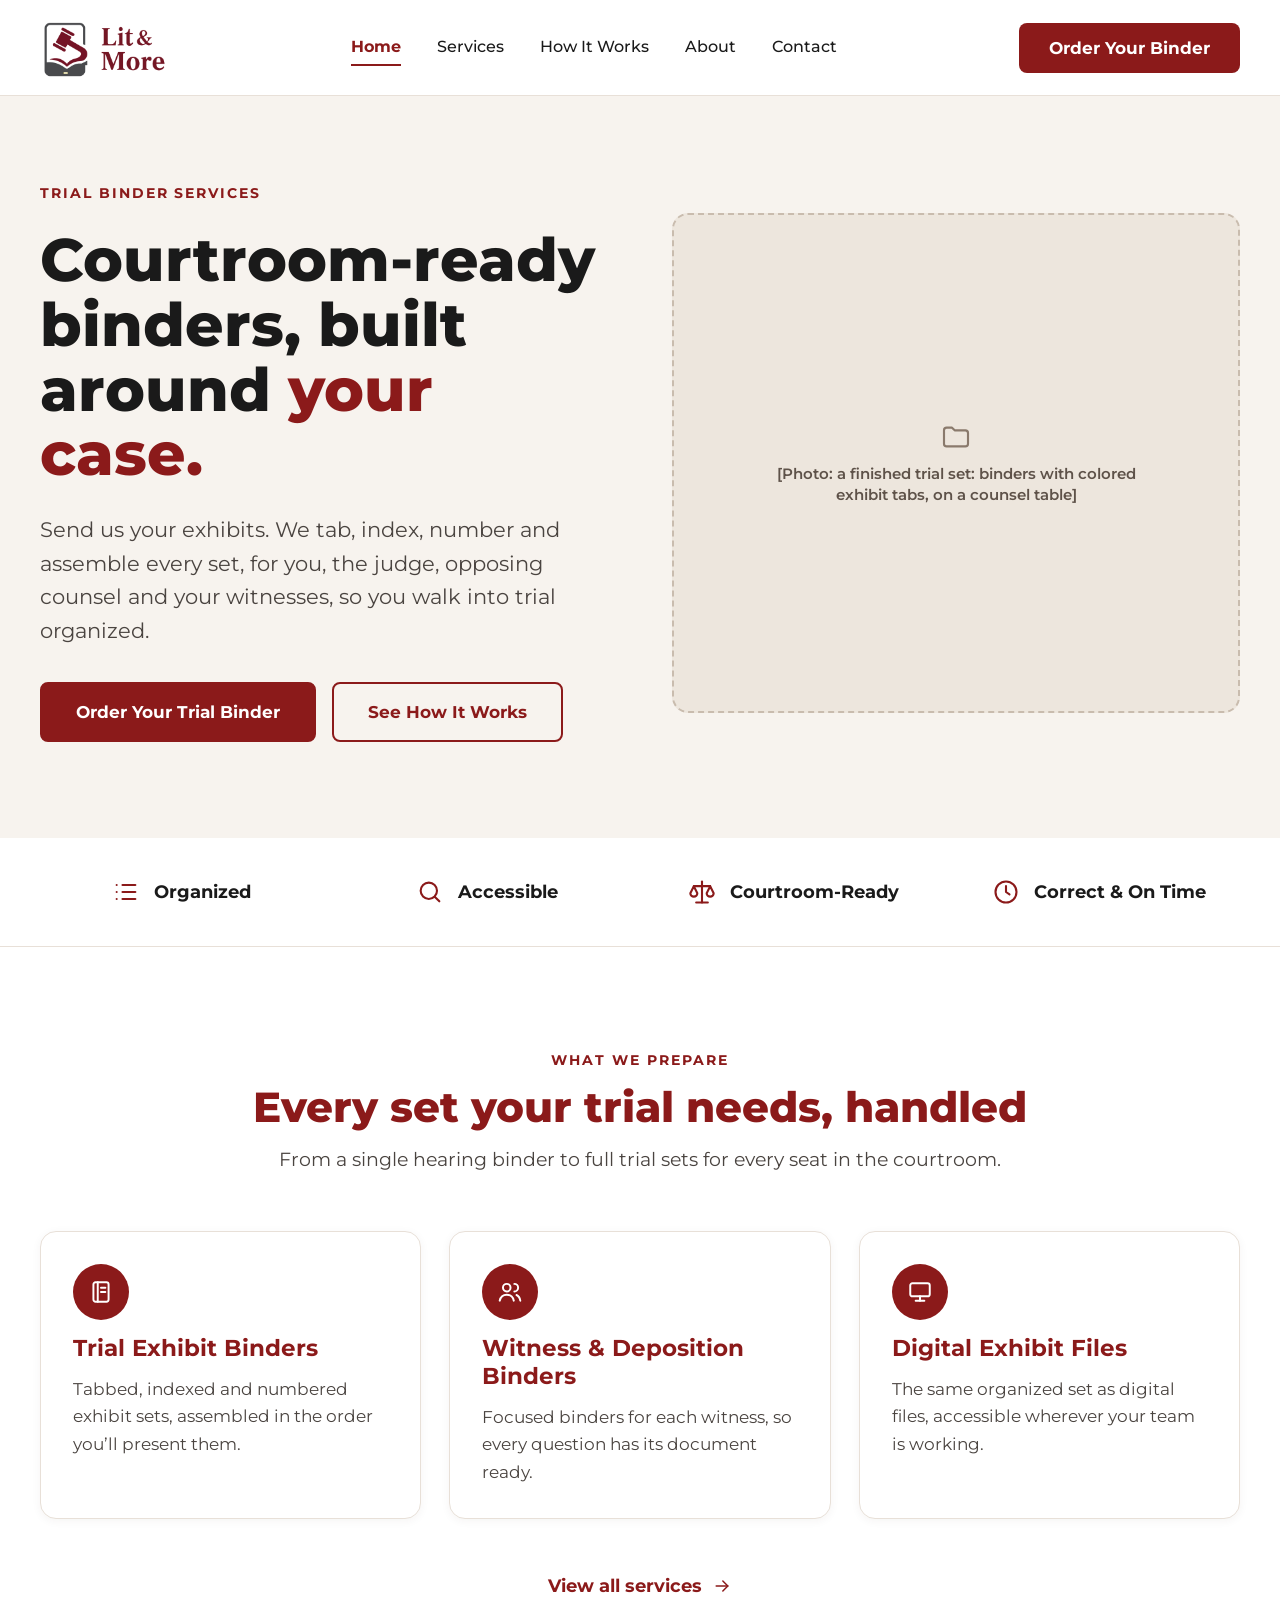
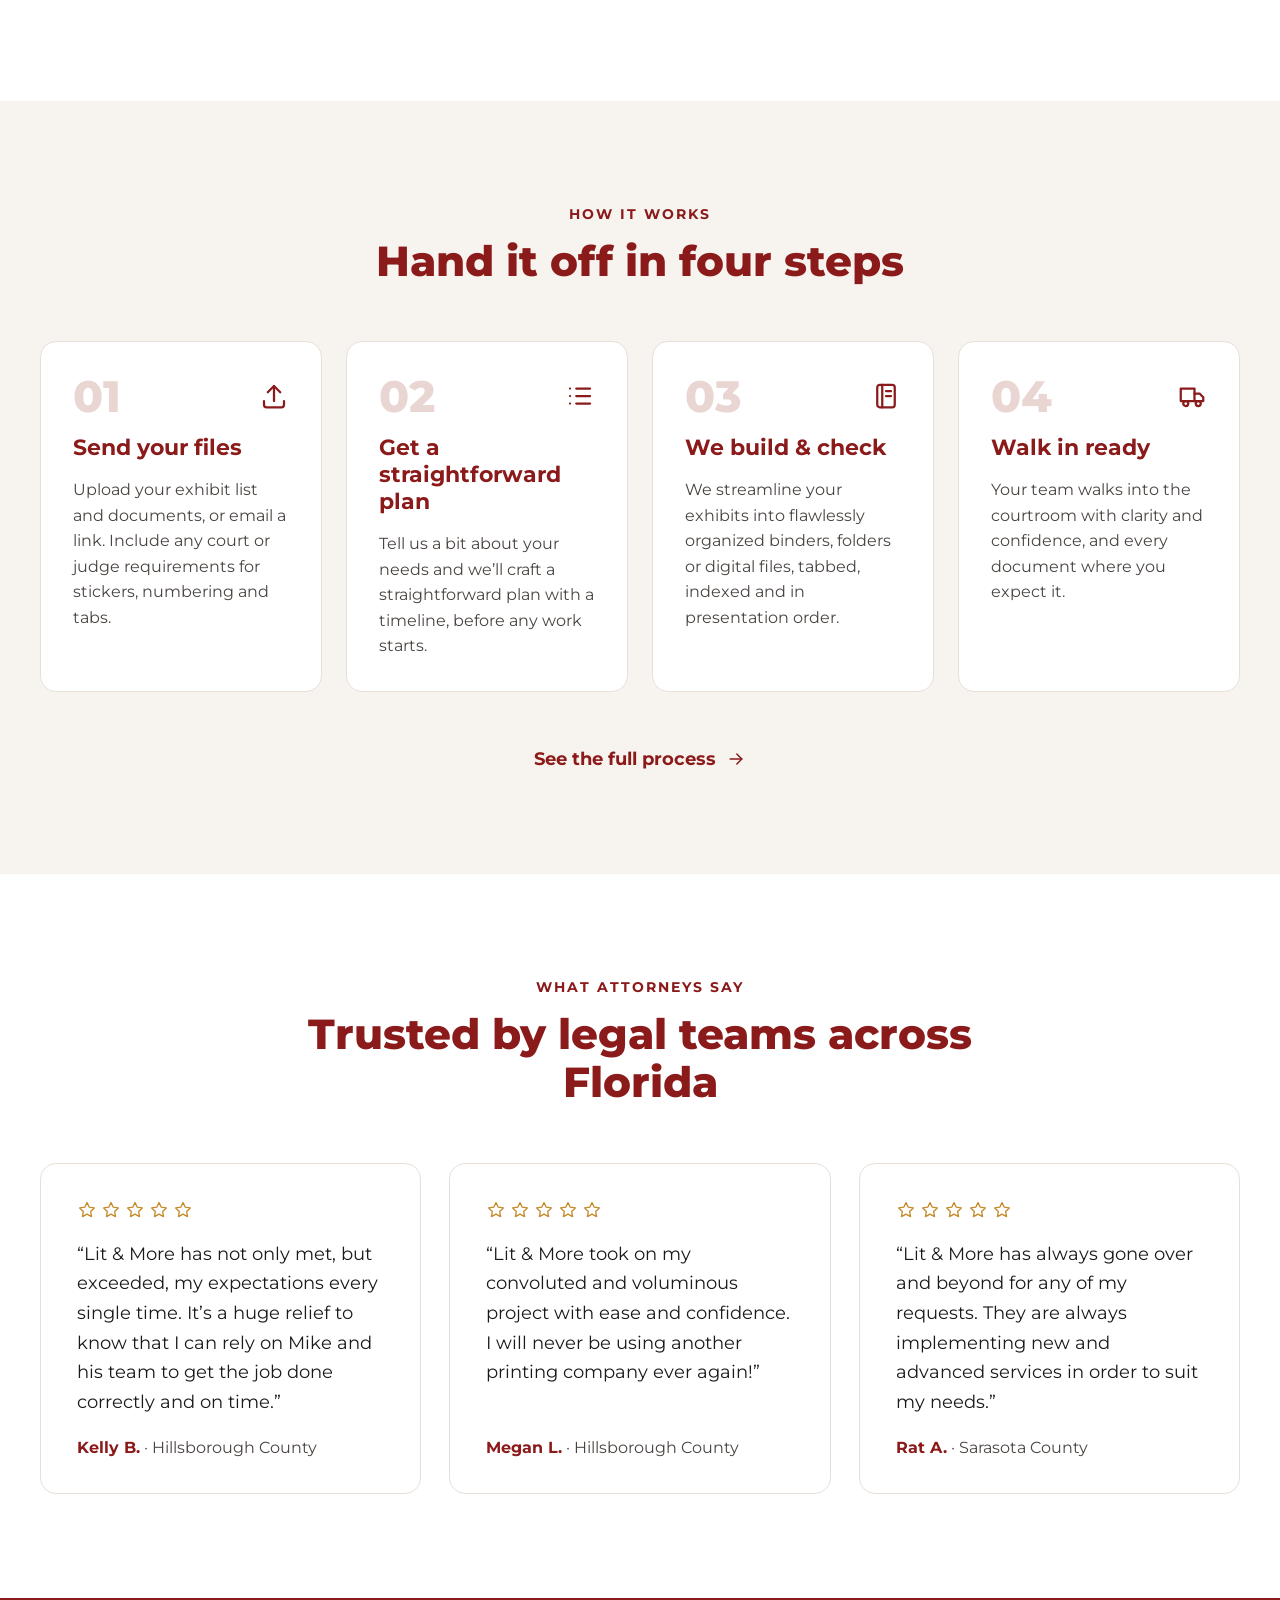
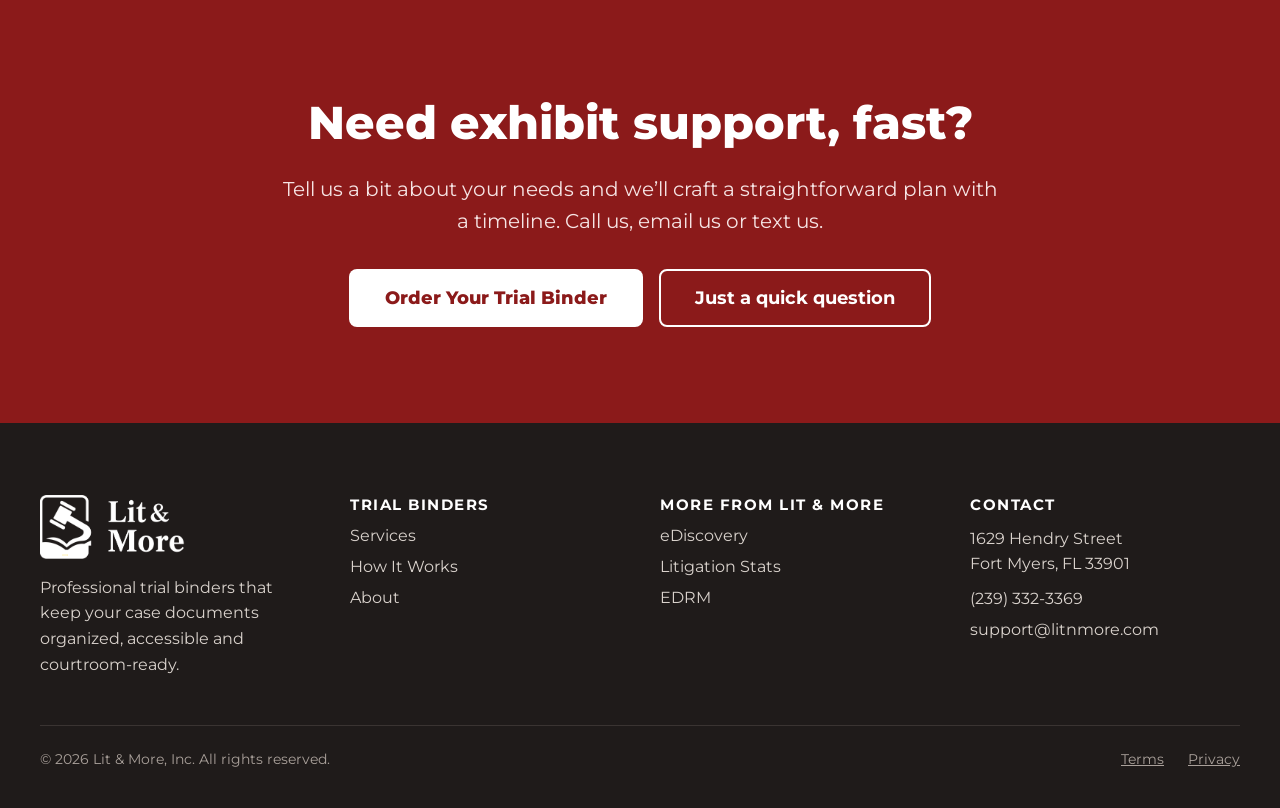
==== site/index.html @ cfc9cb1c "Trial Binder website: shared header/footer, logos and favicon Co-Authored-By: Claude Opus 5.5 (1M co" ====
<!doctype html>
<html lang="en">
<head>
<meta charset="utf-8">
<meta name="viewport" content="width=device-width, initial-scale=1">
<title>Home | Trial Binders | Lit &amp; More</title>
<link rel="preconnect" href="https://fonts.googleapis.com">
<link href="https://fonts.googleapis.com/css2?family=Montserrat:wght@400;500;600;700;800&amp;family=Libre+Baskerville:wght@700&amp;display=swap" rel="stylesheet">
<link rel="icon" type="image/png" href="images/favicon.png">
<link rel="apple-touch-icon" href="images/favicon.png">
<link rel="stylesheet" href="css/styles.css">
<script src="js/layout.js" defer></script>
</head>
<body>
<div class="page" style="width: 100%; min-height: 100vh; display: flex; flex-direction: column; background: #FFFFFF; font-family: Montserrat, sans-serif; color: #1A1A1A">
<div id="site-header"></div>
<section style="background: #F7F3EE; padding: 88px 40px 96px; display: grid; grid-template-columns: repeat(2, minmax(0, 1fr)); gap: 64px; align-items: center"><div style="display: flex; flex-direction: column; gap: 26px"><div style="font-size: 14px; font-weight: 700; letter-spacing: 0.14em; text-transform: uppercase; color: #8B1A1A">Trial Binder Services</div><h1 style="margin: 0; font-size: 60px; line-height: 1.08; font-weight: 800; color: #1A1A1A">Courtroom-ready binders, built around <span style="color: #8B1A1A">your case.</span></h1><p style="margin: 0; font-size: 21px; line-height: 1.6; color: #4A4440">Send us your exhibits. We tab, index, number and assemble every set, for you, the judge, opposing counsel and your witnesses, so you walk into trial organized.</p><div style="display: flex; gap: 16px; margin-top: 8px"><a href="contact.html" style="text-decoration: none; font-weight: 700; font-size: 17px; padding: 18px 34px; border-radius: 8px; background: #8B1A1A; color: #FFFFFF; border: 2px solid #8B1A1A">Order Your Trial Binder</a><a href="how-it-works.html" style="text-decoration: none; font-weight: 700; font-size: 17px; padding: 18px 34px; border-radius: 8px; background: transparent; color: #8B1A1A; border: 2px solid #8B1A1A">See How It Works</a></div></div><div style="height: 500px"><div style="width: 100%; height: 100%; box-sizing: border-box; border-radius: 16px; background: #EDE6DD; border: 2px dashed #C9BCAE; display: flex; flex-direction: column; align-items: center; justify-content: center; gap: 10px; padding: 24px; text-align: center"><svg width="32" height="32" viewBox="0 0 24 24" fill="none" stroke="#8A7A6C" stroke-width="1.6" stroke-linecap="round" stroke-linejoin="round" aria-hidden="true"><path d="M3 7a2 2 0 0 1 2-2h4l2 2h8a2 2 0 0 1 2 2v8a2 2 0 0 1-2 2H5a2 2 0 0 1-2-2z"></path></svg><div style="font-size: 15px; font-weight: 600; color: #5E5249; max-width: 360px; line-height: 1.4">[Photo: a finished trial set: binders with colored exhibit tabs, on a counsel table]</div></div></div></section><section style="background: #FFFFFF; padding: 40px 40px; border-bottom: 1px solid #E8E0D8"><div style="display: grid; grid-template-columns: repeat(4, minmax(0, 1fr)); gap: 24px"><div style="display: flex; align-items: center; justify-content: center; gap: 14px"><svg width="28" height="28" viewBox="0 0 24 24" fill="none" stroke="#8B1A1A" stroke-width="1.8" stroke-linecap="round" stroke-linejoin="round" aria-hidden="true"><path d="M9 6h11"></path><path d="M9 12h11"></path><path d="M9 18h11"></path><path d="M4 6h.01"></path><path d="M4 12h.01"></path><path d="M4 18h.01"></path></svg><span style="font-size: 18px; font-weight: 700; color: #1A1A1A">Organized</span></div><div style="display: flex; align-items: center; justify-content: center; gap: 14px"><svg width="28" height="28" viewBox="0 0 24 24" fill="none" stroke="#8B1A1A" stroke-width="1.8" stroke-linecap="round" stroke-linejoin="round" aria-hidden="true"><circle cx="11" cy="11" r="7"></circle><path d="M20 20l-4-4"></path></svg><span style="font-size: 18px; font-weight: 700; color: #1A1A1A">Accessible</span></div><div style="display: flex; align-items: center; justify-content: center; gap: 14px"><svg width="28" height="28" viewBox="0 0 24 24" fill="none" stroke="#8B1A1A" stroke-width="1.8" stroke-linecap="round" stroke-linejoin="round" aria-hidden="true"><path d="M12 3v18"></path><path d="M7 21h10"></path><path d="M5 7h14"></path><path d="M5 7l-3 6a3 3 0 0 0 6 0z"></path><path d="M19 7l-3 6a3 3 0 0 0 6 0z"></path></svg><span style="font-size: 18px; font-weight: 700; color: #1A1A1A">Courtroom-Ready</span></div><div style="display: flex; align-items: center; justify-content: center; gap: 14px"><svg width="28" height="28" viewBox="0 0 24 24" fill="none" stroke="#8B1A1A" stroke-width="1.8" stroke-linecap="round" stroke-linejoin="round" aria-hidden="true"><circle cx="12" cy="12" r="9"></circle><path d="M12 7v5l3 2"></path></svg><span style="font-size: 18px; font-weight: 700; color: #1A1A1A">Correct &amp; On Time</span></div></div></section><section style="padding: 104px 40px; display: flex; flex-direction: column; align-items: center; gap: 56px"><div style="display: flex; flex-direction: column; align-items: center; gap: 14px; text-align: center; max-width: 820px"><div style="font-size: 14px; font-weight: 700; letter-spacing: 0.14em; text-transform: uppercase; color: #8B1A1A">What we prepare</div><h2 style="margin: 0; font-size: 42px; line-height: 1.15; font-weight: 800; color: #8B1A1A">Every set your trial needs, handled</h2><p style="margin: 0; font-size: 19px; line-height: 1.6; color: #4A4440">From a single hearing binder to full trial sets for every seat in the courtroom.</p></div><div style="display: grid; grid-template-columns: repeat(3, minmax(0, 1fr)); gap: 28px; width: 100%"><div style="background: #FFFFFF; border: 1px solid #E8E0D8; border-radius: 16px; padding: 32px; display: flex; flex-direction: column; gap: 14px; box-shadow: 0 2px 10px rgba(60,30,20,0.05)"><div style="width: 56px; height: 56px; border-radius: 50%; background: #8B1A1A; display: flex; align-items: center; justify-content: center"><svg width="26" height="26" viewBox="0 0 24 24" fill="none" stroke="#FFFFFF" stroke-width="1.8" stroke-linecap="round" stroke-linejoin="round" aria-hidden="true"><rect x="5" y="3" width="14" height="18" rx="2"></rect><path d="M9 3v18"></path><path d="M12 8h4"></path><path d="M12 12h4"></path></svg></div><h3 style="margin: 0; font-size: 23px; font-weight: 700; color: #8B1A1A">Trial Exhibit Binders</h3><p style="margin: 0; font-size: 17px; line-height: 1.6; color: #4A4440">Tabbed, indexed and numbered exhibit sets, assembled in the order you’ll present them.</p></div><div style="background: #FFFFFF; border: 1px solid #E8E0D8; border-radius: 16px; padding: 32px; display: flex; flex-direction: column; gap: 14px; box-shadow: 0 2px 10px rgba(60,30,20,0.05)"><div style="width: 56px; height: 56px; border-radius: 50%; background: #8B1A1A; display: flex; align-items: center; justify-content: center"><svg width="26" height="26" viewBox="0 0 24 24" fill="none" stroke="#FFFFFF" stroke-width="1.8" stroke-linecap="round" stroke-linejoin="round" aria-hidden="true"><circle cx="9" cy="8" r="3.5"></circle><path d="M2.5 20c.8-3.5 3.4-5.5 6.5-5.5s5.7 2 6.5 5.5"></path><path d="M16 4.5a3.5 3.5 0 0 1 0 7"></path><path d="M18 14.8c1.8.7 3 2.5 3.5 5.2"></path></svg></div><h3 style="margin: 0; font-size: 23px; font-weight: 700; color: #8B1A1A">Witness &amp; Deposition Binders</h3><p style="margin: 0; font-size: 17px; line-height: 1.6; color: #4A4440">Focused binders for each witness, so every question has its document ready.</p></div><div style="background: #FFFFFF; border: 1px solid #E8E0D8; border-radius: 16px; padding: 32px; display: flex; flex-direction: column; gap: 14px; box-shadow: 0 2px 10px rgba(60,30,20,0.05)"><div style="width: 56px; height: 56px; border-radius: 50%; background: #8B1A1A; display: flex; align-items: center; justify-content: center"><svg width="26" height="26" viewBox="0 0 24 24" fill="none" stroke="#FFFFFF" stroke-width="1.8" stroke-linecap="round" stroke-linejoin="round" aria-hidden="true"><rect x="3" y="4" width="18" height="12" rx="2"></rect><path d="M8 20h8"></path><path d="M12 16v4"></path></svg></div><h3 style="margin: 0; font-size: 23px; font-weight: 700; color: #8B1A1A">Digital Exhibit Files</h3><p style="margin: 0; font-size: 17px; line-height: 1.6; color: #4A4440">The same organized set as digital files, accessible wherever your team is working.</p></div></div><a href="services.html" style="display: flex; align-items: center; gap: 10px; font-size: 18px; font-weight: 700; color: #8B1A1A; text-decoration: none">View all services <svg width="20" height="20" viewBox="0 0 24 24" fill="none" stroke="#8B1A1A" stroke-width="1.8" stroke-linecap="round" stroke-linejoin="round" aria-hidden="true"><path d="M5 12h14"></path><path d="M13 6l6 6-6 6"></path></svg></a></section><section style="background: #F7F3EE; padding: 104px 40px; display: flex; flex-direction: column; align-items: center; gap: 56px"><div style="display: flex; flex-direction: column; align-items: center; gap: 14px; text-align: center; max-width: 820px"><div style="font-size: 14px; font-weight: 700; letter-spacing: 0.14em; text-transform: uppercase; color: #8B1A1A">How it works</div><h2 style="margin: 0; font-size: 42px; line-height: 1.15; font-weight: 800; color: #8B1A1A">Hand it off in four steps</h2></div><div style="display: grid; grid-template-columns: repeat(4, minmax(0, 1fr)); gap: 24px; width: 100%"><div style="display: flex; flex-direction: column; gap: 16px; padding: 32px; background: #FFFFFF; border: 1px solid #E8E0D8; border-radius: 16px"><div style="display: flex; align-items: center; justify-content: space-between"><div style="font-size: 44px; font-weight: 800; color: #E9D6D2; line-height: 1">01</div><svg width="30" height="30" viewBox="0 0 24 24" fill="none" stroke="#8B1A1A" stroke-width="1.8" stroke-linecap="round" stroke-linejoin="round" aria-hidden="true"><path d="M12 16V4"></path><path d="M7 9l5-5 5 5"></path><path d="M4 16v3a2 2 0 0 0 2 2h12a2 2 0 0 0 2-2v-3"></path></svg></div><h3 style="margin: 0; font-size: 22px; font-weight: 700; color: #8B1A1A">Send your files</h3><p style="margin: 0; font-size: 16px; line-height: 1.6; color: #4A4440">Upload your exhibit list and documents, or email a link. Include any court or judge requirements for stickers, numbering and tabs.</p></div><div style="display: flex; flex-direction: column; gap: 16px; padding: 32px; background: #FFFFFF; border: 1px solid #E8E0D8; border-radius: 16px"><div style="display: flex; align-items: center; justify-content: space-between"><div style="font-size: 44px; font-weight: 800; color: #E9D6D2; line-height: 1">02</div><svg width="30" height="30" viewBox="0 0 24 24" fill="none" stroke="#8B1A1A" stroke-width="1.8" stroke-linecap="round" stroke-linejoin="round" aria-hidden="true"><path d="M9 6h11"></path><path d="M9 12h11"></path><path d="M9 18h11"></path><path d="M4 6h.01"></path><path d="M4 12h.01"></path><path d="M4 18h.01"></path></svg></div><h3 style="margin: 0; font-size: 22px; font-weight: 700; color: #8B1A1A">Get a straightforward plan</h3><p style="margin: 0; font-size: 16px; line-height: 1.6; color: #4A4440">Tell us a bit about your needs and we’ll craft a straightforward plan with a timeline, before any work starts.</p></div><div style="display: flex; flex-direction: column; gap: 16px; padding: 32px; background: #FFFFFF; border: 1px solid #E8E0D8; border-radius: 16px"><div style="display: flex; align-items: center; justify-content: space-between"><div style="font-size: 44px; font-weight: 800; color: #E9D6D2; line-height: 1">03</div><svg width="30" height="30" viewBox="0 0 24 24" fill="none" stroke="#8B1A1A" stroke-width="1.8" stroke-linecap="round" stroke-linejoin="round" aria-hidden="true"><rect x="5" y="3" width="14" height="18" rx="2"></rect><path d="M9 3v18"></path><path d="M12 8h4"></path><path d="M12 12h4"></path></svg></div><h3 style="margin: 0; font-size: 22px; font-weight: 700; color: #8B1A1A">We build &amp; check</h3><p style="margin: 0; font-size: 16px; line-height: 1.6; color: #4A4440">We streamline your exhibits into flawlessly organized binders, folders or digital files, tabbed, indexed and in presentation order.</p></div><div style="display: flex; flex-direction: column; gap: 16px; padding: 32px; background: #FFFFFF; border: 1px solid #E8E0D8; border-radius: 16px"><div style="display: flex; align-items: center; justify-content: space-between"><div style="font-size: 44px; font-weight: 800; color: #E9D6D2; line-height: 1">04</div><svg width="30" height="30" viewBox="0 0 24 24" fill="none" stroke="#8B1A1A" stroke-width="1.8" stroke-linecap="round" stroke-linejoin="round" aria-hidden="true"><path d="M3 6h11v10H3z"></path><path d="M14 10h4l3 3v3h-7"></path><circle cx="7" cy="18" r="2"></circle><circle cx="17" cy="18" r="2"></circle></svg></div><h3 style="margin: 0; font-size: 22px; font-weight: 700; color: #8B1A1A">Walk in ready</h3><p style="margin: 0; font-size: 16px; line-height: 1.6; color: #4A4440">Your team walks into the courtroom with clarity and confidence, and every document where you expect it.</p></div></div><a href="how-it-works.html" style="display: flex; align-items: center; gap: 10px; font-size: 18px; font-weight: 700; color: #8B1A1A; text-decoration: none">See the full process <svg width="20" height="20" viewBox="0 0 24 24" fill="none" stroke="#8B1A1A" stroke-width="1.8" stroke-linecap="round" stroke-linejoin="round" aria-hidden="true"><path d="M5 12h14"></path><path d="M13 6l6 6-6 6"></path></svg></a></section><section style="background: #FFFFFF; padding: 104px 40px; display: flex; flex-direction: column; align-items: center; gap: 56px"><div style="display: flex; flex-direction: column; align-items: center; gap: 14px; text-align: center; max-width: 820px"><div style="font-size: 14px; font-weight: 700; letter-spacing: 0.14em; text-transform: uppercase; color: #8B1A1A">What attorneys say</div><h2 style="margin: 0; font-size: 42px; line-height: 1.15; font-weight: 800; color: #8B1A1A">Trusted by legal teams across Florida</h2></div><div style="display: grid; grid-template-columns: repeat(3, minmax(0, 1fr)); gap: 28px; width: 100%"><figure style="margin: 0; background: #FFFFFF; border: 1px solid #E8E0D8; border-radius: 16px; padding: 36px; display: flex; flex-direction: column; gap: 20px"><div style="display: flex; gap: 4px" aria-label="5 out of 5 stars"><svg width="20" height="20" viewBox="0 0 24 24" fill="none" stroke="#C58B2A" stroke-width="1.6" stroke-linecap="round" stroke-linejoin="round" aria-hidden="true"><path d="M12 3l2.7 5.6 6.1.9-4.4 4.3 1 6.1L12 17l-5.4 2.9 1-6.1-4.4-4.3 6.1-.9z"></path></svg><svg width="20" height="20" viewBox="0 0 24 24" fill="none" stroke="#C58B2A" stroke-width="1.6" stroke-linecap="round" stroke-linejoin="round" aria-hidden="true"><path d="M12 3l2.7 5.6 6.1.9-4.4 4.3 1 6.1L12 17l-5.4 2.9 1-6.1-4.4-4.3 6.1-.9z"></path></svg><svg width="20" height="20" viewBox="0 0 24 24" fill="none" stroke="#C58B2A" stroke-width="1.6" stroke-linecap="round" stroke-linejoin="round" aria-hidden="true"><path d="M12 3l2.7 5.6 6.1.9-4.4 4.3 1 6.1L12 17l-5.4 2.9 1-6.1-4.4-4.3 6.1-.9z"></path></svg><svg width="20" height="20" viewBox="0 0 24 24" fill="none" stroke="#C58B2A" stroke-width="1.6" stroke-linecap="round" stroke-linejoin="round" aria-hidden="true"><path d="M12 3l2.7 5.6 6.1.9-4.4 4.3 1 6.1L12 17l-5.4 2.9 1-6.1-4.4-4.3 6.1-.9z"></path></svg><svg width="20" height="20" viewBox="0 0 24 24" fill="none" stroke="#C58B2A" stroke-width="1.6" stroke-linecap="round" stroke-linejoin="round" aria-hidden="true"><path d="M12 3l2.7 5.6 6.1.9-4.4 4.3 1 6.1L12 17l-5.4 2.9 1-6.1-4.4-4.3 6.1-.9z"></path></svg></div><blockquote style="margin: 0; font-size: 18px; line-height: 1.65; color: #1A1A1A">“Lit &amp; More has not only met, but exceeded, my expectations every single time. It’s a huge relief to know that I can rely on Mike and his team to get the job done correctly and on time.”</blockquote><figcaption style="margin-top: auto; font-size: 16px; color: #4A4440"><span style="font-weight: 700; color: #8B1A1A">Kelly B.</span> · Hillsborough County</figcaption></figure><figure style="margin: 0; background: #FFFFFF; border: 1px solid #E8E0D8; border-radius: 16px; padding: 36px; display: flex; flex-direction: column; gap: 20px"><div style="display: flex; gap: 4px" aria-label="5 out of 5 stars"><svg width="20" height="20" viewBox="0 0 24 24" fill="none" stroke="#C58B2A" stroke-width="1.6" stroke-linecap="round" stroke-linejoin="round" aria-hidden="true"><path d="M12 3l2.7 5.6 6.1.9-4.4 4.3 1 6.1L12 17l-5.4 2.9 1-6.1-4.4-4.3 6.1-.9z"></path></svg><svg width="20" height="20" viewBox="0 0 24 24" fill="none" stroke="#C58B2A" stroke-width="1.6" stroke-linecap="round" stroke-linejoin="round" aria-hidden="true"><path d="M12 3l2.7 5.6 6.1.9-4.4 4.3 1 6.1L12 17l-5.4 2.9 1-6.1-4.4-4.3 6.1-.9z"></path></svg><svg width="20" height="20" viewBox="0 0 24 24" fill="none" stroke="#C58B2A" stroke-width="1.6" stroke-linecap="round" stroke-linejoin="round" aria-hidden="true"><path d="M12 3l2.7 5.6 6.1.9-4.4 4.3 1 6.1L12 17l-5.4 2.9 1-6.1-4.4-4.3 6.1-.9z"></path></svg><svg width="20" height="20" viewBox="0 0 24 24" fill="none" stroke="#C58B2A" stroke-width="1.6" stroke-linecap="round" stroke-linejoin="round" aria-hidden="true"><path d="M12 3l2.7 5.6 6.1.9-4.4 4.3 1 6.1L12 17l-5.4 2.9 1-6.1-4.4-4.3 6.1-.9z"></path></svg><svg width="20" height="20" viewBox="0 0 24 24" fill="none" stroke="#C58B2A" stroke-width="1.6" stroke-linecap="round" stroke-linejoin="round" aria-hidden="true"><path d="M12 3l2.7 5.6 6.1.9-4.4 4.3 1 6.1L12 17l-5.4 2.9 1-6.1-4.4-4.3 6.1-.9z"></path></svg></div><blockquote style="margin: 0; font-size: 18px; line-height: 1.65; color: #1A1A1A">“Lit &amp; More took on my convoluted and voluminous project with ease and confidence. I will never be using another printing company ever again!”</blockquote><figcaption style="margin-top: auto; font-size: 16px; color: #4A4440"><span style="font-weight: 700; color: #8B1A1A">Megan L.</span> · Hillsborough County</figcaption></figure><figure style="margin: 0; background: #FFFFFF; border: 1px solid #E8E0D8; border-radius: 16px; padding: 36px; display: flex; flex-direction: column; gap: 20px"><div style="display: flex; gap: 4px" aria-label="5 out of 5 stars"><svg width="20" height="20" viewBox="0 0 24 24" fill="none" stroke="#C58B2A" stroke-width="1.6" stroke-linecap="round" stroke-linejoin="round" aria-hidden="true"><path d="M12 3l2.7 5.6 6.1.9-4.4 4.3 1 6.1L12 17l-5.4 2.9 1-6.1-4.4-4.3 6.1-.9z"></path></svg><svg width="20" height="20" viewBox="0 0 24 24" fill="none" stroke="#C58B2A" stroke-width="1.6" stroke-linecap="round" stroke-linejoin="round" aria-hidden="true"><path d="M12 3l2.7 5.6 6.1.9-4.4 4.3 1 6.1L12 17l-5.4 2.9 1-6.1-4.4-4.3 6.1-.9z"></path></svg><svg width="20" height="20" viewBox="0 0 24 24" fill="none" stroke="#C58B2A" stroke-width="1.6" stroke-linecap="round" stroke-linejoin="round" aria-hidden="true"><path d="M12 3l2.7 5.6 6.1.9-4.4 4.3 1 6.1L12 17l-5.4 2.9 1-6.1-4.4-4.3 6.1-.9z"></path></svg><svg width="20" height="20" viewBox="0 0 24 24" fill="none" stroke="#C58B2A" stroke-width="1.6" stroke-linecap="round" stroke-linejoin="round" aria-hidden="true"><path d="M12 3l2.7 5.6 6.1.9-4.4 4.3 1 6.1L12 17l-5.4 2.9 1-6.1-4.4-4.3 6.1-.9z"></path></svg><svg width="20" height="20" viewBox="0 0 24 24" fill="none" stroke="#C58B2A" stroke-width="1.6" stroke-linecap="round" stroke-linejoin="round" aria-hidden="true"><path d="M12 3l2.7 5.6 6.1.9-4.4 4.3 1 6.1L12 17l-5.4 2.9 1-6.1-4.4-4.3 6.1-.9z"></path></svg></div><blockquote style="margin: 0; font-size: 18px; line-height: 1.65; color: #1A1A1A">“Lit &amp; More has always gone over and beyond for any of my requests. They are always implementing new and advanced services in order to suit my needs.”</blockquote><figcaption style="margin-top: auto; font-size: 16px; color: #4A4440"><span style="font-weight: 700; color: #8B1A1A">Rat A.</span> · Sarasota County</figcaption></figure></div></section><section style="background: #8B1A1A; padding: 96px 40px; display: flex; flex-direction: column; align-items: center; gap: 22px; text-align: center"><h2 style="margin: 0; font-size: 46px; font-weight: 800; color: #FFFFFF">Need exhibit support, fast?</h2><p style="margin: 0; font-size: 20px; line-height: 1.6; color: #F6E4E4; max-width: 720px">Tell us a bit about your needs and we’ll craft a straightforward plan with a timeline. Call us, email us or text us.</p><div style="display: flex; gap: 16px; margin-top: 10px"><a href="contact.html" style="text-decoration: none; background: #FFFFFF; color: #8B1A1A; font-weight: 800; font-size: 18px; padding: 18px 36px; border-radius: 8px">Order Your Trial Binder</a><a href="contact.html" style="text-decoration: none; background: transparent; color: #FFFFFF; font-weight: 700; font-size: 18px; padding: 16px 34px; border-radius: 8px; border: 2px solid #FFFFFF">Just a quick question</a></div></section>
<div id="site-footer"></div>
</div>
</body>
</html>
---- site/css/styles.css ----
/* Shared styles for every Trial Binder page */
body{margin:0;font-family:Montserrat,sans-serif;background:#FFFFFF;color:#1A1A1A}
a{color:#8B1A1A}a:hover{color:#6E1414}

/* Header (rendered by js/layout.js) */
.site-header{height:96px;box-sizing:border-box;padding:0 40px;display:flex;align-items:center;justify-content:space-between;background:#FFFFFF;border-bottom:1px solid #E8E0D8}
.site-logo{display:flex;align-items:center;text-decoration:none}
.site-logo img{display:block;height:80px;width:auto}
.site-nav{display:flex;gap:36px}
.site-nav a{text-decoration:none;font-size:16px;padding:8px 0;color:#1A1A1A;font-weight:500;border-bottom:2px solid transparent}
.site-nav a:hover{color:#8B1A1A}
.site-nav a[aria-current="page"]{color:#8B1A1A;font-weight:700;border-bottom-color:#8B1A1A}
.site-header-cta{text-decoration:none;background:#8B1A1A;color:#FFFFFF;font-weight:700;font-size:17px;padding:15px 30px;border-radius:8px}
.site-header-cta:hover{background:#6E1414;color:#FFFFFF}

/* Footer (rendered by js/layout.js) */
.site-footer{margin-top:auto;background:#1F1B1A;padding:72px 40px 40px;display:flex;flex-direction:column;gap:48px}
.site-footer-grid{display:grid;grid-template-columns:repeat(4,minmax(0,1fr));gap:40px}
.site-footer-col{display:flex;flex-direction:column;gap:12px}
.site-footer-col:first-child{gap:16px}
.site-footer-brand{display:block;align-self:flex-start}
.site-footer-brand img{display:block;height:64px;width:auto}
.site-footer-heading{font-size:15px;font-weight:700;letter-spacing:0.1em;text-transform:uppercase;color:#FFFFFF}
.site-footer p,.site-footer address{margin:0;font-style:normal;font-size:16px;line-height:1.6;color:#D9D2CC}
.site-footer-col a{text-decoration:none;color:#D9D2CC;font-size:16px}
.site-footer-col a:hover{color:#FFFFFF}
.site-footer-bottom{border-top:1px solid #3A3432;padding-top:24px;display:flex;justify-content:space-between;gap:16px;font-size:14px;color:#A9A09A}
.site-footer-bottom span{display:flex;gap:24px}
.site-footer-bottom a{color:#A9A09A}

@media (max-width: 1100px){
 .page header{flex-wrap:wrap;height:auto!important;padding:16px 20px!important;gap:12px}
 .page nav{flex-wrap:wrap;gap:16px!important}
 .page section,.page footer{padding-left:20px!important;padding-right:20px!important;padding-top:56px!important;padding-bottom:56px!important}
 .page [style*="grid-template-columns"],.site-footer-grid{grid-template-columns:1fr!important}
 .page [style*="grid-column: span"]{grid-column:auto!important}
 .page h1{font-size:38px!important}.page h2{font-size:30px!important}
 .page [style*="justify-content: space-between"],.site-footer-bottom{flex-wrap:wrap}
}
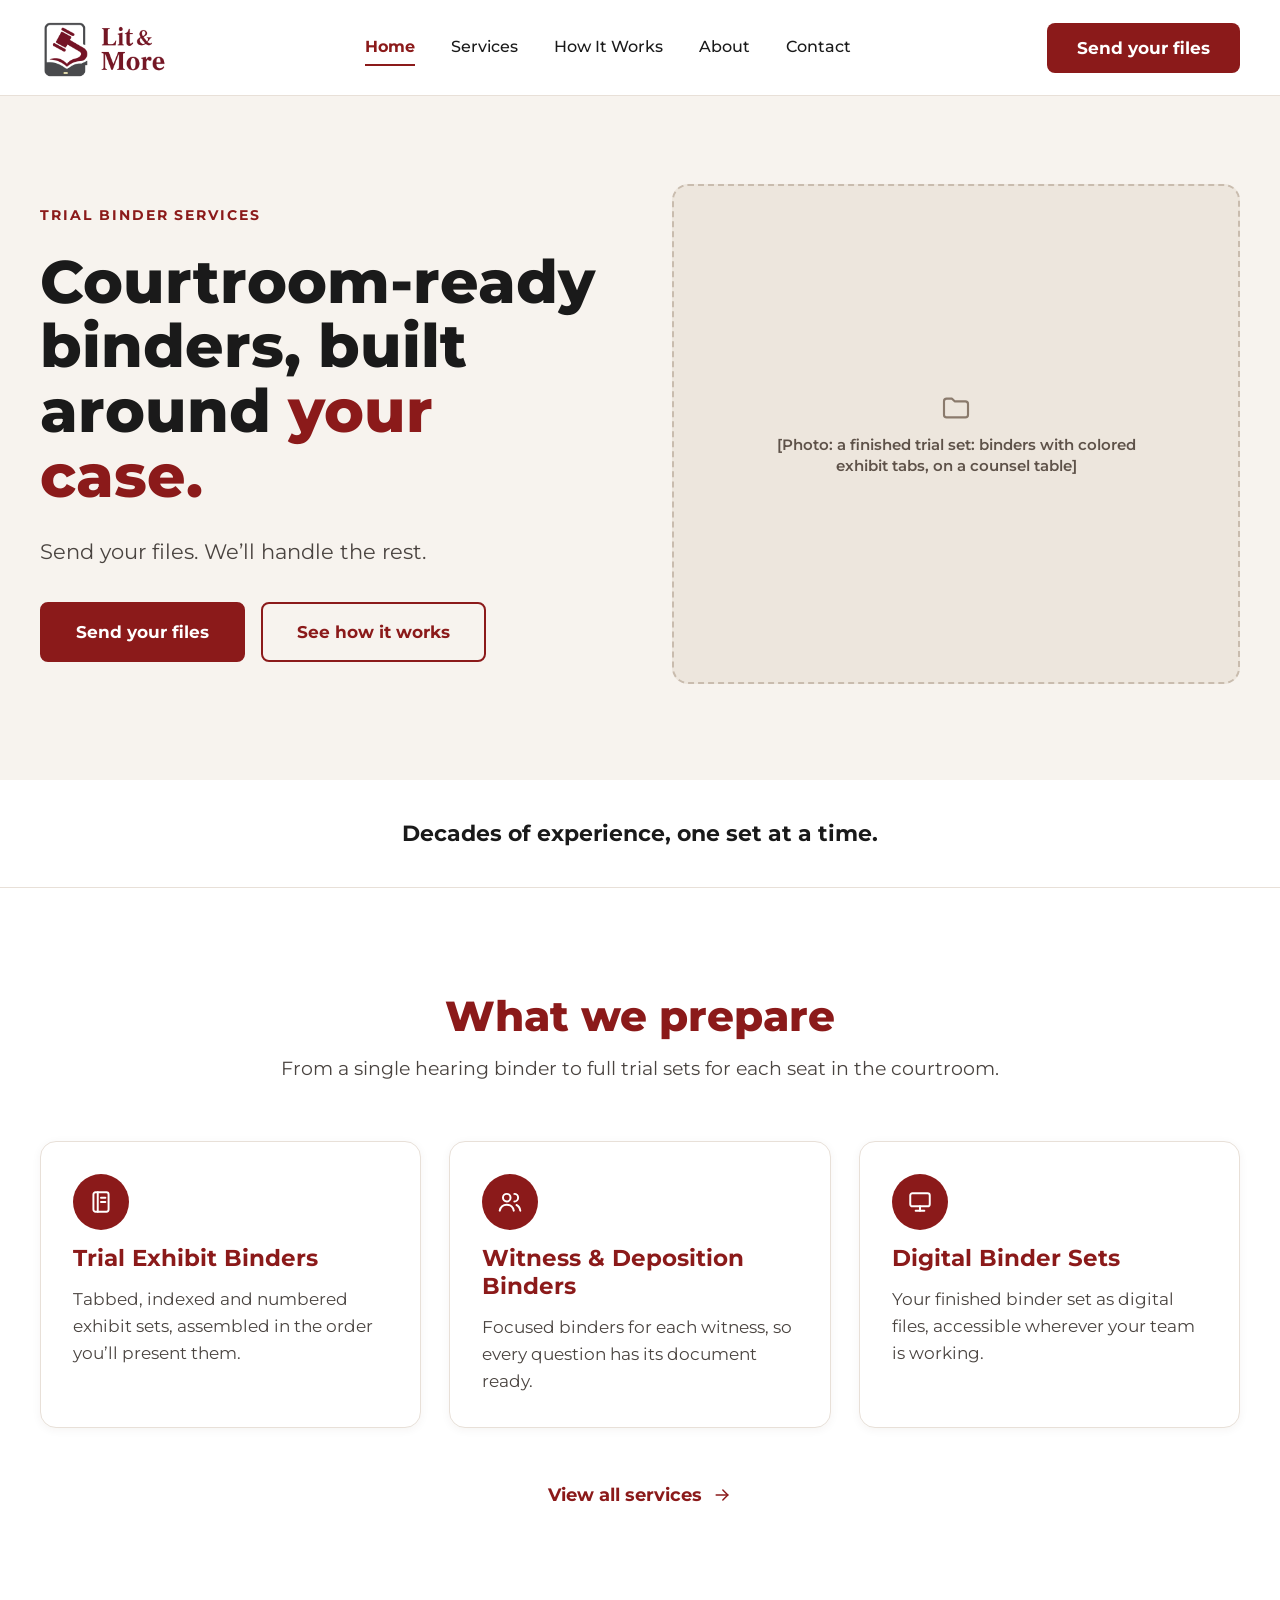
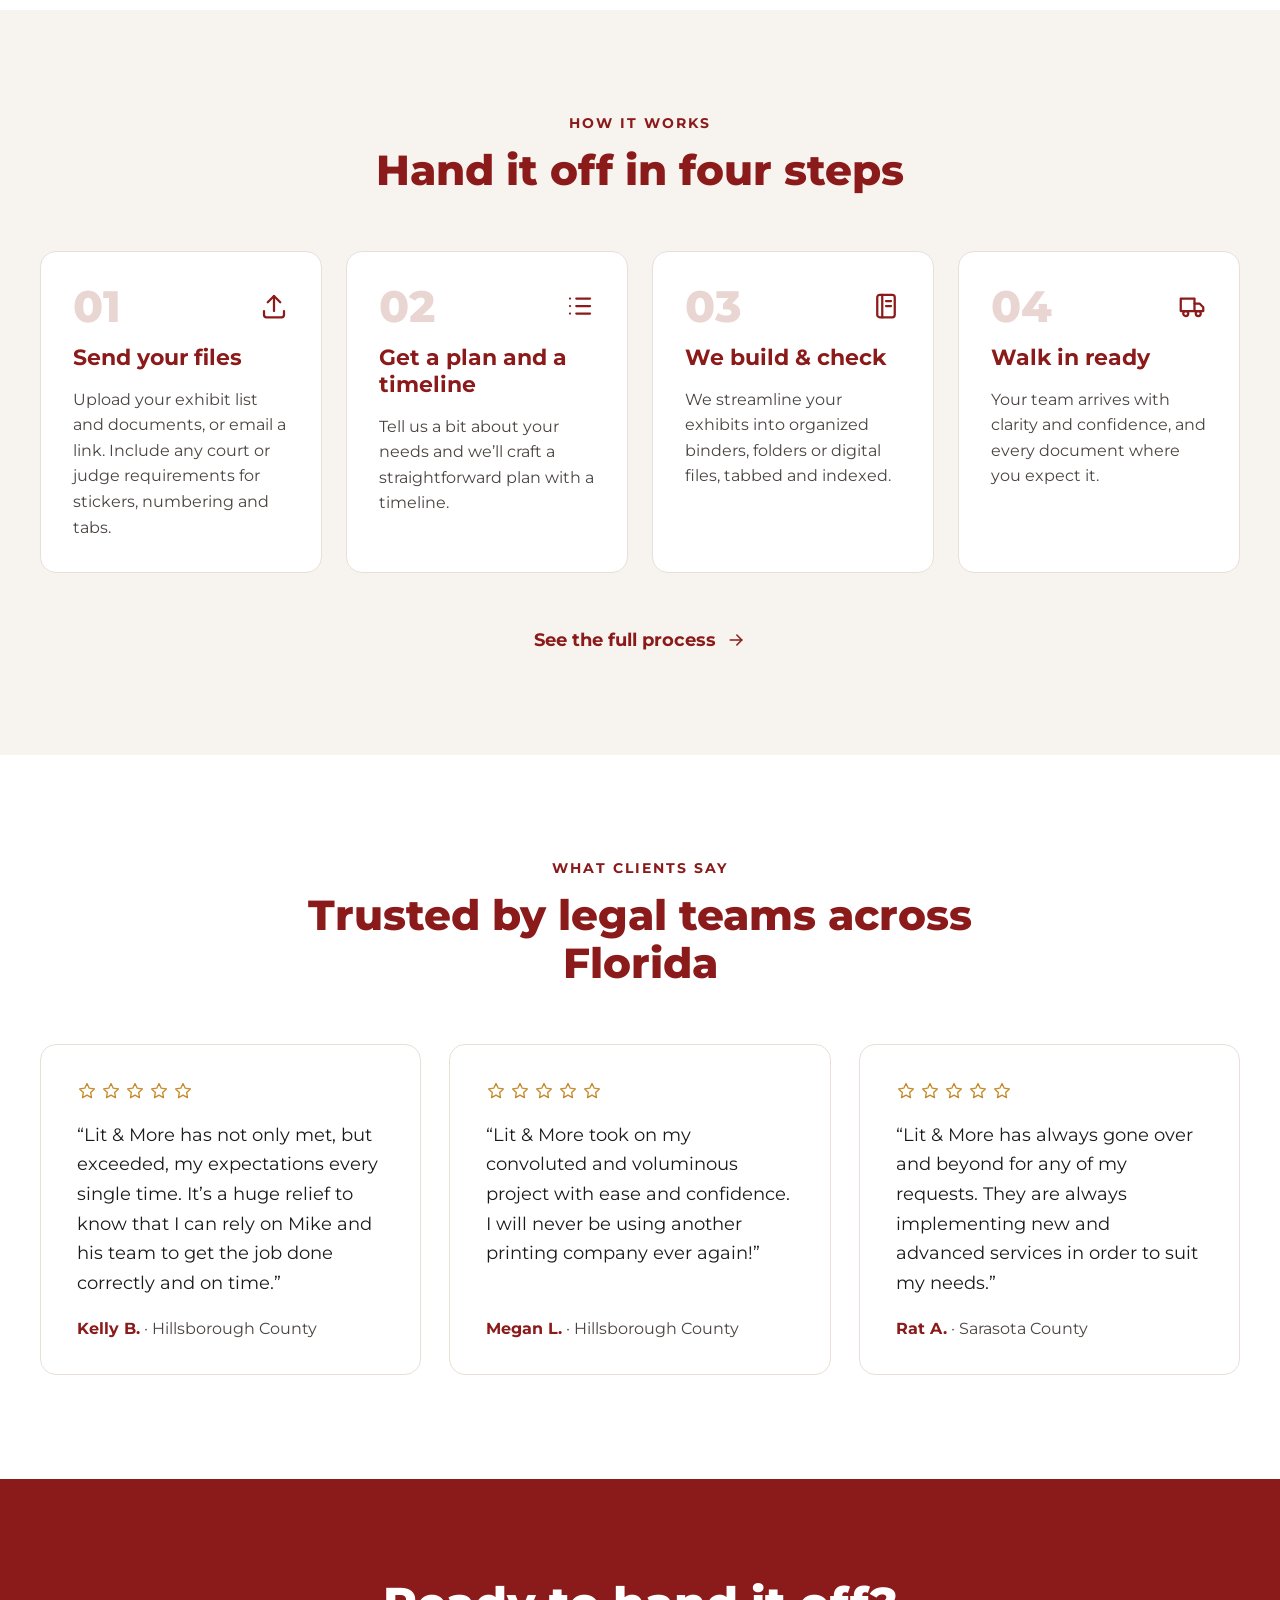
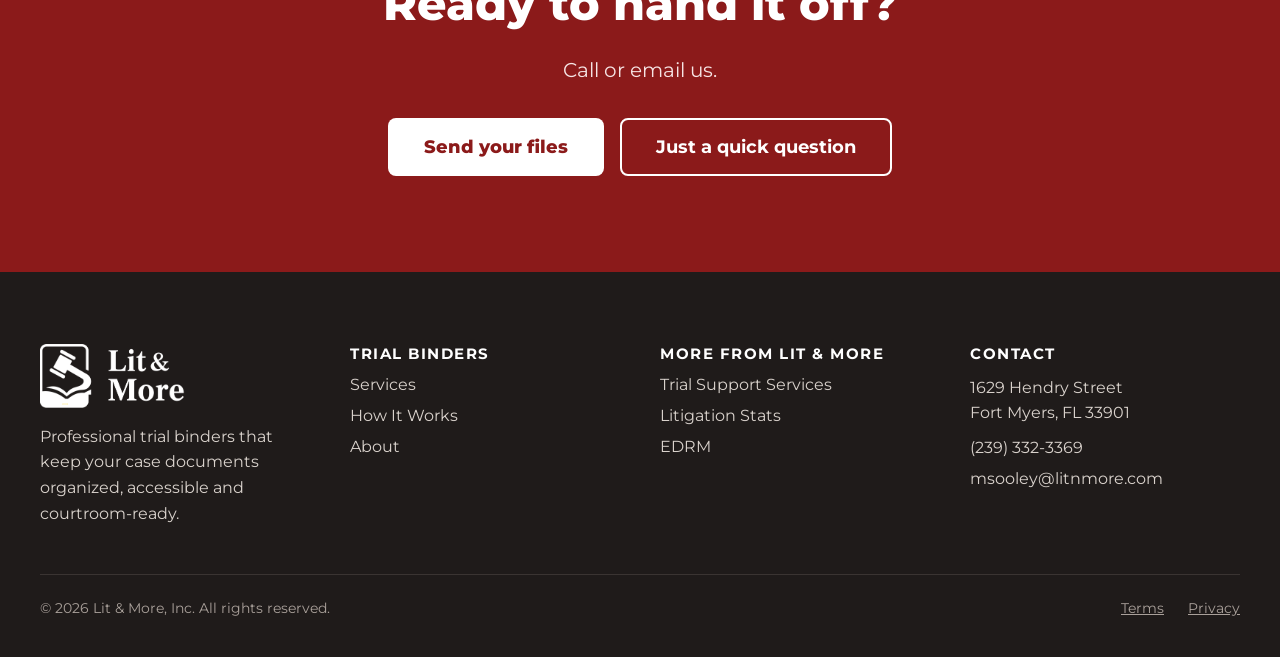
==== commit d38442d6: "Apply approved copy, update support email, link FAQ contacts Word-for-word copy from the approved 20" ====
--- a/site/index.html
+++ b/site/index.html
@@ -3,6 +3,7 @@
 <head>
 <meta charset="utf-8">
 <meta name="viewport" content="width=device-width, initial-scale=1">
+<meta name="description" content="Lit &amp; More builds trial exhibit binders, witness binders and digital binder sets to your specifications. Send your files. We’ll handle the rest.">
 <title>Home | Trial Binders | Lit &amp; More</title>
 <link rel="preconnect" href="https://fonts.googleapis.com">
 <link href="https://fonts.googleapis.com/css2?family=Montserrat:wght@400;500;600;700;800&amp;family=Libre+Baskerville:wght@700&amp;display=swap" rel="stylesheet">
@@ -14,7 +15,7 @@
 <body>
 <div class="page" style="width: 100%; min-height: 100vh; display: flex; flex-direction: column; background: #FFFFFF; font-family: Montserrat, sans-serif; color: #1A1A1A">
 <div id="site-header"></div>
-<section style="background: #F7F3EE; padding: 88px 40px 96px; display: grid; grid-template-columns: repeat(2, minmax(0, 1fr)); gap: 64px; align-items: center"><div style="display: flex; flex-direction: column; gap: 26px"><div style="font-size: 14px; font-weight: 700; letter-spacing: 0.14em; text-transform: uppercase; color: #8B1A1A">Trial Binder Services</div><h1 style="margin: 0; font-size: 60px; line-height: 1.08; font-weight: 800; color: #1A1A1A">Courtroom-ready binders, built around <span style="color: #8B1A1A">your case.</span></h1><p style="margin: 0; font-size: 21px; line-height: 1.6; color: #4A4440">Send us your exhibits. We tab, index, number and assemble every set, for you, the judge, opposing counsel and your witnesses, so you walk into trial organized.</p><div style="display: flex; gap: 16px; margin-top: 8px"><a href="contact.html" style="text-decoration: none; font-weight: 700; font-size: 17px; padding: 18px 34px; border-radius: 8px; background: #8B1A1A; color: #FFFFFF; border: 2px solid #8B1A1A">Order Your Trial Binder</a><a href="how-it-works.html" style="text-decoration: none; font-weight: 700; font-size: 17px; padding: 18px 34px; border-radius: 8px; background: transparent; color: #8B1A1A; border: 2px solid #8B1A1A">See How It Works</a></div></div><div style="height: 500px"><div style="width: 100%; height: 100%; box-sizing: border-box; border-radius: 16px; background: #EDE6DD; border: 2px dashed #C9BCAE; display: flex; flex-direction: column; align-items: center; justify-content: center; gap: 10px; padding: 24px; text-align: center"><svg width="32" height="32" viewBox="0 0 24 24" fill="none" stroke="#8A7A6C" stroke-width="1.6" stroke-linecap="round" stroke-linejoin="round" aria-hidden="true"><path d="M3 7a2 2 0 0 1 2-2h4l2 2h8a2 2 0 0 1 2 2v8a2 2 0 0 1-2 2H5a2 2 0 0 1-2-2z"></path></svg><div style="font-size: 15px; font-weight: 600; color: #5E5249; max-width: 360px; line-height: 1.4">[Photo: a finished trial set: binders with colored exhibit tabs, on a counsel table]</div></div></div></section><section style="background: #FFFFFF; padding: 40px 40px; border-bottom: 1px solid #E8E0D8"><div style="display: grid; grid-template-columns: repeat(4, minmax(0, 1fr)); gap: 24px"><div style="display: flex; align-items: center; justify-content: center; gap: 14px"><svg width="28" height="28" viewBox="0 0 24 24" fill="none" stroke="#8B1A1A" stroke-width="1.8" stroke-linecap="round" stroke-linejoin="round" aria-hidden="true"><path d="M9 6h11"></path><path d="M9 12h11"></path><path d="M9 18h11"></path><path d="M4 6h.01"></path><path d="M4 12h.01"></path><path d="M4 18h.01"></path></svg><span style="font-size: 18px; font-weight: 700; color: #1A1A1A">Organized</span></div><div style="display: flex; align-items: center; justify-content: center; gap: 14px"><svg width="28" height="28" viewBox="0 0 24 24" fill="none" stroke="#8B1A1A" stroke-width="1.8" stroke-linecap="round" stroke-linejoin="round" aria-hidden="true"><circle cx="11" cy="11" r="7"></circle><path d="M20 20l-4-4"></path></svg><span style="font-size: 18px; font-weight: 700; color: #1A1A1A">Accessible</span></div><div style="display: flex; align-items: center; justify-content: center; gap: 14px"><svg width="28" height="28" viewBox="0 0 24 24" fill="none" stroke="#8B1A1A" stroke-width="1.8" stroke-linecap="round" stroke-linejoin="round" aria-hidden="true"><path d="M12 3v18"></path><path d="M7 21h10"></path><path d="M5 7h14"></path><path d="M5 7l-3 6a3 3 0 0 0 6 0z"></path><path d="M19 7l-3 6a3 3 0 0 0 6 0z"></path></svg><span style="font-size: 18px; font-weight: 700; color: #1A1A1A">Courtroom-Ready</span></div><div style="display: flex; align-items: center; justify-content: center; gap: 14px"><svg width="28" height="28" viewBox="0 0 24 24" fill="none" stroke="#8B1A1A" stroke-width="1.8" stroke-linecap="round" stroke-linejoin="round" aria-hidden="true"><circle cx="12" cy="12" r="9"></circle><path d="M12 7v5l3 2"></path></svg><span style="font-size: 18px; font-weight: 700; color: #1A1A1A">Correct &amp; On Time</span></div></div></section><section style="padding: 104px 40px; display: flex; flex-direction: column; align-items: center; gap: 56px"><div style="display: flex; flex-direction: column; align-items: center; gap: 14px; text-align: center; max-width: 820px"><div style="font-size: 14px; font-weight: 700; letter-spacing: 0.14em; text-transform: uppercase; color: #8B1A1A">What we prepare</div><h2 style="margin: 0; font-size: 42px; line-height: 1.15; font-weight: 800; color: #8B1A1A">Every set your trial needs, handled</h2><p style="margin: 0; font-size: 19px; line-height: 1.6; color: #4A4440">From a single hearing binder to full trial sets for every seat in the courtroom.</p></div><div style="display: grid; grid-template-columns: repeat(3, minmax(0, 1fr)); gap: 28px; width: 100%"><div style="background: #FFFFFF; border: 1px solid #E8E0D8; border-radius: 16px; padding: 32px; display: flex; flex-direction: column; gap: 14px; box-shadow: 0 2px 10px rgba(60,30,20,0.05)"><div style="width: 56px; height: 56px; border-radius: 50%; background: #8B1A1A; display: flex; align-items: center; justify-content: center"><svg width="26" height="26" viewBox="0 0 24 24" fill="none" stroke="#FFFFFF" stroke-width="1.8" stroke-linecap="round" stroke-linejoin="round" aria-hidden="true"><rect x="5" y="3" width="14" height="18" rx="2"></rect><path d="M9 3v18"></path><path d="M12 8h4"></path><path d="M12 12h4"></path></svg></div><h3 style="margin: 0; font-size: 23px; font-weight: 700; color: #8B1A1A">Trial Exhibit Binders</h3><p style="margin: 0; font-size: 17px; line-height: 1.6; color: #4A4440">Tabbed, indexed and numbered exhibit sets, assembled in the order you’ll present them.</p></div><div style="background: #FFFFFF; border: 1px solid #E8E0D8; border-radius: 16px; padding: 32px; display: flex; flex-direction: column; gap: 14px; box-shadow: 0 2px 10px rgba(60,30,20,0.05)"><div style="width: 56px; height: 56px; border-radius: 50%; background: #8B1A1A; display: flex; align-items: center; justify-content: center"><svg width="26" height="26" viewBox="0 0 24 24" fill="none" stroke="#FFFFFF" stroke-width="1.8" stroke-linecap="round" stroke-linejoin="round" aria-hidden="true"><circle cx="9" cy="8" r="3.5"></circle><path d="M2.5 20c.8-3.5 3.4-5.5 6.5-5.5s5.7 2 6.5 5.5"></path><path d="M16 4.5a3.5 3.5 0 0 1 0 7"></path><path d="M18 14.8c1.8.7 3 2.5 3.5 5.2"></path></svg></div><h3 style="margin: 0; font-size: 23px; font-weight: 700; color: #8B1A1A">Witness &amp; Deposition Binders</h3><p style="margin: 0; font-size: 17px; line-height: 1.6; color: #4A4440">Focused binders for each witness, so every question has its document ready.</p></div><div style="background: #FFFFFF; border: 1px solid #E8E0D8; border-radius: 16px; padding: 32px; display: flex; flex-direction: column; gap: 14px; box-shadow: 0 2px 10px rgba(60,30,20,0.05)"><div style="width: 56px; height: 56px; border-radius: 50%; background: #8B1A1A; display: flex; align-items: center; justify-content: center"><svg width="26" height="26" viewBox="0 0 24 24" fill="none" stroke="#FFFFFF" stroke-width="1.8" stroke-linecap="round" stroke-linejoin="round" aria-hidden="true"><rect x="3" y="4" width="18" height="12" rx="2"></rect><path d="M8 20h8"></path><path d="M12 16v4"></path></svg></div><h3 style="margin: 0; font-size: 23px; font-weight: 700; color: #8B1A1A">Digital Exhibit Files</h3><p style="margin: 0; font-size: 17px; line-height: 1.6; color: #4A4440">The same organized set as digital files, accessible wherever your team is working.</p></div></div><a href="services.html" style="display: flex; align-items: center; gap: 10px; font-size: 18px; font-weight: 700; color: #8B1A1A; text-decoration: none">View all services <svg width="20" height="20" viewBox="0 0 24 24" fill="none" stroke="#8B1A1A" stroke-width="1.8" stroke-linecap="round" stroke-linejoin="round" aria-hidden="true"><path d="M5 12h14"></path><path d="M13 6l6 6-6 6"></path></svg></a></section><section style="background: #F7F3EE; padding: 104px 40px; display: flex; flex-direction: column; align-items: center; gap: 56px"><div style="display: flex; flex-direction: column; align-items: center; gap: 14px; text-align: center; max-width: 820px"><div style="font-size: 14px; font-weight: 700; letter-spacing: 0.14em; text-transform: uppercase; color: #8B1A1A">How it works</div><h2 style="margin: 0; font-size: 42px; line-height: 1.15; font-weight: 800; color: #8B1A1A">Hand it off in four steps</h2></div><div style="display: grid; grid-template-columns: repeat(4, minmax(0, 1fr)); gap: 24px; width: 100%"><div style="display: flex; flex-direction: column; gap: 16px; padding: 32px; background: #FFFFFF; border: 1px solid #E8E0D8; border-radius: 16px"><div style="display: flex; align-items: center; justify-content: space-between"><div style="font-size: 44px; font-weight: 800; color: #E9D6D2; line-height: 1">01</div><svg width="30" height="30" viewBox="0 0 24 24" fill="none" stroke="#8B1A1A" stroke-width="1.8" stroke-linecap="round" stroke-linejoin="round" aria-hidden="true"><path d="M12 16V4"></path><path d="M7 9l5-5 5 5"></path><path d="M4 16v3a2 2 0 0 0 2 2h12a2 2 0 0 0 2-2v-3"></path></svg></div><h3 style="margin: 0; font-size: 22px; font-weight: 700; color: #8B1A1A">Send your files</h3><p style="margin: 0; font-size: 16px; line-height: 1.6; color: #4A4440">Upload your exhibit list and documents, or email a link. Include any court or judge requirements for stickers, numbering and tabs.</p></div><div style="display: flex; flex-direction: column; gap: 16px; padding: 32px; background: #FFFFFF; border: 1px solid #E8E0D8; border-radius: 16px"><div style="display: flex; align-items: center; justify-content: space-between"><div style="font-size: 44px; font-weight: 800; color: #E9D6D2; line-height: 1">02</div><svg width="30" height="30" viewBox="0 0 24 24" fill="none" stroke="#8B1A1A" stroke-width="1.8" stroke-linecap="round" stroke-linejoin="round" aria-hidden="true"><path d="M9 6h11"></path><path d="M9 12h11"></path><path d="M9 18h11"></path><path d="M4 6h.01"></path><path d="M4 12h.01"></path><path d="M4 18h.01"></path></svg></div><h3 style="margin: 0; font-size: 22px; font-weight: 700; color: #8B1A1A">Get a straightforward plan</h3><p style="margin: 0; font-size: 16px; line-height: 1.6; color: #4A4440">Tell us a bit about your needs and we’ll craft a straightforward plan with a timeline, before any work starts.</p></div><div style="display: flex; flex-direction: column; gap: 16px; padding: 32px; background: #FFFFFF; border: 1px solid #E8E0D8; border-radius: 16px"><div style="display: flex; align-items: center; justify-content: space-between"><div style="font-size: 44px; font-weight: 800; color: #E9D6D2; line-height: 1">03</div><svg width="30" height="30" viewBox="0 0 24 24" fill="none" stroke="#8B1A1A" stroke-width="1.8" stroke-linecap="round" stroke-linejoin="round" aria-hidden="true"><rect x="5" y="3" width="14" height="18" rx="2"></rect><path d="M9 3v18"></path><path d="M12 8h4"></path><path d="M12 12h4"></path></svg></div><h3 style="margin: 0; font-size: 22px; font-weight: 700; color: #8B1A1A">We build &amp; check</h3><p style="margin: 0; font-size: 16px; line-height: 1.6; color: #4A4440">We streamline your exhibits into flawlessly organized binders, folders or digital files, tabbed, indexed and in presentation order.</p></div><div style="display: flex; flex-direction: column; gap: 16px; padding: 32px; background: #FFFFFF; border: 1px solid #E8E0D8; border-radius: 16px"><div style="display: flex; align-items: center; justify-content: space-between"><div style="font-size: 44px; font-weight: 800; color: #E9D6D2; line-height: 1">04</div><svg width="30" height="30" viewBox="0 0 24 24" fill="none" stroke="#8B1A1A" stroke-width="1.8" stroke-linecap="round" stroke-linejoin="round" aria-hidden="true"><path d="M3 6h11v10H3z"></path><path d="M14 10h4l3 3v3h-7"></path><circle cx="7" cy="18" r="2"></circle><circle cx="17" cy="18" r="2"></circle></svg></div><h3 style="margin: 0; font-size: 22px; font-weight: 700; color: #8B1A1A">Walk in ready</h3><p style="margin: 0; font-size: 16px; line-height: 1.6; color: #4A4440">Your team walks into the courtroom with clarity and confidence, and every document where you expect it.</p></div></div><a href="how-it-works.html" style="display: flex; align-items: center; gap: 10px; font-size: 18px; font-weight: 700; color: #8B1A1A; text-decoration: none">See the full process <svg width="20" height="20" viewBox="0 0 24 24" fill="none" stroke="#8B1A1A" stroke-width="1.8" stroke-linecap="round" stroke-linejoin="round" aria-hidden="true"><path d="M5 12h14"></path><path d="M13 6l6 6-6 6"></path></svg></a></section><section style="background: #FFFFFF; padding: 104px 40px; display: flex; flex-direction: column; align-items: center; gap: 56px"><div style="display: flex; flex-direction: column; align-items: center; gap: 14px; text-align: center; max-width: 820px"><div style="font-size: 14px; font-weight: 700; letter-spacing: 0.14em; text-transform: uppercase; color: #8B1A1A">What attorneys say</div><h2 style="margin: 0; font-size: 42px; line-height: 1.15; font-weight: 800; color: #8B1A1A">Trusted by legal teams across Florida</h2></div><div style="display: grid; grid-template-columns: repeat(3, minmax(0, 1fr)); gap: 28px; width: 100%"><figure style="margin: 0; background: #FFFFFF; border: 1px solid #E8E0D8; border-radius: 16px; padding: 36px; display: flex; flex-direction: column; gap: 20px"><div style="display: flex; gap: 4px" aria-label="5 out of 5 stars"><svg width="20" height="20" viewBox="0 0 24 24" fill="none" stroke="#C58B2A" stroke-width="1.6" stroke-linecap="round" stroke-linejoin="round" aria-hidden="true"><path d="M12 3l2.7 5.6 6.1.9-4.4 4.3 1 6.1L12 17l-5.4 2.9 1-6.1-4.4-4.3 6.1-.9z"></path></svg><svg width="20" height="20" viewBox="0 0 24 24" fill="none" stroke="#C58B2A" stroke-width="1.6" stroke-linecap="round" stroke-linejoin="round" aria-hidden="true"><path d="M12 3l2.7 5.6 6.1.9-4.4 4.3 1 6.1L12 17l-5.4 2.9 1-6.1-4.4-4.3 6.1-.9z"></path></svg><svg width="20" height="20" viewBox="0 0 24 24" fill="none" stroke="#C58B2A" stroke-width="1.6" stroke-linecap="round" stroke-linejoin="round" aria-hidden="true"><path d="M12 3l2.7 5.6 6.1.9-4.4 4.3 1 6.1L12 17l-5.4 2.9 1-6.1-4.4-4.3 6.1-.9z"></path></svg><svg width="20" height="20" viewBox="0 0 24 24" fill="none" stroke="#C58B2A" stroke-width="1.6" stroke-linecap="round" stroke-linejoin="round" aria-hidden="true"><path d="M12 3l2.7 5.6 6.1.9-4.4 4.3 1 6.1L12 17l-5.4 2.9 1-6.1-4.4-4.3 6.1-.9z"></path></svg><svg width="20" height="20" viewBox="0 0 24 24" fill="none" stroke="#C58B2A" stroke-width="1.6" stroke-linecap="round" stroke-linejoin="round" aria-hidden="true"><path d="M12 3l2.7 5.6 6.1.9-4.4 4.3 1 6.1L12 17l-5.4 2.9 1-6.1-4.4-4.3 6.1-.9z"></path></svg></div><blockquote style="margin: 0; font-size: 18px; line-height: 1.65; color: #1A1A1A">“Lit &amp; More has not only met, but exceeded, my expectations every single time. It’s a huge relief to know that I can rely on Mike and his team to get the job done correctly and on time.”</blockquote><figcaption style="margin-top: auto; font-size: 16px; color: #4A4440"><span style="font-weight: 700; color: #8B1A1A">Kelly B.</span> · Hillsborough County</figcaption></figure><figure style="margin: 0; background: #FFFFFF; border: 1px solid #E8E0D8; border-radius: 16px; padding: 36px; display: flex; flex-direction: column; gap: 20px"><div style="display: flex; gap: 4px" aria-label="5 out of 5 stars"><svg width="20" height="20" viewBox="0 0 24 24" fill="none" stroke="#C58B2A" stroke-width="1.6" stroke-linecap="round" stroke-linejoin="round" aria-hidden="true"><path d="M12 3l2.7 5.6 6.1.9-4.4 4.3 1 6.1L12 17l-5.4 2.9 1-6.1-4.4-4.3 6.1-.9z"></path></svg><svg width="20" height="20" viewBox="0 0 24 24" fill="none" stroke="#C58B2A" stroke-width="1.6" stroke-linecap="round" stroke-linejoin="round" aria-hidden="true"><path d="M12 3l2.7 5.6 6.1.9-4.4 4.3 1 6.1L12 17l-5.4 2.9 1-6.1-4.4-4.3 6.1-.9z"></path></svg><svg width="20" height="20" viewBox="0 0 24 24" fill="none" stroke="#C58B2A" stroke-width="1.6" stroke-linecap="round" stroke-linejoin="round" aria-hidden="true"><path d="M12 3l2.7 5.6 6.1.9-4.4 4.3 1 6.1L12 17l-5.4 2.9 1-6.1-4.4-4.3 6.1-.9z"></path></svg><svg width="20" height="20" viewBox="0 0 24 24" fill="none" stroke="#C58B2A" stroke-width="1.6" stroke-linecap="round" stroke-linejoin="round" aria-hidden="true"><path d="M12 3l2.7 5.6 6.1.9-4.4 4.3 1 6.1L12 17l-5.4 2.9 1-6.1-4.4-4.3 6.1-.9z"></path></svg><svg width="20" height="20" viewBox="0 0 24 24" fill="none" stroke="#C58B2A" stroke-width="1.6" stroke-linecap="round" stroke-linejoin="round" aria-hidden="true"><path d="M12 3l2.7 5.6 6.1.9-4.4 4.3 1 6.1L12 17l-5.4 2.9 1-6.1-4.4-4.3 6.1-.9z"></path></svg></div><blockquote style="margin: 0; font-size: 18px; line-height: 1.65; color: #1A1A1A">“Lit &amp; More took on my convoluted and voluminous project with ease and confidence. I will never be using another printing company ever again!”</blockquote><figcaption style="margin-top: auto; font-size: 16px; color: #4A4440"><span style="font-weight: 700; color: #8B1A1A">Megan L.</span> · Hillsborough County</figcaption></figure><figure style="margin: 0; background: #FFFFFF; border: 1px solid #E8E0D8; border-radius: 16px; padding: 36px; display: flex; flex-direction: column; gap: 20px"><div style="display: flex; gap: 4px" aria-label="5 out of 5 stars"><svg width="20" height="20" viewBox="0 0 24 24" fill="none" stroke="#C58B2A" stroke-width="1.6" stroke-linecap="round" stroke-linejoin="round" aria-hidden="true"><path d="M12 3l2.7 5.6 6.1.9-4.4 4.3 1 6.1L12 17l-5.4 2.9 1-6.1-4.4-4.3 6.1-.9z"></path></svg><svg width="20" height="20" viewBox="0 0 24 24" fill="none" stroke="#C58B2A" stroke-width="1.6" stroke-linecap="round" stroke-linejoin="round" aria-hidden="true"><path d="M12 3l2.7 5.6 6.1.9-4.4 4.3 1 6.1L12 17l-5.4 2.9 1-6.1-4.4-4.3 6.1-.9z"></path></svg><svg width="20" height="20" viewBox="0 0 24 24" fill="none" stroke="#C58B2A" stroke-width="1.6" stroke-linecap="round" stroke-linejoin="round" aria-hidden="true"><path d="M12 3l2.7 5.6 6.1.9-4.4 4.3 1 6.1L12 17l-5.4 2.9 1-6.1-4.4-4.3 6.1-.9z"></path></svg><svg width="20" height="20" viewBox="0 0 24 24" fill="none" stroke="#C58B2A" stroke-width="1.6" stroke-linecap="round" stroke-linejoin="round" aria-hidden="true"><path d="M12 3l2.7 5.6 6.1.9-4.4 4.3 1 6.1L12 17l-5.4 2.9 1-6.1-4.4-4.3 6.1-.9z"></path></svg><svg width="20" height="20" viewBox="0 0 24 24" fill="none" stroke="#C58B2A" stroke-width="1.6" stroke-linecap="round" stroke-linejoin="round" aria-hidden="true"><path d="M12 3l2.7 5.6 6.1.9-4.4 4.3 1 6.1L12 17l-5.4 2.9 1-6.1-4.4-4.3 6.1-.9z"></path></svg></div><blockquote style="margin: 0; font-size: 18px; line-height: 1.65; color: #1A1A1A">“Lit &amp; More has always gone over and beyond for any of my requests. They are always implementing new and advanced services in order to suit my needs.”</blockquote><figcaption style="margin-top: auto; font-size: 16px; color: #4A4440"><span style="font-weight: 700; color: #8B1A1A">Rat A.</span> · Sarasota County</figcaption></figure></div></section><section style="background: #8B1A1A; padding: 96px 40px; display: flex; flex-direction: column; align-items: center; gap: 22px; text-align: center"><h2 style="margin: 0; font-size: 46px; font-weight: 800; color: #FFFFFF">Need exhibit support, fast?</h2><p style="margin: 0; font-size: 20px; line-height: 1.6; color: #F6E4E4; max-width: 720px">Tell us a bit about your needs and we’ll craft a straightforward plan with a timeline. Call us, email us or text us.</p><div style="display: flex; gap: 16px; margin-top: 10px"><a href="contact.html" style="text-decoration: none; background: #FFFFFF; color: #8B1A1A; font-weight: 800; font-size: 18px; padding: 18px 36px; border-radius: 8px">Order Your Trial Binder</a><a href="contact.html" style="text-decoration: none; background: transparent; color: #FFFFFF; font-weight: 700; font-size: 18px; padding: 16px 34px; border-radius: 8px; border: 2px solid #FFFFFF">Just a quick question</a></div></section>
+<section style="background: #F7F3EE; padding: 88px 40px 96px; display: grid; grid-template-columns: repeat(2, minmax(0, 1fr)); gap: 64px; align-items: center"><div style="display: flex; flex-direction: column; gap: 26px"><div style="font-size: 14px; font-weight: 700; letter-spacing: 0.14em; text-transform: uppercase; color: #8B1A1A">Trial Binder Services</div><h1 style="margin: 0; font-size: 60px; line-height: 1.08; font-weight: 800; color: #1A1A1A">Courtroom-ready binders, built around <span style="color: #8B1A1A">your case.</span></h1><p style="margin: 0; font-size: 21px; line-height: 1.6; color: #4A4440">Send your files. We’ll handle the rest.</p><div style="display: flex; gap: 16px; margin-top: 8px"><a href="contact.html" style="text-decoration: none; font-weight: 700; font-size: 17px; padding: 18px 34px; border-radius: 8px; background: #8B1A1A; color: #FFFFFF; border: 2px solid #8B1A1A">Send your files</a><a href="how-it-works.html" style="text-decoration: none; font-weight: 700; font-size: 17px; padding: 18px 34px; border-radius: 8px; background: transparent; color: #8B1A1A; border: 2px solid #8B1A1A">See how it works</a></div></div><div style="height: 500px"><div style="width: 100%; height: 100%; box-sizing: border-box; border-radius: 16px; background: #EDE6DD; border: 2px dashed #C9BCAE; display: flex; flex-direction: column; align-items: center; justify-content: center; gap: 10px; padding: 24px; text-align: center"><svg width="32" height="32" viewBox="0 0 24 24" fill="none" stroke="#8A7A6C" stroke-width="1.6" stroke-linecap="round" stroke-linejoin="round" aria-hidden="true"><path d="M3 7a2 2 0 0 1 2-2h4l2 2h8a2 2 0 0 1 2 2v8a2 2 0 0 1-2 2H5a2 2 0 0 1-2-2z"></path></svg><div style="font-size: 15px; font-weight: 600; color: #5E5249; max-width: 360px; line-height: 1.4">[Photo: a finished trial set: binders with colored exhibit tabs, on a counsel table]</div></div></div></section><section style="background: #FFFFFF; padding: 40px 40px; border-bottom: 1px solid #E8E0D8"><p style="margin: 0; text-align: center; font-size: 22px; font-weight: 700; color: #1A1A1A">Decades of experience, one set at a time.</p></section><section style="padding: 104px 40px; display: flex; flex-direction: column; align-items: center; gap: 56px"><div style="display: flex; flex-direction: column; align-items: center; gap: 14px; text-align: center; max-width: 820px"><h2 style="margin: 0; font-size: 42px; line-height: 1.15; font-weight: 800; color: #8B1A1A">What we prepare</h2><p style="margin: 0; font-size: 19px; line-height: 1.6; color: #4A4440">From a single hearing binder to full trial sets for each seat in the courtroom.</p></div><div style="display: grid; grid-template-columns: repeat(3, minmax(0, 1fr)); gap: 28px; width: 100%"><div style="background: #FFFFFF; border: 1px solid #E8E0D8; border-radius: 16px; padding: 32px; display: flex; flex-direction: column; gap: 14px; box-shadow: 0 2px 10px rgba(60,30,20,0.05)"><div style="width: 56px; height: 56px; border-radius: 50%; background: #8B1A1A; display: flex; align-items: center; justify-content: center"><svg width="26" height="26" viewBox="0 0 24 24" fill="none" stroke="#FFFFFF" stroke-width="1.8" stroke-linecap="round" stroke-linejoin="round" aria-hidden="true"><rect x="5" y="3" width="14" height="18" rx="2"></rect><path d="M9 3v18"></path><path d="M12 8h4"></path><path d="M12 12h4"></path></svg></div><h3 style="margin: 0; font-size: 23px; font-weight: 700; color: #8B1A1A">Trial Exhibit Binders</h3><p style="margin: 0; font-size: 17px; line-height: 1.6; color: #4A4440">Tabbed, indexed and numbered exhibit sets, assembled in the order you’ll present them.</p></div><div style="background: #FFFFFF; border: 1px solid #E8E0D8; border-radius: 16px; padding: 32px; display: flex; flex-direction: column; gap: 14px; box-shadow: 0 2px 10px rgba(60,30,20,0.05)"><div style="width: 56px; height: 56px; border-radius: 50%; background: #8B1A1A; display: flex; align-items: center; justify-content: center"><svg width="26" height="26" viewBox="0 0 24 24" fill="none" stroke="#FFFFFF" stroke-width="1.8" stroke-linecap="round" stroke-linejoin="round" aria-hidden="true"><circle cx="9" cy="8" r="3.5"></circle><path d="M2.5 20c.8-3.5 3.4-5.5 6.5-5.5s5.7 2 6.5 5.5"></path><path d="M16 4.5a3.5 3.5 0 0 1 0 7"></path><path d="M18 14.8c1.8.7 3 2.5 3.5 5.2"></path></svg></div><h3 style="margin: 0; font-size: 23px; font-weight: 700; color: #8B1A1A">Witness &amp; Deposition Binders</h3><p style="margin: 0; font-size: 17px; line-height: 1.6; color: #4A4440">Focused binders for each witness, so every question has its document ready.</p></div><div style="background: #FFFFFF; border: 1px solid #E8E0D8; border-radius: 16px; padding: 32px; display: flex; flex-direction: column; gap: 14px; box-shadow: 0 2px 10px rgba(60,30,20,0.05)"><div style="width: 56px; height: 56px; border-radius: 50%; background: #8B1A1A; display: flex; align-items: center; justify-content: center"><svg width="26" height="26" viewBox="0 0 24 24" fill="none" stroke="#FFFFFF" stroke-width="1.8" stroke-linecap="round" stroke-linejoin="round" aria-hidden="true"><rect x="3" y="4" width="18" height="12" rx="2"></rect><path d="M8 20h8"></path><path d="M12 16v4"></path></svg></div><h3 style="margin: 0; font-size: 23px; font-weight: 700; color: #8B1A1A">Digital Binder Sets</h3><p style="margin: 0; font-size: 17px; line-height: 1.6; color: #4A4440">Your finished binder set as digital files, accessible wherever your team is working.</p></div></div><a href="services.html" style="display: flex; align-items: center; gap: 10px; font-size: 18px; font-weight: 700; color: #8B1A1A; text-decoration: none">View all services <svg width="20" height="20" viewBox="0 0 24 24" fill="none" stroke="#8B1A1A" stroke-width="1.8" stroke-linecap="round" stroke-linejoin="round" aria-hidden="true"><path d="M5 12h14"></path><path d="M13 6l6 6-6 6"></path></svg></a></section><section style="background: #F7F3EE; padding: 104px 40px; display: flex; flex-direction: column; align-items: center; gap: 56px"><div style="display: flex; flex-direction: column; align-items: center; gap: 14px; text-align: center; max-width: 820px"><div style="font-size: 14px; font-weight: 700; letter-spacing: 0.14em; text-transform: uppercase; color: #8B1A1A">How it works</div><h2 style="margin: 0; font-size: 42px; line-height: 1.15; font-weight: 800; color: #8B1A1A">Hand it off in four steps</h2></div><div style="display: grid; grid-template-columns: repeat(4, minmax(0, 1fr)); gap: 24px; width: 100%"><div style="display: flex; flex-direction: column; gap: 16px; padding: 32px; background: #FFFFFF; border: 1px solid #E8E0D8; border-radius: 16px"><div style="display: flex; align-items: center; justify-content: space-between"><div style="font-size: 44px; font-weight: 800; color: #E9D6D2; line-height: 1">01</div><svg width="30" height="30" viewBox="0 0 24 24" fill="none" stroke="#8B1A1A" stroke-width="1.8" stroke-linecap="round" stroke-linejoin="round" aria-hidden="true"><path d="M12 16V4"></path><path d="M7 9l5-5 5 5"></path><path d="M4 16v3a2 2 0 0 0 2 2h12a2 2 0 0 0 2-2v-3"></path></svg></div><h3 style="margin: 0; font-size: 22px; font-weight: 700; color: #8B1A1A">Send your files</h3><p style="margin: 0; font-size: 16px; line-height: 1.6; color: #4A4440">Upload your exhibit list and documents, or email a link. Include any court or judge requirements for stickers, numbering and tabs.</p></div><div style="display: flex; flex-direction: column; gap: 16px; padding: 32px; background: #FFFFFF; border: 1px solid #E8E0D8; border-radius: 16px"><div style="display: flex; align-items: center; justify-content: space-between"><div style="font-size: 44px; font-weight: 800; color: #E9D6D2; line-height: 1">02</div><svg width="30" height="30" viewBox="0 0 24 24" fill="none" stroke="#8B1A1A" stroke-width="1.8" stroke-linecap="round" stroke-linejoin="round" aria-hidden="true"><path d="M9 6h11"></path><path d="M9 12h11"></path><path d="M9 18h11"></path><path d="M4 6h.01"></path><path d="M4 12h.01"></path><path d="M4 18h.01"></path></svg></div><h3 style="margin: 0; font-size: 22px; font-weight: 700; color: #8B1A1A">Get a plan and a timeline</h3><p style="margin: 0; font-size: 16px; line-height: 1.6; color: #4A4440">Tell us a bit about your needs and we’ll craft a straightforward plan with a timeline.</p></div><div style="display: flex; flex-direction: column; gap: 16px; padding: 32px; background: #FFFFFF; border: 1px solid #E8E0D8; border-radius: 16px"><div style="display: flex; align-items: center; justify-content: space-between"><div style="font-size: 44px; font-weight: 800; color: #E9D6D2; line-height: 1">03</div><svg width="30" height="30" viewBox="0 0 24 24" fill="none" stroke="#8B1A1A" stroke-width="1.8" stroke-linecap="round" stroke-linejoin="round" aria-hidden="true"><rect x="5" y="3" width="14" height="18" rx="2"></rect><path d="M9 3v18"></path><path d="M12 8h4"></path><path d="M12 12h4"></path></svg></div><h3 style="margin: 0; font-size: 22px; font-weight: 700; color: #8B1A1A">We build &amp; check</h3><p style="margin: 0; font-size: 16px; line-height: 1.6; color: #4A4440">We streamline your exhibits into organized binders, folders or digital files, tabbed and indexed.</p></div><div style="display: flex; flex-direction: column; gap: 16px; padding: 32px; background: #FFFFFF; border: 1px solid #E8E0D8; border-radius: 16px"><div style="display: flex; align-items: center; justify-content: space-between"><div style="font-size: 44px; font-weight: 800; color: #E9D6D2; line-height: 1">04</div><svg width="30" height="30" viewBox="0 0 24 24" fill="none" stroke="#8B1A1A" stroke-width="1.8" stroke-linecap="round" stroke-linejoin="round" aria-hidden="true"><path d="M3 6h11v10H3z"></path><path d="M14 10h4l3 3v3h-7"></path><circle cx="7" cy="18" r="2"></circle><circle cx="17" cy="18" r="2"></circle></svg></div><h3 style="margin: 0; font-size: 22px; font-weight: 700; color: #8B1A1A">Walk in ready</h3><p style="margin: 0; font-size: 16px; line-height: 1.6; color: #4A4440">Your team arrives with clarity and confidence, and every document where you expect it.</p></div></div><a href="how-it-works.html" style="display: flex; align-items: center; gap: 10px; font-size: 18px; font-weight: 700; color: #8B1A1A; text-decoration: none">See the full process <svg width="20" height="20" viewBox="0 0 24 24" fill="none" stroke="#8B1A1A" stroke-width="1.8" stroke-linecap="round" stroke-linejoin="round" aria-hidden="true"><path d="M5 12h14"></path><path d="M13 6l6 6-6 6"></path></svg></a></section><section style="background: #FFFFFF; padding: 104px 40px; display: flex; flex-direction: column; align-items: center; gap: 56px"><div style="display: flex; flex-direction: column; align-items: center; gap: 14px; text-align: center; max-width: 820px"><div style="font-size: 14px; font-weight: 700; letter-spacing: 0.14em; text-transform: uppercase; color: #8B1A1A">What clients say</div><h2 style="margin: 0; font-size: 42px; line-height: 1.15; font-weight: 800; color: #8B1A1A">Trusted by legal teams across Florida</h2></div><div style="display: grid; grid-template-columns: repeat(3, minmax(0, 1fr)); gap: 28px; width: 100%"><figure style="margin: 0; background: #FFFFFF; border: 1px solid #E8E0D8; border-radius: 16px; padding: 36px; display: flex; flex-direction: column; gap: 20px"><div style="display: flex; gap: 4px" aria-label="5 out of 5 stars"><svg width="20" height="20" viewBox="0 0 24 24" fill="none" stroke="#C58B2A" stroke-width="1.6" stroke-linecap="round" stroke-linejoin="round" aria-hidden="true"><path d="M12 3l2.7 5.6 6.1.9-4.4 4.3 1 6.1L12 17l-5.4 2.9 1-6.1-4.4-4.3 6.1-.9z"></path></svg><svg width="20" height="20" viewBox="0 0 24 24" fill="none" stroke="#C58B2A" stroke-width="1.6" stroke-linecap="round" stroke-linejoin="round" aria-hidden="true"><path d="M12 3l2.7 5.6 6.1.9-4.4 4.3 1 6.1L12 17l-5.4 2.9 1-6.1-4.4-4.3 6.1-.9z"></path></svg><svg width="20" height="20" viewBox="0 0 24 24" fill="none" stroke="#C58B2A" stroke-width="1.6" stroke-linecap="round" stroke-linejoin="round" aria-hidden="true"><path d="M12 3l2.7 5.6 6.1.9-4.4 4.3 1 6.1L12 17l-5.4 2.9 1-6.1-4.4-4.3 6.1-.9z"></path></svg><svg width="20" height="20" viewBox="0 0 24 24" fill="none" stroke="#C58B2A" stroke-width="1.6" stroke-linecap="round" stroke-linejoin="round" aria-hidden="true"><path d="M12 3l2.7 5.6 6.1.9-4.4 4.3 1 6.1L12 17l-5.4 2.9 1-6.1-4.4-4.3 6.1-.9z"></path></svg><svg width="20" height="20" viewBox="0 0 24 24" fill="none" stroke="#C58B2A" stroke-width="1.6" stroke-linecap="round" stroke-linejoin="round" aria-hidden="true"><path d="M12 3l2.7 5.6 6.1.9-4.4 4.3 1 6.1L12 17l-5.4 2.9 1-6.1-4.4-4.3 6.1-.9z"></path></svg></div><blockquote style="margin: 0; font-size: 18px; line-height: 1.65; color: #1A1A1A">“Lit &amp; More has not only met, but exceeded, my expectations every single time. It’s a huge relief to know that I can rely on Mike and his team to get the job done correctly and on time.”</blockquote><figcaption style="margin-top: auto; font-size: 16px; color: #4A4440"><span style="font-weight: 700; color: #8B1A1A">Kelly B.</span> · Hillsborough County</figcaption></figure><figure style="margin: 0; background: #FFFFFF; border: 1px solid #E8E0D8; border-radius: 16px; padding: 36px; display: flex; flex-direction: column; gap: 20px"><div style="display: flex; gap: 4px" aria-label="5 out of 5 stars"><svg width="20" height="20" viewBox="0 0 24 24" fill="none" stroke="#C58B2A" stroke-width="1.6" stroke-linecap="round" stroke-linejoin="round" aria-hidden="true"><path d="M12 3l2.7 5.6 6.1.9-4.4 4.3 1 6.1L12 17l-5.4 2.9 1-6.1-4.4-4.3 6.1-.9z"></path></svg><svg width="20" height="20" viewBox="0 0 24 24" fill="none" stroke="#C58B2A" stroke-width="1.6" stroke-linecap="round" stroke-linejoin="round" aria-hidden="true"><path d="M12 3l2.7 5.6 6.1.9-4.4 4.3 1 6.1L12 17l-5.4 2.9 1-6.1-4.4-4.3 6.1-.9z"></path></svg><svg width="20" height="20" viewBox="0 0 24 24" fill="none" stroke="#C58B2A" stroke-width="1.6" stroke-linecap="round" stroke-linejoin="round" aria-hidden="true"><path d="M12 3l2.7 5.6 6.1.9-4.4 4.3 1 6.1L12 17l-5.4 2.9 1-6.1-4.4-4.3 6.1-.9z"></path></svg><svg width="20" height="20" viewBox="0 0 24 24" fill="none" stroke="#C58B2A" stroke-width="1.6" stroke-linecap="round" stroke-linejoin="round" aria-hidden="true"><path d="M12 3l2.7 5.6 6.1.9-4.4 4.3 1 6.1L12 17l-5.4 2.9 1-6.1-4.4-4.3 6.1-.9z"></path></svg><svg width="20" height="20" viewBox="0 0 24 24" fill="none" stroke="#C58B2A" stroke-width="1.6" stroke-linecap="round" stroke-linejoin="round" aria-hidden="true"><path d="M12 3l2.7 5.6 6.1.9-4.4 4.3 1 6.1L12 17l-5.4 2.9 1-6.1-4.4-4.3 6.1-.9z"></path></svg></div><blockquote style="margin: 0; font-size: 18px; line-height: 1.65; color: #1A1A1A">“Lit &amp; More took on my convoluted and voluminous project with ease and confidence. I will never be using another printing company ever again!”</blockquote><figcaption style="margin-top: auto; font-size: 16px; color: #4A4440"><span style="font-weight: 700; color: #8B1A1A">Megan L.</span> · Hillsborough County</figcaption></figure><figure style="margin: 0; background: #FFFFFF; border: 1px solid #E8E0D8; border-radius: 16px; padding: 36px; display: flex; flex-direction: column; gap: 20px"><div style="display: flex; gap: 4px" aria-label="5 out of 5 stars"><svg width="20" height="20" viewBox="0 0 24 24" fill="none" stroke="#C58B2A" stroke-width="1.6" stroke-linecap="round" stroke-linejoin="round" aria-hidden="true"><path d="M12 3l2.7 5.6 6.1.9-4.4 4.3 1 6.1L12 17l-5.4 2.9 1-6.1-4.4-4.3 6.1-.9z"></path></svg><svg width="20" height="20" viewBox="0 0 24 24" fill="none" stroke="#C58B2A" stroke-width="1.6" stroke-linecap="round" stroke-linejoin="round" aria-hidden="true"><path d="M12 3l2.7 5.6 6.1.9-4.4 4.3 1 6.1L12 17l-5.4 2.9 1-6.1-4.4-4.3 6.1-.9z"></path></svg><svg width="20" height="20" viewBox="0 0 24 24" fill="none" stroke="#C58B2A" stroke-width="1.6" stroke-linecap="round" stroke-linejoin="round" aria-hidden="true"><path d="M12 3l2.7 5.6 6.1.9-4.4 4.3 1 6.1L12 17l-5.4 2.9 1-6.1-4.4-4.3 6.1-.9z"></path></svg><svg width="20" height="20" viewBox="0 0 24 24" fill="none" stroke="#C58B2A" stroke-width="1.6" stroke-linecap="round" stroke-linejoin="round" aria-hidden="true"><path d="M12 3l2.7 5.6 6.1.9-4.4 4.3 1 6.1L12 17l-5.4 2.9 1-6.1-4.4-4.3 6.1-.9z"></path></svg><svg width="20" height="20" viewBox="0 0 24 24" fill="none" stroke="#C58B2A" stroke-width="1.6" stroke-linecap="round" stroke-linejoin="round" aria-hidden="true"><path d="M12 3l2.7 5.6 6.1.9-4.4 4.3 1 6.1L12 17l-5.4 2.9 1-6.1-4.4-4.3 6.1-.9z"></path></svg></div><blockquote style="margin: 0; font-size: 18px; line-height: 1.65; color: #1A1A1A">“Lit &amp; More has always gone over and beyond for any of my requests. They are always implementing new and advanced services in order to suit my needs.”</blockquote><figcaption style="margin-top: auto; font-size: 16px; color: #4A4440"><span style="font-weight: 700; color: #8B1A1A">Rat A.</span> · Sarasota County</figcaption></figure></div></section><section style="background: #8B1A1A; padding: 96px 40px; display: flex; flex-direction: column; align-items: center; gap: 22px; text-align: center"><h2 style="margin: 0; font-size: 46px; font-weight: 800; color: #FFFFFF">Ready to hand it off?</h2><p style="margin: 0; font-size: 20px; line-height: 1.6; color: #F6E4E4; max-width: 720px">Call or email us.</p><div style="display: flex; gap: 16px; margin-top: 10px"><a href="contact.html" style="text-decoration: none; background: #FFFFFF; color: #8B1A1A; font-weight: 800; font-size: 18px; padding: 18px 36px; border-radius: 8px">Send your files</a><a href="contact.html" style="text-decoration: none; background: transparent; color: #FFFFFF; font-weight: 700; font-size: 18px; padding: 16px 34px; border-radius: 8px; border: 2px solid #FFFFFF">Just a quick question</a></div></section>
 <div id="site-footer"></div>
 </div>
 </body>
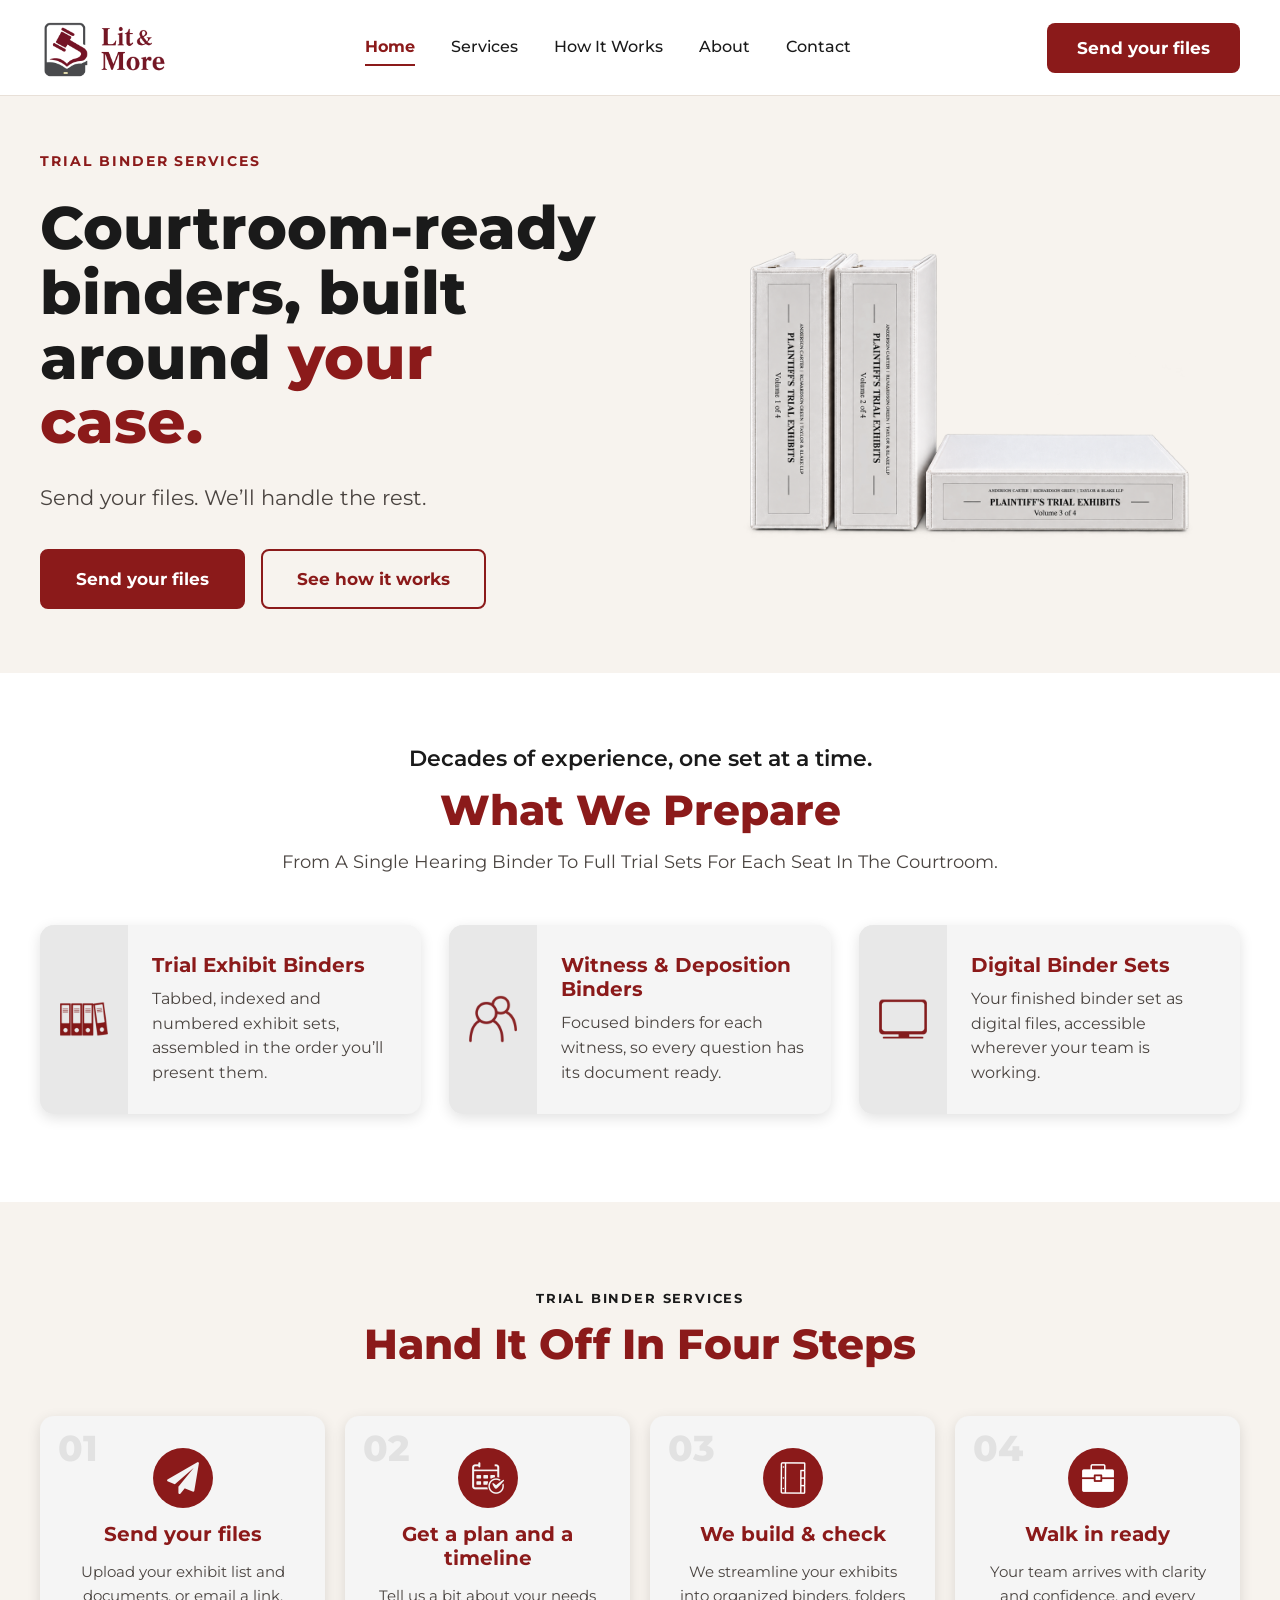
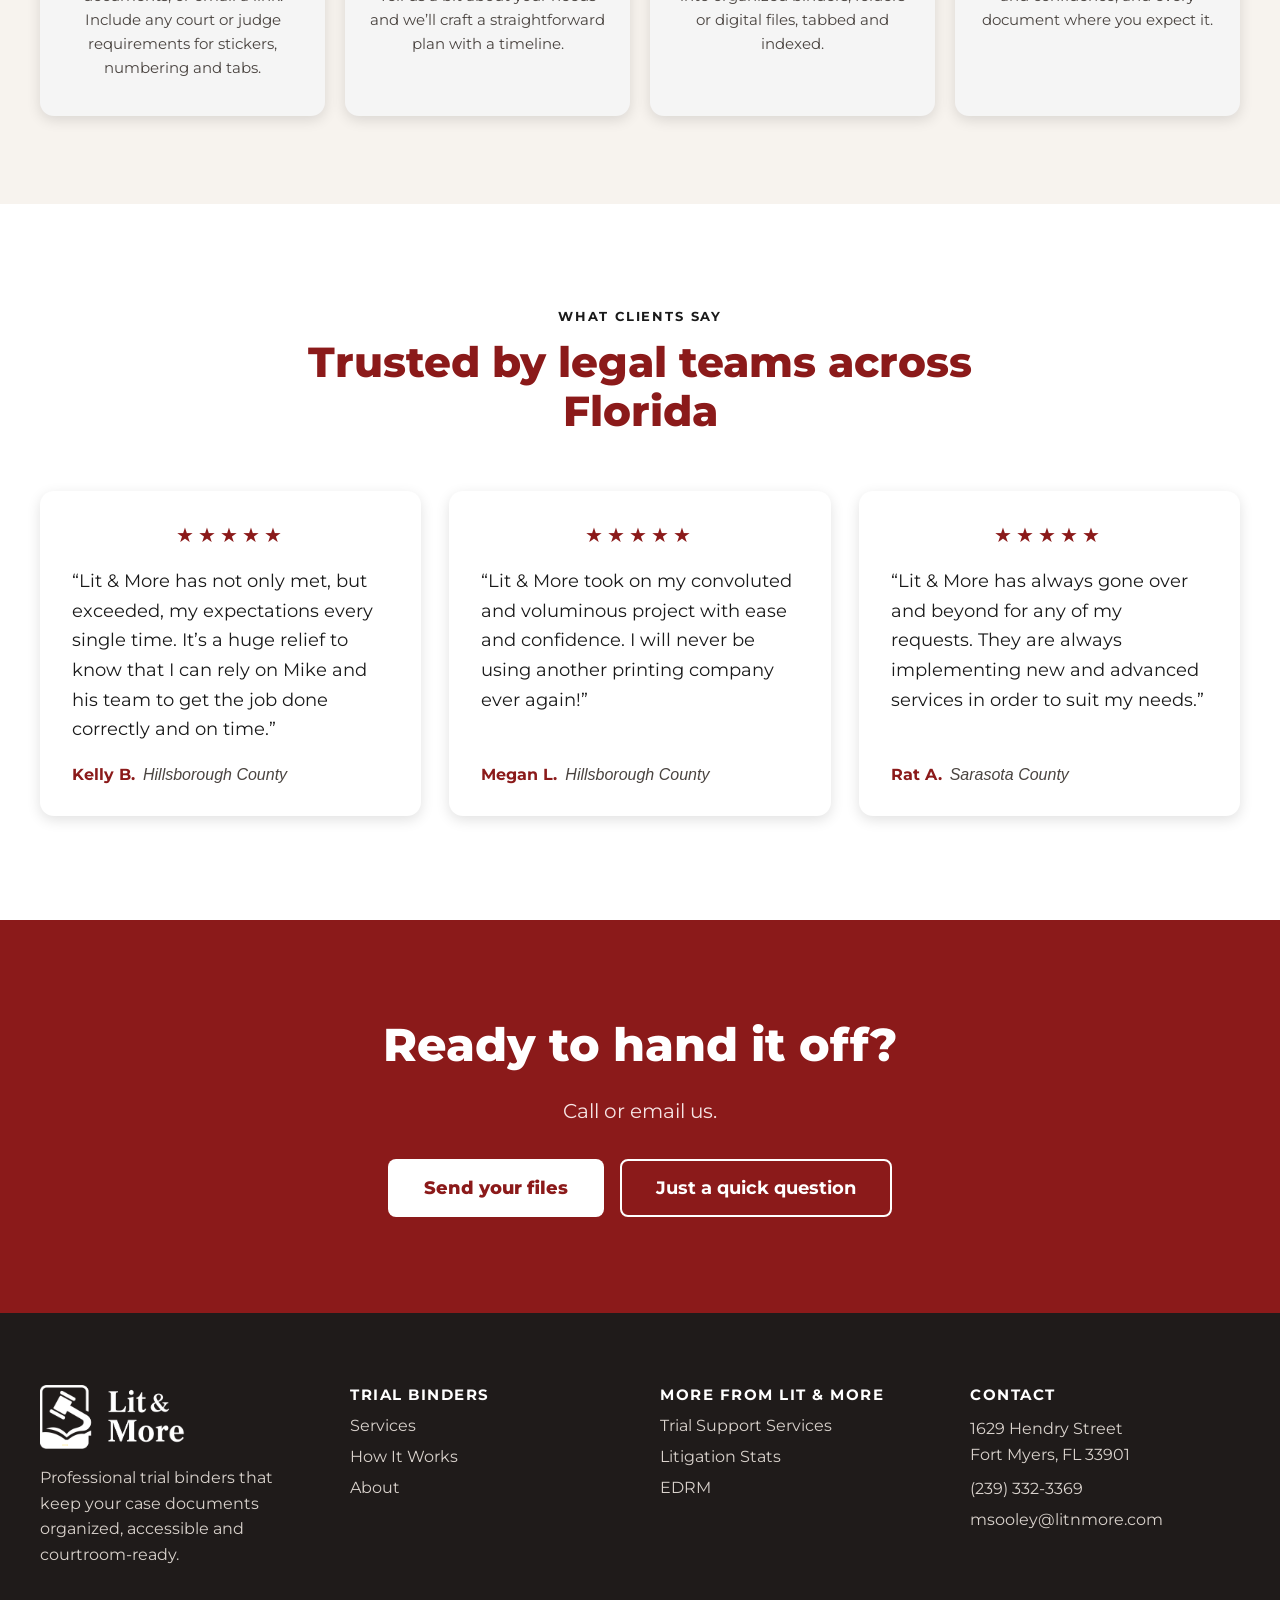
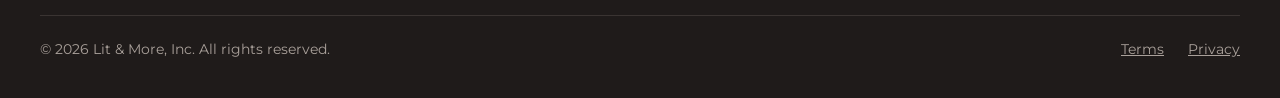
==== commit ef695570: "Redesign Home, Services, How It Works and About with new images Apply the new page designs with icon" ====
--- a/site/index.html
+++ b/site/index.html
@@ -15,7 +15,7 @@
 <body>
 <div class="page" style="width: 100%; min-height: 100vh; display: flex; flex-direction: column; background: #FFFFFF; font-family: Montserrat, sans-serif; color: #1A1A1A">
 <div id="site-header"></div>
-<section style="background: #F7F3EE; padding: 88px 40px 96px; display: grid; grid-template-columns: repeat(2, minmax(0, 1fr)); gap: 64px; align-items: center"><div style="display: flex; flex-direction: column; gap: 26px"><div style="font-size: 14px; font-weight: 700; letter-spacing: 0.14em; text-transform: uppercase; color: #8B1A1A">Trial Binder Services</div><h1 style="margin: 0; font-size: 60px; line-height: 1.08; font-weight: 800; color: #1A1A1A">Courtroom-ready binders, built around <span style="color: #8B1A1A">your case.</span></h1><p style="margin: 0; font-size: 21px; line-height: 1.6; color: #4A4440">Send your files. We’ll handle the rest.</p><div style="display: flex; gap: 16px; margin-top: 8px"><a href="contact.html" style="text-decoration: none; font-weight: 700; font-size: 17px; padding: 18px 34px; border-radius: 8px; background: #8B1A1A; color: #FFFFFF; border: 2px solid #8B1A1A">Send your files</a><a href="how-it-works.html" style="text-decoration: none; font-weight: 700; font-size: 17px; padding: 18px 34px; border-radius: 8px; background: transparent; color: #8B1A1A; border: 2px solid #8B1A1A">See how it works</a></div></div><div style="height: 500px"><div style="width: 100%; height: 100%; box-sizing: border-box; border-radius: 16px; background: #EDE6DD; border: 2px dashed #C9BCAE; display: flex; flex-direction: column; align-items: center; justify-content: center; gap: 10px; padding: 24px; text-align: center"><svg width="32" height="32" viewBox="0 0 24 24" fill="none" stroke="#8A7A6C" stroke-width="1.6" stroke-linecap="round" stroke-linejoin="round" aria-hidden="true"><path d="M3 7a2 2 0 0 1 2-2h4l2 2h8a2 2 0 0 1 2 2v8a2 2 0 0 1-2 2H5a2 2 0 0 1-2-2z"></path></svg><div style="font-size: 15px; font-weight: 600; color: #5E5249; max-width: 360px; line-height: 1.4">[Photo: a finished trial set: binders with colored exhibit tabs, on a counsel table]</div></div></div></section><section style="background: #FFFFFF; padding: 40px 40px; border-bottom: 1px solid #E8E0D8"><p style="margin: 0; text-align: center; font-size: 22px; font-weight: 700; color: #1A1A1A">Decades of experience, one set at a time.</p></section><section style="padding: 104px 40px; display: flex; flex-direction: column; align-items: center; gap: 56px"><div style="display: flex; flex-direction: column; align-items: center; gap: 14px; text-align: center; max-width: 820px"><h2 style="margin: 0; font-size: 42px; line-height: 1.15; font-weight: 800; color: #8B1A1A">What we prepare</h2><p style="margin: 0; font-size: 19px; line-height: 1.6; color: #4A4440">From a single hearing binder to full trial sets for each seat in the courtroom.</p></div><div style="display: grid; grid-template-columns: repeat(3, minmax(0, 1fr)); gap: 28px; width: 100%"><div style="background: #FFFFFF; border: 1px solid #E8E0D8; border-radius: 16px; padding: 32px; display: flex; flex-direction: column; gap: 14px; box-shadow: 0 2px 10px rgba(60,30,20,0.05)"><div style="width: 56px; height: 56px; border-radius: 50%; background: #8B1A1A; display: flex; align-items: center; justify-content: center"><svg width="26" height="26" viewBox="0 0 24 24" fill="none" stroke="#FFFFFF" stroke-width="1.8" stroke-linecap="round" stroke-linejoin="round" aria-hidden="true"><rect x="5" y="3" width="14" height="18" rx="2"></rect><path d="M9 3v18"></path><path d="M12 8h4"></path><path d="M12 12h4"></path></svg></div><h3 style="margin: 0; font-size: 23px; font-weight: 700; color: #8B1A1A">Trial Exhibit Binders</h3><p style="margin: 0; font-size: 17px; line-height: 1.6; color: #4A4440">Tabbed, indexed and numbered exhibit sets, assembled in the order you’ll present them.</p></div><div style="background: #FFFFFF; border: 1px solid #E8E0D8; border-radius: 16px; padding: 32px; display: flex; flex-direction: column; gap: 14px; box-shadow: 0 2px 10px rgba(60,30,20,0.05)"><div style="width: 56px; height: 56px; border-radius: 50%; background: #8B1A1A; display: flex; align-items: center; justify-content: center"><svg width="26" height="26" viewBox="0 0 24 24" fill="none" stroke="#FFFFFF" stroke-width="1.8" stroke-linecap="round" stroke-linejoin="round" aria-hidden="true"><circle cx="9" cy="8" r="3.5"></circle><path d="M2.5 20c.8-3.5 3.4-5.5 6.5-5.5s5.7 2 6.5 5.5"></path><path d="M16 4.5a3.5 3.5 0 0 1 0 7"></path><path d="M18 14.8c1.8.7 3 2.5 3.5 5.2"></path></svg></div><h3 style="margin: 0; font-size: 23px; font-weight: 700; color: #8B1A1A">Witness &amp; Deposition Binders</h3><p style="margin: 0; font-size: 17px; line-height: 1.6; color: #4A4440">Focused binders for each witness, so every question has its document ready.</p></div><div style="background: #FFFFFF; border: 1px solid #E8E0D8; border-radius: 16px; padding: 32px; display: flex; flex-direction: column; gap: 14px; box-shadow: 0 2px 10px rgba(60,30,20,0.05)"><div style="width: 56px; height: 56px; border-radius: 50%; background: #8B1A1A; display: flex; align-items: center; justify-content: center"><svg width="26" height="26" viewBox="0 0 24 24" fill="none" stroke="#FFFFFF" stroke-width="1.8" stroke-linecap="round" stroke-linejoin="round" aria-hidden="true"><rect x="3" y="4" width="18" height="12" rx="2"></rect><path d="M8 20h8"></path><path d="M12 16v4"></path></svg></div><h3 style="margin: 0; font-size: 23px; font-weight: 700; color: #8B1A1A">Digital Binder Sets</h3><p style="margin: 0; font-size: 17px; line-height: 1.6; color: #4A4440">Your finished binder set as digital files, accessible wherever your team is working.</p></div></div><a href="services.html" style="display: flex; align-items: center; gap: 10px; font-size: 18px; font-weight: 700; color: #8B1A1A; text-decoration: none">View all services <svg width="20" height="20" viewBox="0 0 24 24" fill="none" stroke="#8B1A1A" stroke-width="1.8" stroke-linecap="round" stroke-linejoin="round" aria-hidden="true"><path d="M5 12h14"></path><path d="M13 6l6 6-6 6"></path></svg></a></section><section style="background: #F7F3EE; padding: 104px 40px; display: flex; flex-direction: column; align-items: center; gap: 56px"><div style="display: flex; flex-direction: column; align-items: center; gap: 14px; text-align: center; max-width: 820px"><div style="font-size: 14px; font-weight: 700; letter-spacing: 0.14em; text-transform: uppercase; color: #8B1A1A">How it works</div><h2 style="margin: 0; font-size: 42px; line-height: 1.15; font-weight: 800; color: #8B1A1A">Hand it off in four steps</h2></div><div style="display: grid; grid-template-columns: repeat(4, minmax(0, 1fr)); gap: 24px; width: 100%"><div style="display: flex; flex-direction: column; gap: 16px; padding: 32px; background: #FFFFFF; border: 1px solid #E8E0D8; border-radius: 16px"><div style="display: flex; align-items: center; justify-content: space-between"><div style="font-size: 44px; font-weight: 800; color: #E9D6D2; line-height: 1">01</div><svg width="30" height="30" viewBox="0 0 24 24" fill="none" stroke="#8B1A1A" stroke-width="1.8" stroke-linecap="round" stroke-linejoin="round" aria-hidden="true"><path d="M12 16V4"></path><path d="M7 9l5-5 5 5"></path><path d="M4 16v3a2 2 0 0 0 2 2h12a2 2 0 0 0 2-2v-3"></path></svg></div><h3 style="margin: 0; font-size: 22px; font-weight: 700; color: #8B1A1A">Send your files</h3><p style="margin: 0; font-size: 16px; line-height: 1.6; color: #4A4440">Upload your exhibit list and documents, or email a link. Include any court or judge requirements for stickers, numbering and tabs.</p></div><div style="display: flex; flex-direction: column; gap: 16px; padding: 32px; background: #FFFFFF; border: 1px solid #E8E0D8; border-radius: 16px"><div style="display: flex; align-items: center; justify-content: space-between"><div style="font-size: 44px; font-weight: 800; color: #E9D6D2; line-height: 1">02</div><svg width="30" height="30" viewBox="0 0 24 24" fill="none" stroke="#8B1A1A" stroke-width="1.8" stroke-linecap="round" stroke-linejoin="round" aria-hidden="true"><path d="M9 6h11"></path><path d="M9 12h11"></path><path d="M9 18h11"></path><path d="M4 6h.01"></path><path d="M4 12h.01"></path><path d="M4 18h.01"></path></svg></div><h3 style="margin: 0; font-size: 22px; font-weight: 700; color: #8B1A1A">Get a plan and a timeline</h3><p style="margin: 0; font-size: 16px; line-height: 1.6; color: #4A4440">Tell us a bit about your needs and we’ll craft a straightforward plan with a timeline.</p></div><div style="display: flex; flex-direction: column; gap: 16px; padding: 32px; background: #FFFFFF; border: 1px solid #E8E0D8; border-radius: 16px"><div style="display: flex; align-items: center; justify-content: space-between"><div style="font-size: 44px; font-weight: 800; color: #E9D6D2; line-height: 1">03</div><svg width="30" height="30" viewBox="0 0 24 24" fill="none" stroke="#8B1A1A" stroke-width="1.8" stroke-linecap="round" stroke-linejoin="round" aria-hidden="true"><rect x="5" y="3" width="14" height="18" rx="2"></rect><path d="M9 3v18"></path><path d="M12 8h4"></path><path d="M12 12h4"></path></svg></div><h3 style="margin: 0; font-size: 22px; font-weight: 700; color: #8B1A1A">We build &amp; check</h3><p style="margin: 0; font-size: 16px; line-height: 1.6; color: #4A4440">We streamline your exhibits into organized binders, folders or digital files, tabbed and indexed.</p></div><div style="display: flex; flex-direction: column; gap: 16px; padding: 32px; background: #FFFFFF; border: 1px solid #E8E0D8; border-radius: 16px"><div style="display: flex; align-items: center; justify-content: space-between"><div style="font-size: 44px; font-weight: 800; color: #E9D6D2; line-height: 1">04</div><svg width="30" height="30" viewBox="0 0 24 24" fill="none" stroke="#8B1A1A" stroke-width="1.8" stroke-linecap="round" stroke-linejoin="round" aria-hidden="true"><path d="M3 6h11v10H3z"></path><path d="M14 10h4l3 3v3h-7"></path><circle cx="7" cy="18" r="2"></circle><circle cx="17" cy="18" r="2"></circle></svg></div><h3 style="margin: 0; font-size: 22px; font-weight: 700; color: #8B1A1A">Walk in ready</h3><p style="margin: 0; font-size: 16px; line-height: 1.6; color: #4A4440">Your team arrives with clarity and confidence, and every document where you expect it.</p></div></div><a href="how-it-works.html" style="display: flex; align-items: center; gap: 10px; font-size: 18px; font-weight: 700; color: #8B1A1A; text-decoration: none">See the full process <svg width="20" height="20" viewBox="0 0 24 24" fill="none" stroke="#8B1A1A" stroke-width="1.8" stroke-linecap="round" stroke-linejoin="round" aria-hidden="true"><path d="M5 12h14"></path><path d="M13 6l6 6-6 6"></path></svg></a></section><section style="background: #FFFFFF; padding: 104px 40px; display: flex; flex-direction: column; align-items: center; gap: 56px"><div style="display: flex; flex-direction: column; align-items: center; gap: 14px; text-align: center; max-width: 820px"><div style="font-size: 14px; font-weight: 700; letter-spacing: 0.14em; text-transform: uppercase; color: #8B1A1A">What clients say</div><h2 style="margin: 0; font-size: 42px; line-height: 1.15; font-weight: 800; color: #8B1A1A">Trusted by legal teams across Florida</h2></div><div style="display: grid; grid-template-columns: repeat(3, minmax(0, 1fr)); gap: 28px; width: 100%"><figure style="margin: 0; background: #FFFFFF; border: 1px solid #E8E0D8; border-radius: 16px; padding: 36px; display: flex; flex-direction: column; gap: 20px"><div style="display: flex; gap: 4px" aria-label="5 out of 5 stars"><svg width="20" height="20" viewBox="0 0 24 24" fill="none" stroke="#C58B2A" stroke-width="1.6" stroke-linecap="round" stroke-linejoin="round" aria-hidden="true"><path d="M12 3l2.7 5.6 6.1.9-4.4 4.3 1 6.1L12 17l-5.4 2.9 1-6.1-4.4-4.3 6.1-.9z"></path></svg><svg width="20" height="20" viewBox="0 0 24 24" fill="none" stroke="#C58B2A" stroke-width="1.6" stroke-linecap="round" stroke-linejoin="round" aria-hidden="true"><path d="M12 3l2.7 5.6 6.1.9-4.4 4.3 1 6.1L12 17l-5.4 2.9 1-6.1-4.4-4.3 6.1-.9z"></path></svg><svg width="20" height="20" viewBox="0 0 24 24" fill="none" stroke="#C58B2A" stroke-width="1.6" stroke-linecap="round" stroke-linejoin="round" aria-hidden="true"><path d="M12 3l2.7 5.6 6.1.9-4.4 4.3 1 6.1L12 17l-5.4 2.9 1-6.1-4.4-4.3 6.1-.9z"></path></svg><svg width="20" height="20" viewBox="0 0 24 24" fill="none" stroke="#C58B2A" stroke-width="1.6" stroke-linecap="round" stroke-linejoin="round" aria-hidden="true"><path d="M12 3l2.7 5.6 6.1.9-4.4 4.3 1 6.1L12 17l-5.4 2.9 1-6.1-4.4-4.3 6.1-.9z"></path></svg><svg width="20" height="20" viewBox="0 0 24 24" fill="none" stroke="#C58B2A" stroke-width="1.6" stroke-linecap="round" stroke-linejoin="round" aria-hidden="true"><path d="M12 3l2.7 5.6 6.1.9-4.4 4.3 1 6.1L12 17l-5.4 2.9 1-6.1-4.4-4.3 6.1-.9z"></path></svg></div><blockquote style="margin: 0; font-size: 18px; line-height: 1.65; color: #1A1A1A">“Lit &amp; More has not only met, but exceeded, my expectations every single time. It’s a huge relief to know that I can rely on Mike and his team to get the job done correctly and on time.”</blockquote><figcaption style="margin-top: auto; font-size: 16px; color: #4A4440"><span style="font-weight: 700; color: #8B1A1A">Kelly B.</span> · Hillsborough County</figcaption></figure><figure style="margin: 0; background: #FFFFFF; border: 1px solid #E8E0D8; border-radius: 16px; padding: 36px; display: flex; flex-direction: column; gap: 20px"><div style="display: flex; gap: 4px" aria-label="5 out of 5 stars"><svg width="20" height="20" viewBox="0 0 24 24" fill="none" stroke="#C58B2A" stroke-width="1.6" stroke-linecap="round" stroke-linejoin="round" aria-hidden="true"><path d="M12 3l2.7 5.6 6.1.9-4.4 4.3 1 6.1L12 17l-5.4 2.9 1-6.1-4.4-4.3 6.1-.9z"></path></svg><svg width="20" height="20" viewBox="0 0 24 24" fill="none" stroke="#C58B2A" stroke-width="1.6" stroke-linecap="round" stroke-linejoin="round" aria-hidden="true"><path d="M12 3l2.7 5.6 6.1.9-4.4 4.3 1 6.1L12 17l-5.4 2.9 1-6.1-4.4-4.3 6.1-.9z"></path></svg><svg width="20" height="20" viewBox="0 0 24 24" fill="none" stroke="#C58B2A" stroke-width="1.6" stroke-linecap="round" stroke-linejoin="round" aria-hidden="true"><path d="M12 3l2.7 5.6 6.1.9-4.4 4.3 1 6.1L12 17l-5.4 2.9 1-6.1-4.4-4.3 6.1-.9z"></path></svg><svg width="20" height="20" viewBox="0 0 24 24" fill="none" stroke="#C58B2A" stroke-width="1.6" stroke-linecap="round" stroke-linejoin="round" aria-hidden="true"><path d="M12 3l2.7 5.6 6.1.9-4.4 4.3 1 6.1L12 17l-5.4 2.9 1-6.1-4.4-4.3 6.1-.9z"></path></svg><svg width="20" height="20" viewBox="0 0 24 24" fill="none" stroke="#C58B2A" stroke-width="1.6" stroke-linecap="round" stroke-linejoin="round" aria-hidden="true"><path d="M12 3l2.7 5.6 6.1.9-4.4 4.3 1 6.1L12 17l-5.4 2.9 1-6.1-4.4-4.3 6.1-.9z"></path></svg></div><blockquote style="margin: 0; font-size: 18px; line-height: 1.65; color: #1A1A1A">“Lit &amp; More took on my convoluted and voluminous project with ease and confidence. I will never be using another printing company ever again!”</blockquote><figcaption style="margin-top: auto; font-size: 16px; color: #4A4440"><span style="font-weight: 700; color: #8B1A1A">Megan L.</span> · Hillsborough County</figcaption></figure><figure style="margin: 0; background: #FFFFFF; border: 1px solid #E8E0D8; border-radius: 16px; padding: 36px; display: flex; flex-direction: column; gap: 20px"><div style="display: flex; gap: 4px" aria-label="5 out of 5 stars"><svg width="20" height="20" viewBox="0 0 24 24" fill="none" stroke="#C58B2A" stroke-width="1.6" stroke-linecap="round" stroke-linejoin="round" aria-hidden="true"><path d="M12 3l2.7 5.6 6.1.9-4.4 4.3 1 6.1L12 17l-5.4 2.9 1-6.1-4.4-4.3 6.1-.9z"></path></svg><svg width="20" height="20" viewBox="0 0 24 24" fill="none" stroke="#C58B2A" stroke-width="1.6" stroke-linecap="round" stroke-linejoin="round" aria-hidden="true"><path d="M12 3l2.7 5.6 6.1.9-4.4 4.3 1 6.1L12 17l-5.4 2.9 1-6.1-4.4-4.3 6.1-.9z"></path></svg><svg width="20" height="20" viewBox="0 0 24 24" fill="none" stroke="#C58B2A" stroke-width="1.6" stroke-linecap="round" stroke-linejoin="round" aria-hidden="true"><path d="M12 3l2.7 5.6 6.1.9-4.4 4.3 1 6.1L12 17l-5.4 2.9 1-6.1-4.4-4.3 6.1-.9z"></path></svg><svg width="20" height="20" viewBox="0 0 24 24" fill="none" stroke="#C58B2A" stroke-width="1.6" stroke-linecap="round" stroke-linejoin="round" aria-hidden="true"><path d="M12 3l2.7 5.6 6.1.9-4.4 4.3 1 6.1L12 17l-5.4 2.9 1-6.1-4.4-4.3 6.1-.9z"></path></svg><svg width="20" height="20" viewBox="0 0 24 24" fill="none" stroke="#C58B2A" stroke-width="1.6" stroke-linecap="round" stroke-linejoin="round" aria-hidden="true"><path d="M12 3l2.7 5.6 6.1.9-4.4 4.3 1 6.1L12 17l-5.4 2.9 1-6.1-4.4-4.3 6.1-.9z"></path></svg></div><blockquote style="margin: 0; font-size: 18px; line-height: 1.65; color: #1A1A1A">“Lit &amp; More has always gone over and beyond for any of my requests. They are always implementing new and advanced services in order to suit my needs.”</blockquote><figcaption style="margin-top: auto; font-size: 16px; color: #4A4440"><span style="font-weight: 700; color: #8B1A1A">Rat A.</span> · Sarasota County</figcaption></figure></div></section><section style="background: #8B1A1A; padding: 96px 40px; display: flex; flex-direction: column; align-items: center; gap: 22px; text-align: center"><h2 style="margin: 0; font-size: 46px; font-weight: 800; color: #FFFFFF">Ready to hand it off?</h2><p style="margin: 0; font-size: 20px; line-height: 1.6; color: #F6E4E4; max-width: 720px">Call or email us.</p><div style="display: flex; gap: 16px; margin-top: 10px"><a href="contact.html" style="text-decoration: none; background: #FFFFFF; color: #8B1A1A; font-weight: 800; font-size: 18px; padding: 18px 36px; border-radius: 8px">Send your files</a><a href="contact.html" style="text-decoration: none; background: transparent; color: #FFFFFF; font-weight: 700; font-size: 18px; padding: 16px 34px; border-radius: 8px; border: 2px solid #FFFFFF">Just a quick question</a></div></section>
+<section style="background: #F7F3EE; padding: 56px 40px 64px; display: grid; grid-template-columns: repeat(2, minmax(0, 1fr)); gap: 64px; align-items: center"><div style="display: flex; flex-direction: column; gap: 26px"><div style="font-size: 14px; font-weight: 700; letter-spacing: 0.14em; text-transform: uppercase; color: #8B1A1A">Trial Binder Services</div><h1 style="margin: 0; font-size: 60px; line-height: 1.08; font-weight: 800; color: #1A1A1A">Courtroom-ready binders, built around <span style="color: #8B1A1A">your case.</span></h1><p style="margin: 0; font-size: 21px; line-height: 1.6; color: #4A4440">Send your files. We’ll handle the rest.</p><div style="display: flex; gap: 16px; margin-top: 8px"><a href="contact.html" style="text-decoration: none; font-weight: 700; font-size: 17px; padding: 18px 34px; border-radius: 8px; background: #8B1A1A; color: #FFFFFF; border: 2px solid #8B1A1A">Send your files</a><a href="how-it-works.html" style="text-decoration: none; font-weight: 700; font-size: 17px; padding: 18px 34px; border-radius: 8px; background: transparent; color: #8B1A1A; border: 2px solid #8B1A1A">See how it works</a></div></div><div style="display: flex; align-items: center; justify-content: center"><img src="images/hero-binders.png" alt="Three white trial exhibit binders labeled Plaintiff’s Trial Exhibits" width="1200" height="900" style="display: block; width: 100%; max-width: 500px; height: auto"></div></section><section style="padding: 72px 40px 88px; display: flex; flex-direction: column; align-items: center; gap: 48px"><div style="display: flex; flex-direction: column; align-items: center; gap: 14px; text-align: center; max-width: 820px"><p style="margin: 0; font-size: 22px; font-weight: 600; color: #1A1A1A">Decades of experience, one set at a time.</p><h2 style="margin: 0; font-size: 42px; line-height: 1.15; font-weight: 800; color: #8B1A1A; text-transform: capitalize">What we prepare</h2><p style="margin: 0; font-size: 18px; line-height: 1.6; color: #4A4440; text-transform: capitalize">From a single hearing binder to full trial sets for each seat in the courtroom.</p></div><div style="display: grid; grid-template-columns: repeat(3, minmax(0, 1fr)); gap: 28px; width: 100%"><div style="background: #F5F5F5; border-radius: 14px; box-shadow: 0 4px 14px rgba(0,0,0,0.12); display: flex; overflow: hidden"><div style="width: 88px; flex-shrink: 0; background: #E8E8E8; display: flex; align-items: center; justify-content: center"><img src="images/icon-trial-binders.png" alt="" width="48" height="48" style="display: block; width: 48px; height: 48px"></div><div style="padding: 28px 24px; display: flex; flex-direction: column; gap: 10px; justify-content: center"><h3 style="margin: 0; font-size: 20px; font-weight: 700; color: #8B1A1A">Trial Exhibit Binders</h3><p style="margin: 0; font-size: 16px; line-height: 1.55; color: #4A4440">Tabbed, indexed and numbered exhibit sets, assembled in the order you’ll present them.</p></div></div><div style="background: #F5F5F5; border-radius: 14px; box-shadow: 0 4px 14px rgba(0,0,0,0.12); display: flex; overflow: hidden"><div style="width: 88px; flex-shrink: 0; background: #E8E8E8; display: flex; align-items: center; justify-content: center"><img src="images/icon-witness.png" alt="" width="48" height="48" style="display: block; width: 48px; height: 48px"></div><div style="padding: 28px 24px; display: flex; flex-direction: column; gap: 10px; justify-content: center"><h3 style="margin: 0; font-size: 20px; font-weight: 700; color: #8B1A1A">Witness &amp; Deposition Binders</h3><p style="margin: 0; font-size: 16px; line-height: 1.55; color: #4A4440">Focused binders for each witness, so every question has its document ready.</p></div></div><div style="background: #F5F5F5; border-radius: 14px; box-shadow: 0 4px 14px rgba(0,0,0,0.12); display: flex; overflow: hidden"><div style="width: 88px; flex-shrink: 0; background: #E8E8E8; display: flex; align-items: center; justify-content: center"><img src="images/icon-digital.png" alt="" width="48" height="48" style="display: block; width: 48px; height: 48px"></div><div style="padding: 28px 24px; display: flex; flex-direction: column; gap: 10px; justify-content: center"><h3 style="margin: 0; font-size: 20px; font-weight: 700; color: #8B1A1A">Digital Binder Sets</h3><p style="margin: 0; font-size: 16px; line-height: 1.55; color: #4A4440">Your finished binder set as digital files, accessible wherever your team is working.</p></div></div></div></section><section style="background: #F7F3EE; padding: 88px 40px; display: flex; flex-direction: column; align-items: center; gap: 48px"><div style="display: flex; flex-direction: column; align-items: center; gap: 14px; text-align: center; max-width: 820px"><div style="font-size: 13px; font-weight: 700; letter-spacing: 0.14em; text-transform: uppercase; color: #1A1A1A">Trial Binder Services</div><h2 style="margin: 0; font-size: 42px; line-height: 1.15; font-weight: 800; color: #8B1A1A; text-transform: capitalize">Hand it off in four steps</h2></div><div style="display: grid; grid-template-columns: repeat(4, minmax(0, 1fr)); gap: 20px; width: 100%"><div style="background: #F5F5F5; border-radius: 14px; box-shadow: 0 4px 14px rgba(0,0,0,0.12); position: relative; padding: 32px 24px 36px; display: flex; flex-direction: column; align-items: center; gap: 14px; text-align: center"><div style="position: absolute; top: 14px; left: 18px; font-size: 36px; font-weight: 800; color: #E2E2E2; line-height: 1">01</div><div style="width: 60px; height: 60px; border-radius: 50%; background: #8B1A1A; display: flex; align-items: center; justify-content: center"><img src="images/icon-step-send.png" alt="" width="32" height="32" style="display: block; width: 32px; height: 32px"></div><h3 style="margin: 0; font-size: 20px; font-weight: 700; color: #8B1A1A">Send your files</h3><p style="margin: 0; font-size: 15px; line-height: 1.6; color: #4A4440">Upload your exhibit list and documents, or email a link. Include any court or judge requirements for stickers, numbering and tabs.</p></div><div style="background: #F5F5F5; border-radius: 14px; box-shadow: 0 4px 14px rgba(0,0,0,0.12); position: relative; padding: 32px 24px 36px; display: flex; flex-direction: column; align-items: center; gap: 14px; text-align: center"><div style="position: absolute; top: 14px; left: 18px; font-size: 36px; font-weight: 800; color: #E2E2E2; line-height: 1">02</div><div style="width: 60px; height: 60px; border-radius: 50%; background: #8B1A1A; display: flex; align-items: center; justify-content: center"><img src="images/icon-step-plan.png" alt="" width="32" height="32" style="display: block; width: 32px; height: 32px"></div><h3 style="margin: 0; font-size: 20px; font-weight: 700; color: #8B1A1A">Get a plan and a timeline</h3><p style="margin: 0; font-size: 15px; line-height: 1.6; color: #4A4440">Tell us a bit about your needs and we’ll craft a straightforward plan with a timeline.</p></div><div style="background: #F5F5F5; border-radius: 14px; box-shadow: 0 4px 14px rgba(0,0,0,0.12); position: relative; padding: 32px 24px 36px; display: flex; flex-direction: column; align-items: center; gap: 14px; text-align: center"><div style="position: absolute; top: 14px; left: 18px; font-size: 36px; font-weight: 800; color: #E2E2E2; line-height: 1">03</div><div style="width: 60px; height: 60px; border-radius: 50%; background: #8B1A1A; display: flex; align-items: center; justify-content: center"><img src="images/icon-step-build.png" alt="" width="32" height="32" style="display: block; width: 32px; height: 32px"></div><h3 style="margin: 0; font-size: 20px; font-weight: 700; color: #8B1A1A">We build &amp; check</h3><p style="margin: 0; font-size: 15px; line-height: 1.6; color: #4A4440">We streamline your exhibits into organized binders, folders or digital files, tabbed and indexed.</p></div><div style="background: #F5F5F5; border-radius: 14px; box-shadow: 0 4px 14px rgba(0,0,0,0.12); position: relative; padding: 32px 24px 36px; display: flex; flex-direction: column; align-items: center; gap: 14px; text-align: center"><div style="position: absolute; top: 14px; left: 18px; font-size: 36px; font-weight: 800; color: #E2E2E2; line-height: 1">04</div><div style="width: 60px; height: 60px; border-radius: 50%; background: #8B1A1A; display: flex; align-items: center; justify-content: center"><img src="images/icon-step-ready.png" alt="" width="32" height="32" style="display: block; width: 32px; height: 32px"></div><h3 style="margin: 0; font-size: 20px; font-weight: 700; color: #8B1A1A">Walk in ready</h3><p style="margin: 0; font-size: 15px; line-height: 1.6; color: #4A4440">Your team arrives with clarity and confidence, and every document where you expect it.</p></div></div></section><section style="background: #FFFFFF; padding: 104px 40px; display: flex; flex-direction: column; align-items: center; gap: 56px"><div style="display: flex; flex-direction: column; align-items: center; gap: 14px; text-align: center; max-width: 820px"><div style="font-size: 13px; font-weight: 700; letter-spacing: 0.14em; text-transform: uppercase; color: #1A1A1A">What clients say</div><h2 style="margin: 0; font-size: 42px; line-height: 1.15; font-weight: 800; color: #8B1A1A">Trusted by legal teams across Florida</h2></div><div style="display: grid; grid-template-columns: repeat(3, minmax(0, 1fr)); gap: 28px; width: 100%"><figure style="margin: 0; background: #FFFFFF; border-radius: 14px; box-shadow: 0 4px 14px rgba(0,0,0,0.12); padding: 32px; display: flex; flex-direction: column; gap: 20px"><div style="text-align: center; font-size: 20px; letter-spacing: 4px; color: #8B1A1A" role="img" aria-label="5 out of 5 stars">★★★★★</div><blockquote style="margin: 0; font-size: 18px; line-height: 1.65; color: #1A1A1A">“Lit &amp; More has not only met, but exceeded, my expectations every single time. It’s a huge relief to know that I can rely on Mike and his team to get the job done correctly and on time.”</blockquote><figcaption style="margin-top: auto; font-size: 16px; color: #4A4440"><span style="font-weight: 700; color: #8B1A1A">Kelly B.</span>&nbsp;&nbsp;<em>Hillsborough County</em></figcaption></figure><figure style="margin: 0; background: #FFFFFF; border-radius: 14px; box-shadow: 0 4px 14px rgba(0,0,0,0.12); padding: 32px; display: flex; flex-direction: column; gap: 20px"><div style="text-align: center; font-size: 20px; letter-spacing: 4px; color: #8B1A1A" role="img" aria-label="5 out of 5 stars">★★★★★</div><blockquote style="margin: 0; font-size: 18px; line-height: 1.65; color: #1A1A1A">“Lit &amp; More took on my convoluted and voluminous project with ease and confidence. I will never be using another printing company ever again!”</blockquote><figcaption style="margin-top: auto; font-size: 16px; color: #4A4440"><span style="font-weight: 700; color: #8B1A1A">Megan L.</span>&nbsp;&nbsp;<em>Hillsborough County</em></figcaption></figure><figure style="margin: 0; background: #FFFFFF; border-radius: 14px; box-shadow: 0 4px 14px rgba(0,0,0,0.12); padding: 32px; display: flex; flex-direction: column; gap: 20px"><div style="text-align: center; font-size: 20px; letter-spacing: 4px; color: #8B1A1A" role="img" aria-label="5 out of 5 stars">★★★★★</div><blockquote style="margin: 0; font-size: 18px; line-height: 1.65; color: #1A1A1A">“Lit &amp; More has always gone over and beyond for any of my requests. They are always implementing new and advanced services in order to suit my needs.”</blockquote><figcaption style="margin-top: auto; font-size: 16px; color: #4A4440"><span style="font-weight: 700; color: #8B1A1A">Rat A.</span>&nbsp;&nbsp;<em>Sarasota County</em></figcaption></figure></div></section><section style="background: #8B1A1A; padding: 96px 40px; display: flex; flex-direction: column; align-items: center; gap: 22px; text-align: center"><h2 style="margin: 0; font-size: 46px; font-weight: 800; color: #FFFFFF">Ready to hand it off?</h2><p style="margin: 0; font-size: 20px; line-height: 1.6; color: #F6E4E4; max-width: 720px">Call or email us.</p><div style="display: flex; gap: 16px; margin-top: 10px"><a href="contact.html" style="text-decoration: none; background: #FFFFFF; color: #8B1A1A; font-weight: 800; font-size: 18px; padding: 18px 36px; border-radius: 8px">Send your files</a><a href="contact.html" style="text-decoration: none; background: transparent; color: #FFFFFF; font-weight: 700; font-size: 18px; padding: 16px 34px; border-radius: 8px; border: 2px solid #FFFFFF">Just a quick question</a></div></section>
 <div id="site-footer"></div>
 </div>
 </body>
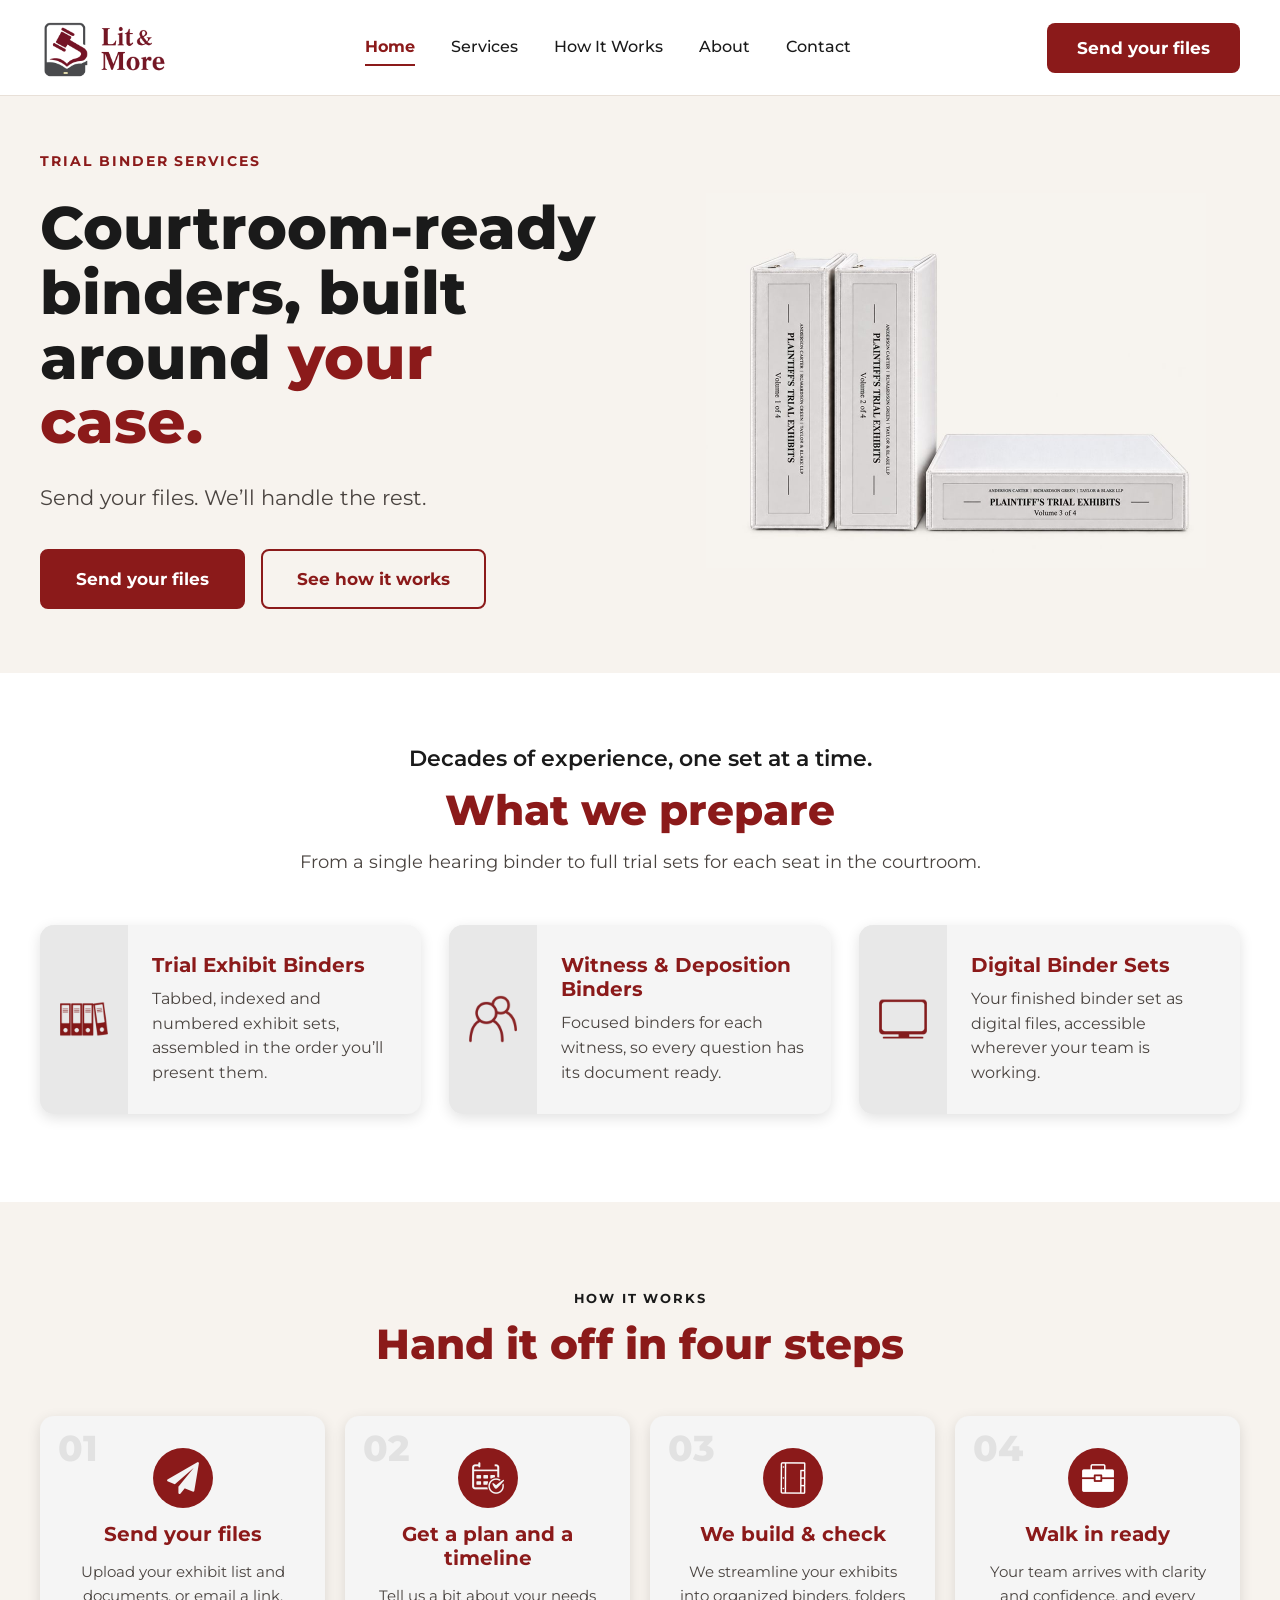
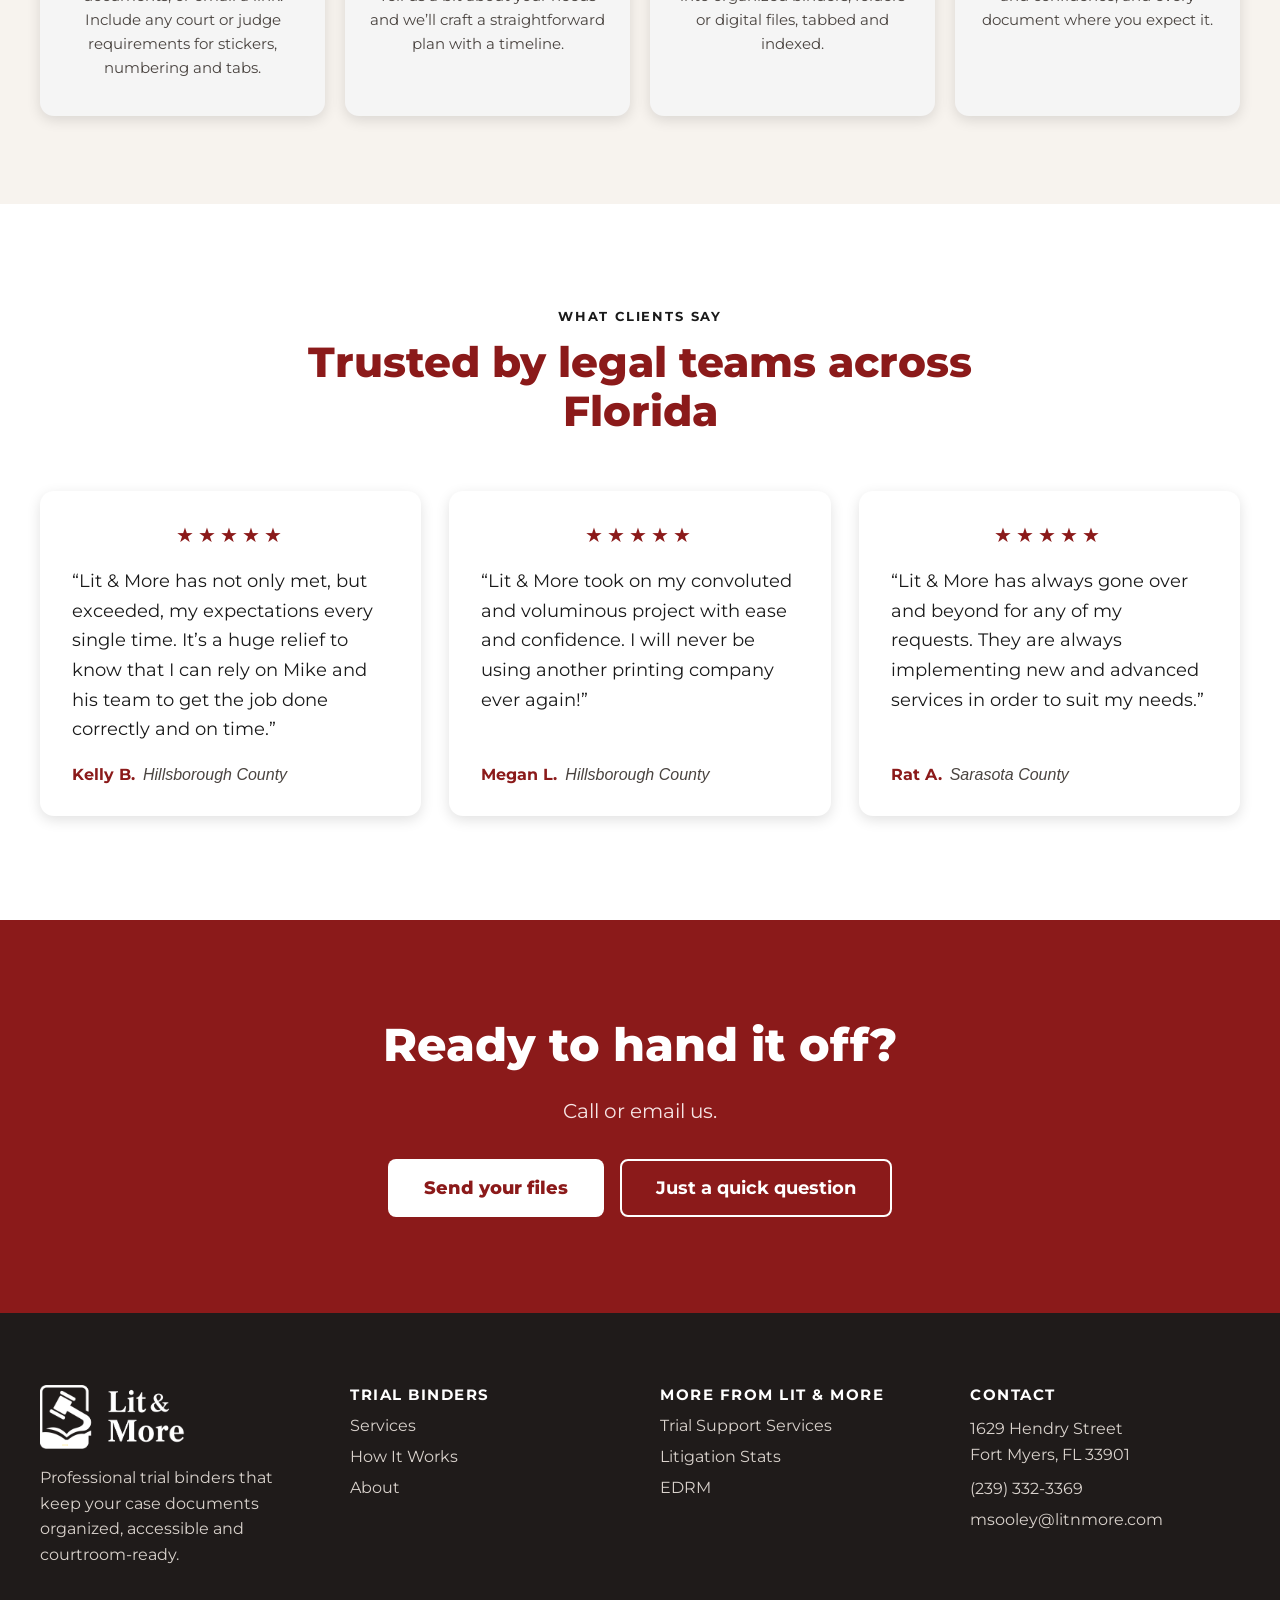
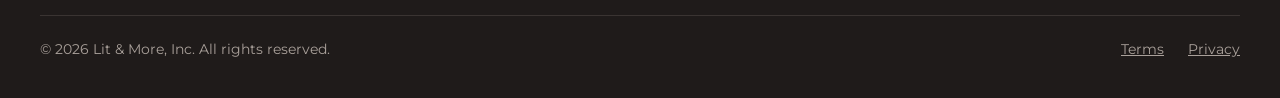
==== commit af00cca8: "Apply review fixes, add phone menu, error page and tracking Fix label, phone format, heading capital" ====
--- a/site/index.html
+++ b/site/index.html
@@ -11,11 +11,84 @@
 <link rel="apple-touch-icon" href="images/favicon.png">
 <link rel="stylesheet" href="css/styles.css">
 <script src="js/layout.js" defer></script>
+<!-- Start of HubSpot Embed Code -->
+<script type="text/javascript" id="hs-script-loader" async defer src="//js-na2.hs-scripts.com/243506781.js"></script>
+<!-- End of HubSpot Embed Code -->
+<!-- Google tag (Google Ads AW-17538746933 + GA4 G-P0MTHY1L7T) -->
+<script async src="https://www.googletagmanager.com/gtag/js?id=G-P0MTHY1L7T"></script>
+<script>
+  window.dataLayer = window.dataLayer || [];
+  function gtag(){dataLayer.push(arguments);}
+  gtag('js', new Date());
+  gtag('config', 'G-P0MTHY1L7T');
+  gtag('config', 'AW-17538746933');
+</script>
+<!-- Meta Pixel Code -->
+<script>
+!function(f,b,e,v,n,t,s)
+{if(f.fbq)return;n=f.fbq=function(){n.callMethod?
+n.callMethod.apply(n,arguments):n.queue.push(arguments)};
+if(!f._fbq)f._fbq=n;n.push=n;n.loaded=!0;n.version='2.0';
+n.queue=[];t=b.createElement(e);t.async=!0;
+t.src=v;s=b.getElementsByTagName(e)[0];
+s.parentNode.insertBefore(t,s)}(window,document,'script',
+'https://connect.facebook.net/en_US/fbevents.js');
+fbq('init', '1133932535466548');
+fbq('track', 'PageView');
+</script>
+<!-- End Meta Pixel Code -->
+<!-- TikTok Pixel Code Start -->
+<script>
+!function (w, d, t) {
+  w.TiktokAnalyticsObject=t;var ttq=w[t]=w[t]||[];ttq.methods=["page","track","identify","instances","debug","on","off","once","ready","alias","group","enableCookie","disableCookie","holdConsent","revokeConsent","grantConsent"],ttq.setAndDefer=function(t,e){t[e]=function(){t.push([e].concat(Array.prototype.slice.call(arguments,0)))}};for(var i=0;i<ttq.methods.length;i++)ttq.setAndDefer(ttq,ttq.methods[i]);ttq.instance=function(t){for(var e=ttq._i[t]||[],n=0;n<ttq.methods.length;n++)ttq.setAndDefer(e,ttq.methods[n]);return e},ttq.load=function(e,n){var r="https://analytics.tiktok.com/i18n/pixel/events.js",o=n&&n.partner;ttq._i=ttq._i||{},ttq._i[e]=[],ttq._i[e]._u=r,ttq._t=ttq._t||{},ttq._t[e]=+new Date,ttq._o=ttq._o||{},ttq._o[e]=n||{};n=document.createElement("script")
+  ;n.type="text/javascript",n.async=!0,n.src=r+"?sdkid="+e+"&lib="+t;e=document.getElementsByTagName("script")[0];e.parentNode.insertBefore(n,e)};
+
+  ttq.load('DAUGG83C77UB6V73O1QG');
+  ttq.page();
+}(window, document, 'ttq');
+</script>
+<!-- TikTok Pixel Code End -->
+<!-- Reddit Pixel -->
+<script>
+!function(w,d){if(!w.rdt){var p=w.rdt=function(){p.sendEvent?p.sendEvent.apply(p,arguments):p.callQueue.push(arguments)};p.callQueue=[];var t=d.createElement("script");t.src="https://www.redditstatic.com/ads/pixel.js?pixel_id=a2_jruhtgcj9cix",t.async=!0;var s=d.getElementsByTagName("script")[0];s.parentNode.insertBefore(t,s)}}(window,document);rdt('init','a2_jruhtgcj9cix');rdt('track', 'PageVisit');
+</script>
+<!-- DO NOT MODIFY UNLESS TO REPLACE A USER IDENTIFIER -->
+<!-- End Reddit Pixel -->
+<!-- LinkedIn Insight Tag -->
+<script type="text/javascript">
+_linkedin_partner_id = "10968929";
+window._linkedin_data_partner_ids = window._linkedin_data_partner_ids || [];
+window._linkedin_data_partner_ids.push(_linkedin_partner_id);
+</script>
+<script type="text/javascript">
+(function(l) {
+if (!l){window.lintrk = function(a,b){window.lintrk.q.push([a,b])};
+window.lintrk.q=[]}
+var s = document.getElementsByTagName("script")[0];
+var b = document.createElement("script");
+b.type = "text/javascript";b.async = true;
+b.src = "https://snap.licdn.com/li.lms-analytics/insight.min.js";
+s.parentNode.insertBefore(b, s);})(window.lintrk);
+</script>
+<!-- End LinkedIn Insight Tag -->
+<!-- Microsoft Clarity -->
+<script type="text/javascript">
+    (function(c,l,a,r,i,t,y){
+        c[a]=c[a]||function(){(c[a].q=c[a].q||[]).push(arguments)};
+        t=l.createElement(r);t.async=1;t.src="https://www.clarity.ms/tag/"+i;
+        y=l.getElementsByTagName(r)[0];y.parentNode.insertBefore(t,y);
+    })(window, document, "clarity", "script", "w3u6pwffmk");
+</script>
+<!-- End Microsoft Clarity -->
 </head>
 <body>
+<!-- Meta Pixel (no-JavaScript fallback) -->
+<noscript><img height="1" width="1" style="display:none" alt="" src="https://www.facebook.com/tr?id=1133932535466548&amp;ev=PageView&amp;noscript=1"></noscript>
+<!-- LinkedIn Insight Tag (no-JavaScript fallback) -->
+<noscript><img height="1" width="1" style="display:none;" alt="" src="https://px.ads.linkedin.com/collect/?pid=10968929&amp;fmt=gif"></noscript>
 <div class="page" style="width: 100%; min-height: 100vh; display: flex; flex-direction: column; background: #FFFFFF; font-family: Montserrat, sans-serif; color: #1A1A1A">
 <div id="site-header"></div>
-<section style="background: #F7F3EE; padding: 56px 40px 64px; display: grid; grid-template-columns: repeat(2, minmax(0, 1fr)); gap: 64px; align-items: center"><div style="display: flex; flex-direction: column; gap: 26px"><div style="font-size: 14px; font-weight: 700; letter-spacing: 0.14em; text-transform: uppercase; color: #8B1A1A">Trial Binder Services</div><h1 style="margin: 0; font-size: 60px; line-height: 1.08; font-weight: 800; color: #1A1A1A">Courtroom-ready binders, built around <span style="color: #8B1A1A">your case.</span></h1><p style="margin: 0; font-size: 21px; line-height: 1.6; color: #4A4440">Send your files. We’ll handle the rest.</p><div style="display: flex; gap: 16px; margin-top: 8px"><a href="contact.html" style="text-decoration: none; font-weight: 700; font-size: 17px; padding: 18px 34px; border-radius: 8px; background: #8B1A1A; color: #FFFFFF; border: 2px solid #8B1A1A">Send your files</a><a href="how-it-works.html" style="text-decoration: none; font-weight: 700; font-size: 17px; padding: 18px 34px; border-radius: 8px; background: transparent; color: #8B1A1A; border: 2px solid #8B1A1A">See how it works</a></div></div><div style="display: flex; align-items: center; justify-content: center"><img src="images/hero-binders.png" alt="Three white trial exhibit binders labeled Plaintiff’s Trial Exhibits" width="1200" height="900" style="display: block; width: 100%; max-width: 500px; height: auto"></div></section><section style="padding: 72px 40px 88px; display: flex; flex-direction: column; align-items: center; gap: 48px"><div style="display: flex; flex-direction: column; align-items: center; gap: 14px; text-align: center; max-width: 820px"><p style="margin: 0; font-size: 22px; font-weight: 600; color: #1A1A1A">Decades of experience, one set at a time.</p><h2 style="margin: 0; font-size: 42px; line-height: 1.15; font-weight: 800; color: #8B1A1A; text-transform: capitalize">What we prepare</h2><p style="margin: 0; font-size: 18px; line-height: 1.6; color: #4A4440; text-transform: capitalize">From a single hearing binder to full trial sets for each seat in the courtroom.</p></div><div style="display: grid; grid-template-columns: repeat(3, minmax(0, 1fr)); gap: 28px; width: 100%"><div style="background: #F5F5F5; border-radius: 14px; box-shadow: 0 4px 14px rgba(0,0,0,0.12); display: flex; overflow: hidden"><div style="width: 88px; flex-shrink: 0; background: #E8E8E8; display: flex; align-items: center; justify-content: center"><img src="images/icon-trial-binders.png" alt="" width="48" height="48" style="display: block; width: 48px; height: 48px"></div><div style="padding: 28px 24px; display: flex; flex-direction: column; gap: 10px; justify-content: center"><h3 style="margin: 0; font-size: 20px; font-weight: 700; color: #8B1A1A">Trial Exhibit Binders</h3><p style="margin: 0; font-size: 16px; line-height: 1.55; color: #4A4440">Tabbed, indexed and numbered exhibit sets, assembled in the order you’ll present them.</p></div></div><div style="background: #F5F5F5; border-radius: 14px; box-shadow: 0 4px 14px rgba(0,0,0,0.12); display: flex; overflow: hidden"><div style="width: 88px; flex-shrink: 0; background: #E8E8E8; display: flex; align-items: center; justify-content: center"><img src="images/icon-witness.png" alt="" width="48" height="48" style="display: block; width: 48px; height: 48px"></div><div style="padding: 28px 24px; display: flex; flex-direction: column; gap: 10px; justify-content: center"><h3 style="margin: 0; font-size: 20px; font-weight: 700; color: #8B1A1A">Witness &amp; Deposition Binders</h3><p style="margin: 0; font-size: 16px; line-height: 1.55; color: #4A4440">Focused binders for each witness, so every question has its document ready.</p></div></div><div style="background: #F5F5F5; border-radius: 14px; box-shadow: 0 4px 14px rgba(0,0,0,0.12); display: flex; overflow: hidden"><div style="width: 88px; flex-shrink: 0; background: #E8E8E8; display: flex; align-items: center; justify-content: center"><img src="images/icon-digital.png" alt="" width="48" height="48" style="display: block; width: 48px; height: 48px"></div><div style="padding: 28px 24px; display: flex; flex-direction: column; gap: 10px; justify-content: center"><h3 style="margin: 0; font-size: 20px; font-weight: 700; color: #8B1A1A">Digital Binder Sets</h3><p style="margin: 0; font-size: 16px; line-height: 1.55; color: #4A4440">Your finished binder set as digital files, accessible wherever your team is working.</p></div></div></div></section><section style="background: #F7F3EE; padding: 88px 40px; display: flex; flex-direction: column; align-items: center; gap: 48px"><div style="display: flex; flex-direction: column; align-items: center; gap: 14px; text-align: center; max-width: 820px"><div style="font-size: 13px; font-weight: 700; letter-spacing: 0.14em; text-transform: uppercase; color: #1A1A1A">Trial Binder Services</div><h2 style="margin: 0; font-size: 42px; line-height: 1.15; font-weight: 800; color: #8B1A1A; text-transform: capitalize">Hand it off in four steps</h2></div><div style="display: grid; grid-template-columns: repeat(4, minmax(0, 1fr)); gap: 20px; width: 100%"><div style="background: #F5F5F5; border-radius: 14px; box-shadow: 0 4px 14px rgba(0,0,0,0.12); position: relative; padding: 32px 24px 36px; display: flex; flex-direction: column; align-items: center; gap: 14px; text-align: center"><div style="position: absolute; top: 14px; left: 18px; font-size: 36px; font-weight: 800; color: #E2E2E2; line-height: 1">01</div><div style="width: 60px; height: 60px; border-radius: 50%; background: #8B1A1A; display: flex; align-items: center; justify-content: center"><img src="images/icon-step-send.png" alt="" width="32" height="32" style="display: block; width: 32px; height: 32px"></div><h3 style="margin: 0; font-size: 20px; font-weight: 700; color: #8B1A1A">Send your files</h3><p style="margin: 0; font-size: 15px; line-height: 1.6; color: #4A4440">Upload your exhibit list and documents, or email a link. Include any court or judge requirements for stickers, numbering and tabs.</p></div><div style="background: #F5F5F5; border-radius: 14px; box-shadow: 0 4px 14px rgba(0,0,0,0.12); position: relative; padding: 32px 24px 36px; display: flex; flex-direction: column; align-items: center; gap: 14px; text-align: center"><div style="position: absolute; top: 14px; left: 18px; font-size: 36px; font-weight: 800; color: #E2E2E2; line-height: 1">02</div><div style="width: 60px; height: 60px; border-radius: 50%; background: #8B1A1A; display: flex; align-items: center; justify-content: center"><img src="images/icon-step-plan.png" alt="" width="32" height="32" style="display: block; width: 32px; height: 32px"></div><h3 style="margin: 0; font-size: 20px; font-weight: 700; color: #8B1A1A">Get a plan and a timeline</h3><p style="margin: 0; font-size: 15px; line-height: 1.6; color: #4A4440">Tell us a bit about your needs and we’ll craft a straightforward plan with a timeline.</p></div><div style="background: #F5F5F5; border-radius: 14px; box-shadow: 0 4px 14px rgba(0,0,0,0.12); position: relative; padding: 32px 24px 36px; display: flex; flex-direction: column; align-items: center; gap: 14px; text-align: center"><div style="position: absolute; top: 14px; left: 18px; font-size: 36px; font-weight: 800; color: #E2E2E2; line-height: 1">03</div><div style="width: 60px; height: 60px; border-radius: 50%; background: #8B1A1A; display: flex; align-items: center; justify-content: center"><img src="images/icon-step-build.png" alt="" width="32" height="32" style="display: block; width: 32px; height: 32px"></div><h3 style="margin: 0; font-size: 20px; font-weight: 700; color: #8B1A1A">We build &amp; check</h3><p style="margin: 0; font-size: 15px; line-height: 1.6; color: #4A4440">We streamline your exhibits into organized binders, folders or digital files, tabbed and indexed.</p></div><div style="background: #F5F5F5; border-radius: 14px; box-shadow: 0 4px 14px rgba(0,0,0,0.12); position: relative; padding: 32px 24px 36px; display: flex; flex-direction: column; align-items: center; gap: 14px; text-align: center"><div style="position: absolute; top: 14px; left: 18px; font-size: 36px; font-weight: 800; color: #E2E2E2; line-height: 1">04</div><div style="width: 60px; height: 60px; border-radius: 50%; background: #8B1A1A; display: flex; align-items: center; justify-content: center"><img src="images/icon-step-ready.png" alt="" width="32" height="32" style="display: block; width: 32px; height: 32px"></div><h3 style="margin: 0; font-size: 20px; font-weight: 700; color: #8B1A1A">Walk in ready</h3><p style="margin: 0; font-size: 15px; line-height: 1.6; color: #4A4440">Your team arrives with clarity and confidence, and every document where you expect it.</p></div></div></section><section style="background: #FFFFFF; padding: 104px 40px; display: flex; flex-direction: column; align-items: center; gap: 56px"><div style="display: flex; flex-direction: column; align-items: center; gap: 14px; text-align: center; max-width: 820px"><div style="font-size: 13px; font-weight: 700; letter-spacing: 0.14em; text-transform: uppercase; color: #1A1A1A">What clients say</div><h2 style="margin: 0; font-size: 42px; line-height: 1.15; font-weight: 800; color: #8B1A1A">Trusted by legal teams across Florida</h2></div><div style="display: grid; grid-template-columns: repeat(3, minmax(0, 1fr)); gap: 28px; width: 100%"><figure style="margin: 0; background: #FFFFFF; border-radius: 14px; box-shadow: 0 4px 14px rgba(0,0,0,0.12); padding: 32px; display: flex; flex-direction: column; gap: 20px"><div style="text-align: center; font-size: 20px; letter-spacing: 4px; color: #8B1A1A" role="img" aria-label="5 out of 5 stars">★★★★★</div><blockquote style="margin: 0; font-size: 18px; line-height: 1.65; color: #1A1A1A">“Lit &amp; More has not only met, but exceeded, my expectations every single time. It’s a huge relief to know that I can rely on Mike and his team to get the job done correctly and on time.”</blockquote><figcaption style="margin-top: auto; font-size: 16px; color: #4A4440"><span style="font-weight: 700; color: #8B1A1A">Kelly B.</span>&nbsp;&nbsp;<em>Hillsborough County</em></figcaption></figure><figure style="margin: 0; background: #FFFFFF; border-radius: 14px; box-shadow: 0 4px 14px rgba(0,0,0,0.12); padding: 32px; display: flex; flex-direction: column; gap: 20px"><div style="text-align: center; font-size: 20px; letter-spacing: 4px; color: #8B1A1A" role="img" aria-label="5 out of 5 stars">★★★★★</div><blockquote style="margin: 0; font-size: 18px; line-height: 1.65; color: #1A1A1A">“Lit &amp; More took on my convoluted and voluminous project with ease and confidence. I will never be using another printing company ever again!”</blockquote><figcaption style="margin-top: auto; font-size: 16px; color: #4A4440"><span style="font-weight: 700; color: #8B1A1A">Megan L.</span>&nbsp;&nbsp;<em>Hillsborough County</em></figcaption></figure><figure style="margin: 0; background: #FFFFFF; border-radius: 14px; box-shadow: 0 4px 14px rgba(0,0,0,0.12); padding: 32px; display: flex; flex-direction: column; gap: 20px"><div style="text-align: center; font-size: 20px; letter-spacing: 4px; color: #8B1A1A" role="img" aria-label="5 out of 5 stars">★★★★★</div><blockquote style="margin: 0; font-size: 18px; line-height: 1.65; color: #1A1A1A">“Lit &amp; More has always gone over and beyond for any of my requests. They are always implementing new and advanced services in order to suit my needs.”</blockquote><figcaption style="margin-top: auto; font-size: 16px; color: #4A4440"><span style="font-weight: 700; color: #8B1A1A">Rat A.</span>&nbsp;&nbsp;<em>Sarasota County</em></figcaption></figure></div></section><section style="background: #8B1A1A; padding: 96px 40px; display: flex; flex-direction: column; align-items: center; gap: 22px; text-align: center"><h2 style="margin: 0; font-size: 46px; font-weight: 800; color: #FFFFFF">Ready to hand it off?</h2><p style="margin: 0; font-size: 20px; line-height: 1.6; color: #F6E4E4; max-width: 720px">Call or email us.</p><div style="display: flex; gap: 16px; margin-top: 10px"><a href="contact.html" style="text-decoration: none; background: #FFFFFF; color: #8B1A1A; font-weight: 800; font-size: 18px; padding: 18px 36px; border-radius: 8px">Send your files</a><a href="contact.html" style="text-decoration: none; background: transparent; color: #FFFFFF; font-weight: 700; font-size: 18px; padding: 16px 34px; border-radius: 8px; border: 2px solid #FFFFFF">Just a quick question</a></div></section>
+<section style="background: #F7F3EE; padding: 56px 40px 64px; display: grid; grid-template-columns: repeat(2, minmax(0, 1fr)); gap: 64px; align-items: center"><div style="display: flex; flex-direction: column; gap: 26px"><div style="font-size: 14px; font-weight: 700; letter-spacing: 0.14em; text-transform: uppercase; color: #8B1A1A">Trial Binder Services</div><h1 style="margin: 0; font-size: 60px; line-height: 1.08; font-weight: 800; color: #1A1A1A">Courtroom-ready binders, built around <span style="color: #8B1A1A">your case.</span></h1><p style="margin: 0; font-size: 21px; line-height: 1.6; color: #4A4440">Send your files. We’ll handle the rest.</p><div style="display: flex; gap: 16px; margin-top: 8px"><a href="/contact" style="text-decoration: none; font-weight: 700; font-size: 17px; padding: 18px 34px; border-radius: 8px; background: #8B1A1A; color: #FFFFFF; border: 2px solid #8B1A1A">Send your files</a><a href="/how-it-works" style="text-decoration: none; font-weight: 700; font-size: 17px; padding: 18px 34px; border-radius: 8px; background: transparent; color: #8B1A1A; border: 2px solid #8B1A1A">See how it works</a></div></div><div style="display: flex; align-items: center; justify-content: center"><img src="images/hero-binders.jpg" alt="Three white trial exhibit binders labeled Plaintiff’s Trial Exhibits" width="1200" height="900" style="display: block; width: 100%; max-width: 500px; height: auto"></div></section><section style="padding: 72px 40px 88px; display: flex; flex-direction: column; align-items: center; gap: 48px"><div style="display: flex; flex-direction: column; align-items: center; gap: 14px; text-align: center; max-width: 820px"><p style="margin: 0; font-size: 22px; font-weight: 600; color: #1A1A1A">Decades of experience, one set at a time.</p><h2 style="margin: 0; font-size: 42px; line-height: 1.15; font-weight: 800; color: #8B1A1A">What we prepare</h2><p style="margin: 0; font-size: 18px; line-height: 1.6; color: #4A4440">From a single hearing binder to full trial sets for each seat in the courtroom.</p></div><div style="display: grid; grid-template-columns: repeat(3, minmax(0, 1fr)); gap: 28px; width: 100%"><div style="background: #F5F5F5; border-radius: 14px; box-shadow: 0 4px 14px rgba(0,0,0,0.12); display: flex; overflow: hidden"><div style="width: 88px; flex-shrink: 0; background: #E8E8E8; display: flex; align-items: center; justify-content: center"><img src="images/icon-trial-binders.png" alt="" width="48" height="48" style="display: block; width: 48px; height: 48px"></div><div style="padding: 28px 24px; display: flex; flex-direction: column; gap: 10px; justify-content: center"><h3 style="margin: 0; font-size: 20px; font-weight: 700; color: #8B1A1A">Trial Exhibit Binders</h3><p style="margin: 0; font-size: 16px; line-height: 1.55; color: #4A4440">Tabbed, indexed and numbered exhibit sets, assembled in the order you’ll present them.</p></div></div><div style="background: #F5F5F5; border-radius: 14px; box-shadow: 0 4px 14px rgba(0,0,0,0.12); display: flex; overflow: hidden"><div style="width: 88px; flex-shrink: 0; background: #E8E8E8; display: flex; align-items: center; justify-content: center"><img src="images/icon-witness.png" alt="" width="48" height="48" style="display: block; width: 48px; height: 48px"></div><div style="padding: 28px 24px; display: flex; flex-direction: column; gap: 10px; justify-content: center"><h3 style="margin: 0; font-size: 20px; font-weight: 700; color: #8B1A1A">Witness &amp; Deposition Binders</h3><p style="margin: 0; font-size: 16px; line-height: 1.55; color: #4A4440">Focused binders for each witness, so every question has its document ready.</p></div></div><div style="background: #F5F5F5; border-radius: 14px; box-shadow: 0 4px 14px rgba(0,0,0,0.12); display: flex; overflow: hidden"><div style="width: 88px; flex-shrink: 0; background: #E8E8E8; display: flex; align-items: center; justify-content: center"><img src="images/icon-digital.png" alt="" width="48" height="48" style="display: block; width: 48px; height: 48px"></div><div style="padding: 28px 24px; display: flex; flex-direction: column; gap: 10px; justify-content: center"><h3 style="margin: 0; font-size: 20px; font-weight: 700; color: #8B1A1A">Digital Binder Sets</h3><p style="margin: 0; font-size: 16px; line-height: 1.55; color: #4A4440">Your finished binder set as digital files, accessible wherever your team is working.</p></div></div></div></section><section style="background: #F7F3EE; padding: 88px 40px; display: flex; flex-direction: column; align-items: center; gap: 48px"><div style="display: flex; flex-direction: column; align-items: center; gap: 14px; text-align: center; max-width: 820px"><div style="font-size: 13px; font-weight: 700; letter-spacing: 0.14em; text-transform: uppercase; color: #1A1A1A">How it works</div><h2 style="margin: 0; font-size: 42px; line-height: 1.15; font-weight: 800; color: #8B1A1A">Hand it off in four steps</h2></div><div style="display: grid; grid-template-columns: repeat(4, minmax(0, 1fr)); gap: 20px; width: 100%"><div style="background: #F5F5F5; border-radius: 14px; box-shadow: 0 4px 14px rgba(0,0,0,0.12); position: relative; padding: 32px 24px 36px; display: flex; flex-direction: column; align-items: center; gap: 14px; text-align: center"><div style="position: absolute; top: 14px; left: 18px; font-size: 36px; font-weight: 800; color: #E2E2E2; line-height: 1">01</div><div style="width: 60px; height: 60px; border-radius: 50%; background: #8B1A1A; display: flex; align-items: center; justify-content: center"><img src="images/icon-step-send.png" alt="" width="32" height="32" style="display: block; width: 32px; height: 32px"></div><h3 style="margin: 0; font-size: 20px; font-weight: 700; color: #8B1A1A">Send your files</h3><p style="margin: 0; font-size: 15px; line-height: 1.6; color: #4A4440">Upload your exhibit list and documents, or email a link. Include any court or judge requirements for stickers, numbering and tabs.</p></div><div style="background: #F5F5F5; border-radius: 14px; box-shadow: 0 4px 14px rgba(0,0,0,0.12); position: relative; padding: 32px 24px 36px; display: flex; flex-direction: column; align-items: center; gap: 14px; text-align: center"><div style="position: absolute; top: 14px; left: 18px; font-size: 36px; font-weight: 800; color: #E2E2E2; line-height: 1">02</div><div style="width: 60px; height: 60px; border-radius: 50%; background: #8B1A1A; display: flex; align-items: center; justify-content: center"><img src="images/icon-step-plan.png" alt="" width="32" height="32" style="display: block; width: 32px; height: 32px"></div><h3 style="margin: 0; font-size: 20px; font-weight: 700; color: #8B1A1A">Get a plan and a timeline</h3><p style="margin: 0; font-size: 15px; line-height: 1.6; color: #4A4440">Tell us a bit about your needs and we’ll craft a straightforward plan with a timeline.</p></div><div style="background: #F5F5F5; border-radius: 14px; box-shadow: 0 4px 14px rgba(0,0,0,0.12); position: relative; padding: 32px 24px 36px; display: flex; flex-direction: column; align-items: center; gap: 14px; text-align: center"><div style="position: absolute; top: 14px; left: 18px; font-size: 36px; font-weight: 800; color: #E2E2E2; line-height: 1">03</div><div style="width: 60px; height: 60px; border-radius: 50%; background: #8B1A1A; display: flex; align-items: center; justify-content: center"><img src="images/icon-step-build.png" alt="" width="32" height="32" style="display: block; width: 32px; height: 32px"></div><h3 style="margin: 0; font-size: 20px; font-weight: 700; color: #8B1A1A">We build &amp; check</h3><p style="margin: 0; font-size: 15px; line-height: 1.6; color: #4A4440">We streamline your exhibits into organized binders, folders or digital files, tabbed and indexed.</p></div><div style="background: #F5F5F5; border-radius: 14px; box-shadow: 0 4px 14px rgba(0,0,0,0.12); position: relative; padding: 32px 24px 36px; display: flex; flex-direction: column; align-items: center; gap: 14px; text-align: center"><div style="position: absolute; top: 14px; left: 18px; font-size: 36px; font-weight: 800; color: #E2E2E2; line-height: 1">04</div><div style="width: 60px; height: 60px; border-radius: 50%; background: #8B1A1A; display: flex; align-items: center; justify-content: center"><img src="images/icon-step-ready.png" alt="" width="32" height="32" style="display: block; width: 32px; height: 32px"></div><h3 style="margin: 0; font-size: 20px; font-weight: 700; color: #8B1A1A">Walk in ready</h3><p style="margin: 0; font-size: 15px; line-height: 1.6; color: #4A4440">Your team arrives with clarity and confidence, and every document where you expect it.</p></div></div></section><section style="background: #FFFFFF; padding: 104px 40px; display: flex; flex-direction: column; align-items: center; gap: 56px"><div style="display: flex; flex-direction: column; align-items: center; gap: 14px; text-align: center; max-width: 820px"><div style="font-size: 13px; font-weight: 700; letter-spacing: 0.14em; text-transform: uppercase; color: #1A1A1A">What clients say</div><h2 style="margin: 0; font-size: 42px; line-height: 1.15; font-weight: 800; color: #8B1A1A">Trusted by legal teams across Florida</h2></div><div style="display: grid; grid-template-columns: repeat(3, minmax(0, 1fr)); gap: 28px; width: 100%"><figure style="margin: 0; background: #FFFFFF; border-radius: 14px; box-shadow: 0 4px 14px rgba(0,0,0,0.12); padding: 32px; display: flex; flex-direction: column; gap: 20px"><div style="text-align: center; font-size: 20px; letter-spacing: 4px; color: #8B1A1A" role="img" aria-label="5 out of 5 stars">★★★★★</div><blockquote style="margin: 0; font-size: 18px; line-height: 1.65; color: #1A1A1A">“Lit &amp; More has not only met, but exceeded, my expectations every single time. It’s a huge relief to know that I can rely on Mike and his team to get the job done correctly and on time.”</blockquote><figcaption style="margin-top: auto; font-size: 16px; color: #4A4440"><span style="font-weight: 700; color: #8B1A1A">Kelly B.</span>&nbsp;&nbsp;<em>Hillsborough County</em></figcaption></figure><figure style="margin: 0; background: #FFFFFF; border-radius: 14px; box-shadow: 0 4px 14px rgba(0,0,0,0.12); padding: 32px; display: flex; flex-direction: column; gap: 20px"><div style="text-align: center; font-size: 20px; letter-spacing: 4px; color: #8B1A1A" role="img" aria-label="5 out of 5 stars">★★★★★</div><blockquote style="margin: 0; font-size: 18px; line-height: 1.65; color: #1A1A1A">“Lit &amp; More took on my convoluted and voluminous project with ease and confidence. I will never be using another printing company ever again!”</blockquote><figcaption style="margin-top: auto; font-size: 16px; color: #4A4440"><span style="font-weight: 700; color: #8B1A1A">Megan L.</span>&nbsp;&nbsp;<em>Hillsborough County</em></figcaption></figure><figure style="margin: 0; background: #FFFFFF; border-radius: 14px; box-shadow: 0 4px 14px rgba(0,0,0,0.12); padding: 32px; display: flex; flex-direction: column; gap: 20px"><div style="text-align: center; font-size: 20px; letter-spacing: 4px; color: #8B1A1A" role="img" aria-label="5 out of 5 stars">★★★★★</div><blockquote style="margin: 0; font-size: 18px; line-height: 1.65; color: #1A1A1A">“Lit &amp; More has always gone over and beyond for any of my requests. They are always implementing new and advanced services in order to suit my needs.”</blockquote><figcaption style="margin-top: auto; font-size: 16px; color: #4A4440"><span style="font-weight: 700; color: #8B1A1A">Rat A.</span>&nbsp;&nbsp;<em>Sarasota County</em></figcaption></figure></div></section><section style="background: #8B1A1A; padding: 96px 40px; display: flex; flex-direction: column; align-items: center; gap: 22px; text-align: center"><h2 style="margin: 0; font-size: 46px; font-weight: 800; color: #FFFFFF">Ready to hand it off?</h2><p style="margin: 0; font-size: 20px; line-height: 1.6; color: #F6E4E4; max-width: 720px">Call or email us.</p><div style="display: flex; gap: 16px; margin-top: 10px"><a href="/contact" style="text-decoration: none; background: #FFFFFF; color: #8B1A1A; font-weight: 800; font-size: 18px; padding: 18px 36px; border-radius: 8px">Send your files</a><a href="/contact" style="text-decoration: none; background: transparent; color: #FFFFFF; font-weight: 700; font-size: 18px; padding: 16px 34px; border-radius: 8px; border: 2px solid #FFFFFF">Just a quick question</a></div></section>
 <div id="site-footer"></div>
 </div>
 </body>
--- a/site/css/styles.css
+++ b/site/css/styles.css
@@ -12,6 +12,14 @@
 .site-nav a[aria-current="page"]{color:#8B1A1A;font-weight:700;border-bottom-color:#8B1A1A}
 .site-header-cta{text-decoration:none;background:#8B1A1A;color:#FFFFFF;font-weight:700;font-size:17px;padding:15px 30px;border-radius:8px}
 .site-header-cta:hover{background:#6E1414;color:#FFFFFF}
+.site-menu-toggle{display:none;width:48px;height:48px;padding:12px;box-sizing:border-box;border:0;border-radius:8px;background:transparent;cursor:pointer;flex-direction:column;justify-content:space-between}
+.site-menu-toggle span{display:block;height:2px;border-radius:2px;background:#1A1A1A;transition:transform .2s,opacity .2s}
+.site-header.is-open .site-menu-toggle span:nth-child(1){transform:translateY(9px) rotate(45deg)}
+.site-header.is-open .site-menu-toggle span:nth-child(2){opacity:0}
+.site-header.is-open .site-menu-toggle span:nth-child(3){transform:translateY(-9px) rotate(-45deg)}
+
+/* Required form fields */
+.req{color:#8B1A1A;margin-left:2px}
 
 /* Footer (rendered by js/layout.js) */
 .site-footer{margin-top:auto;background:#1F1B1A;padding:72px 40px 40px;display:flex;flex-direction:column;gap:48px}
@@ -37,3 +45,15 @@
  .page h1{font-size:38px!important}.page h2{font-size:30px!important}
  .page [style*="justify-content: space-between"],.site-footer-bottom{flex-wrap:wrap}
 }
+
+/* Phones and small tablets: logo + menu button, links open in a dropdown */
+@media (max-width: 860px){
+ .page .site-header{flex-wrap:wrap;padding:10px 20px!important;gap:0}
+ .site-logo img{height:56px}
+ .site-menu-toggle{display:flex}
+ .site-nav,.site-header-cta{display:none}
+ .page .site-header.is-open .site-nav{display:flex;order:3;width:100%;flex-direction:column;gap:0!important;padding:6px 0 4px}
+ .site-header.is-open .site-nav a{padding:14px 0;font-size:17px;border-bottom:1px solid #EFE8E1}
+ .site-header.is-open .site-nav a[aria-current="page"]{border-bottom-color:#EFE8E1}
+ .site-header.is-open .site-header-cta{display:block;order:4;width:100%;box-sizing:border-box;text-align:center;margin:12px 0 10px}
+}
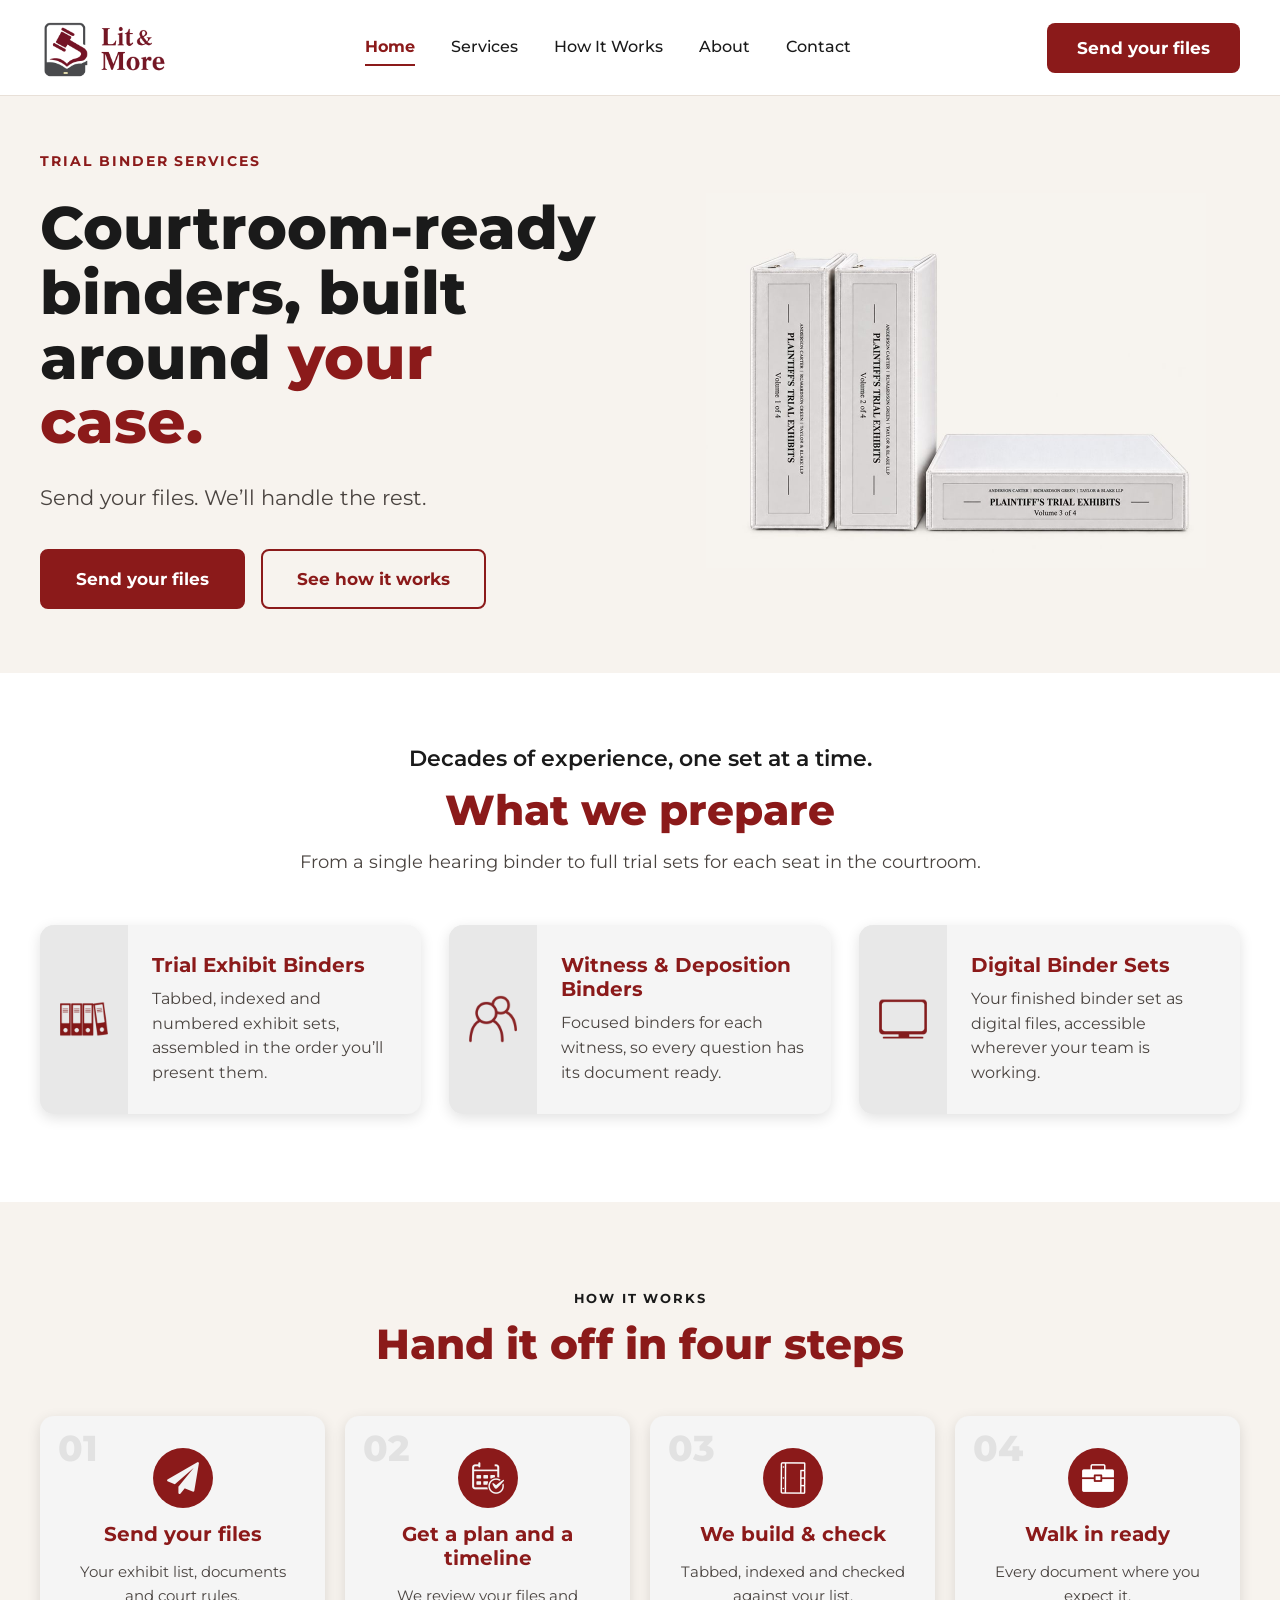
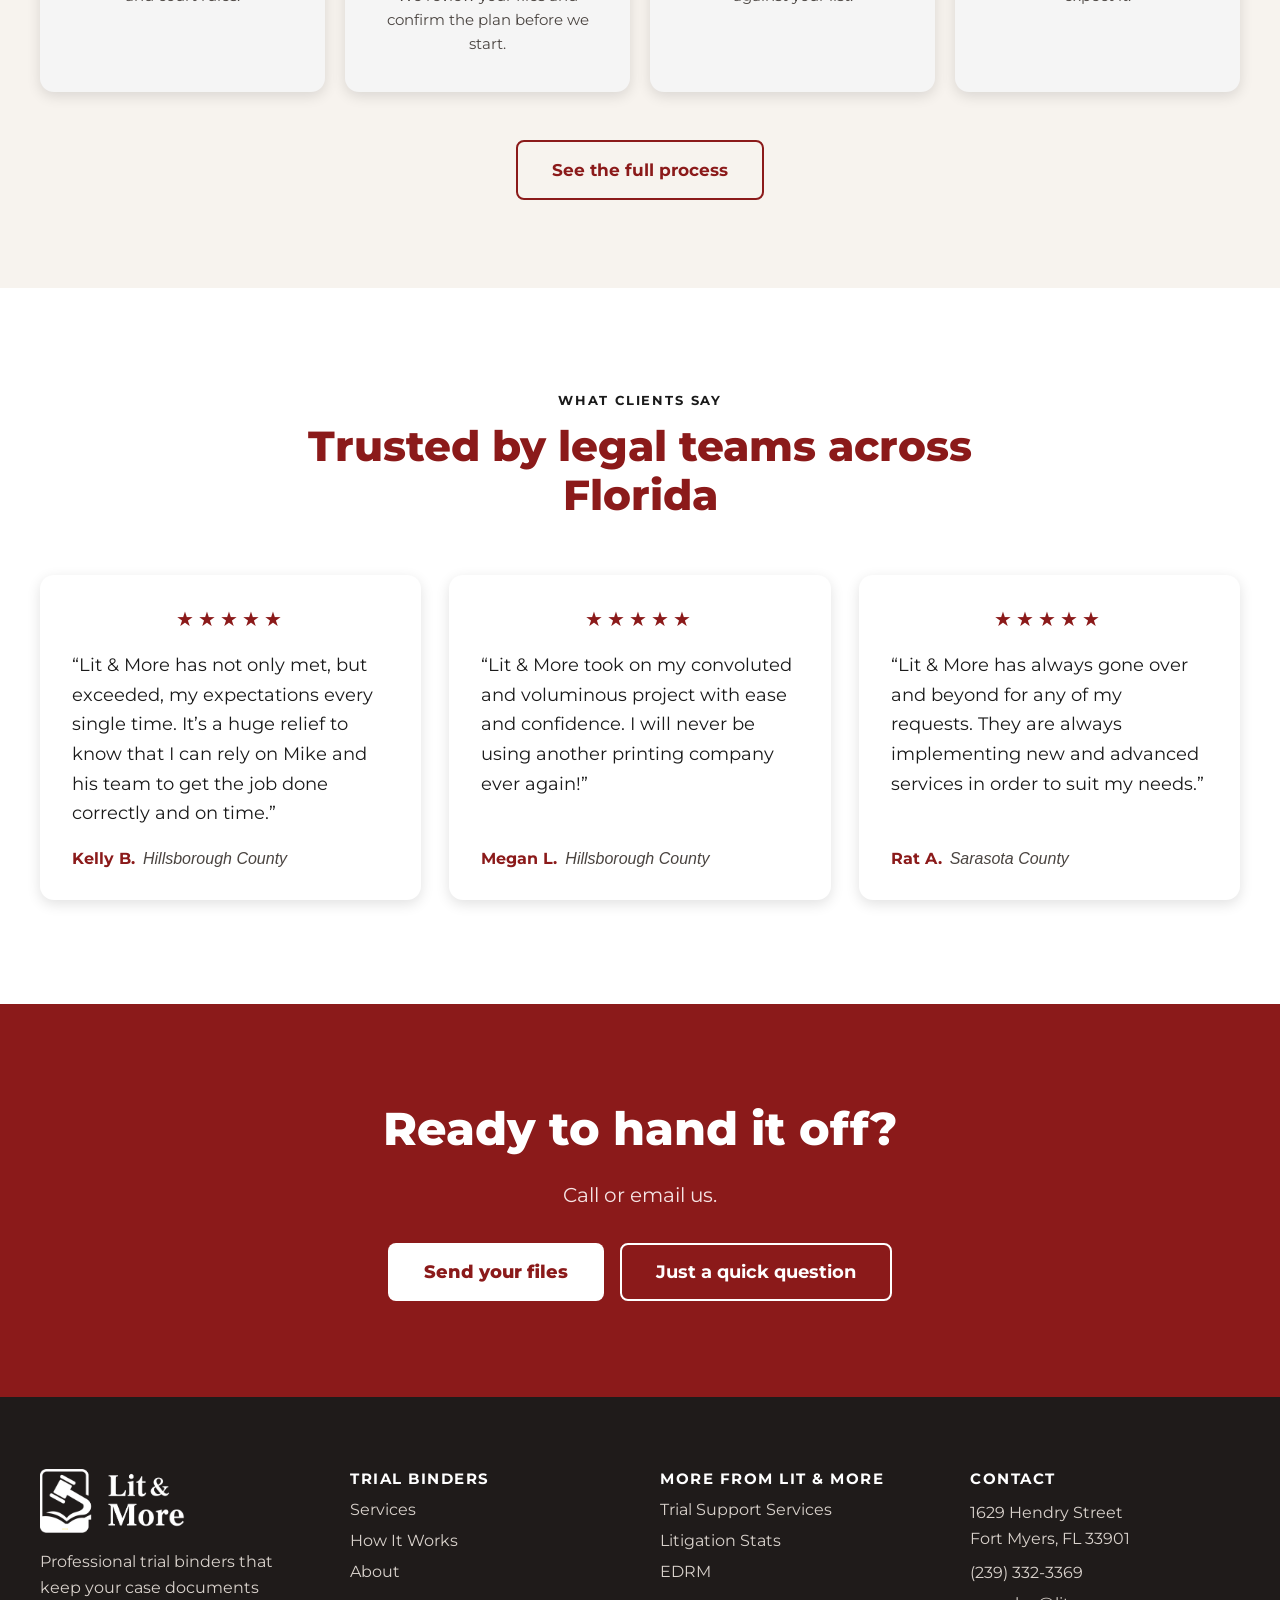
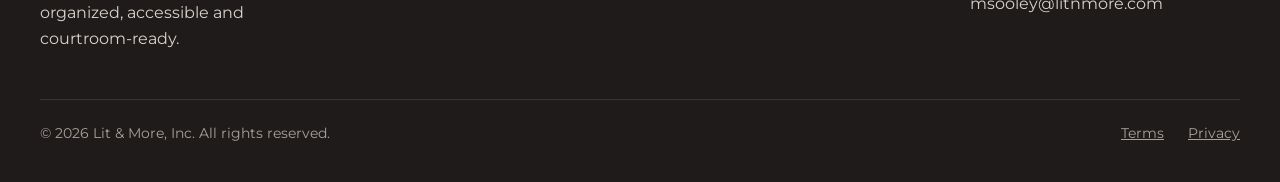
==== commit 1c42ca5a: "Add page descriptions and icon alt text, shorten Home steps Search descriptions on Services, How It " ====
--- a/site/index.html
+++ b/site/index.html
@@ -88,7 +88,7 @@
 <noscript><img height="1" width="1" style="display:none;" alt="" src="https://px.ads.linkedin.com/collect/?pid=10968929&amp;fmt=gif"></noscript>
 <div class="page" style="width: 100%; min-height: 100vh; display: flex; flex-direction: column; background: #FFFFFF; font-family: Montserrat, sans-serif; color: #1A1A1A">
 <div id="site-header"></div>
-<section style="background: #F7F3EE; padding: 56px 40px 64px; display: grid; grid-template-columns: repeat(2, minmax(0, 1fr)); gap: 64px; align-items: center"><div style="display: flex; flex-direction: column; gap: 26px"><div style="font-size: 14px; font-weight: 700; letter-spacing: 0.14em; text-transform: uppercase; color: #8B1A1A">Trial Binder Services</div><h1 style="margin: 0; font-size: 60px; line-height: 1.08; font-weight: 800; color: #1A1A1A">Courtroom-ready binders, built around <span style="color: #8B1A1A">your case.</span></h1><p style="margin: 0; font-size: 21px; line-height: 1.6; color: #4A4440">Send your files. We’ll handle the rest.</p><div style="display: flex; gap: 16px; margin-top: 8px"><a href="/contact" style="text-decoration: none; font-weight: 700; font-size: 17px; padding: 18px 34px; border-radius: 8px; background: #8B1A1A; color: #FFFFFF; border: 2px solid #8B1A1A">Send your files</a><a href="/how-it-works" style="text-decoration: none; font-weight: 700; font-size: 17px; padding: 18px 34px; border-radius: 8px; background: transparent; color: #8B1A1A; border: 2px solid #8B1A1A">See how it works</a></div></div><div style="display: flex; align-items: center; justify-content: center"><img src="images/hero-binders.jpg" alt="Three white trial exhibit binders labeled Plaintiff’s Trial Exhibits" width="1200" height="900" style="display: block; width: 100%; max-width: 500px; height: auto"></div></section><section style="padding: 72px 40px 88px; display: flex; flex-direction: column; align-items: center; gap: 48px"><div style="display: flex; flex-direction: column; align-items: center; gap: 14px; text-align: center; max-width: 820px"><p style="margin: 0; font-size: 22px; font-weight: 600; color: #1A1A1A">Decades of experience, one set at a time.</p><h2 style="margin: 0; font-size: 42px; line-height: 1.15; font-weight: 800; color: #8B1A1A">What we prepare</h2><p style="margin: 0; font-size: 18px; line-height: 1.6; color: #4A4440">From a single hearing binder to full trial sets for each seat in the courtroom.</p></div><div style="display: grid; grid-template-columns: repeat(3, minmax(0, 1fr)); gap: 28px; width: 100%"><div style="background: #F5F5F5; border-radius: 14px; box-shadow: 0 4px 14px rgba(0,0,0,0.12); display: flex; overflow: hidden"><div style="width: 88px; flex-shrink: 0; background: #E8E8E8; display: flex; align-items: center; justify-content: center"><img src="images/icon-trial-binders.png" alt="" width="48" height="48" style="display: block; width: 48px; height: 48px"></div><div style="padding: 28px 24px; display: flex; flex-direction: column; gap: 10px; justify-content: center"><h3 style="margin: 0; font-size: 20px; font-weight: 700; color: #8B1A1A">Trial Exhibit Binders</h3><p style="margin: 0; font-size: 16px; line-height: 1.55; color: #4A4440">Tabbed, indexed and numbered exhibit sets, assembled in the order you’ll present them.</p></div></div><div style="background: #F5F5F5; border-radius: 14px; box-shadow: 0 4px 14px rgba(0,0,0,0.12); display: flex; overflow: hidden"><div style="width: 88px; flex-shrink: 0; background: #E8E8E8; display: flex; align-items: center; justify-content: center"><img src="images/icon-witness.png" alt="" width="48" height="48" style="display: block; width: 48px; height: 48px"></div><div style="padding: 28px 24px; display: flex; flex-direction: column; gap: 10px; justify-content: center"><h3 style="margin: 0; font-size: 20px; font-weight: 700; color: #8B1A1A">Witness &amp; Deposition Binders</h3><p style="margin: 0; font-size: 16px; line-height: 1.55; color: #4A4440">Focused binders for each witness, so every question has its document ready.</p></div></div><div style="background: #F5F5F5; border-radius: 14px; box-shadow: 0 4px 14px rgba(0,0,0,0.12); display: flex; overflow: hidden"><div style="width: 88px; flex-shrink: 0; background: #E8E8E8; display: flex; align-items: center; justify-content: center"><img src="images/icon-digital.png" alt="" width="48" height="48" style="display: block; width: 48px; height: 48px"></div><div style="padding: 28px 24px; display: flex; flex-direction: column; gap: 10px; justify-content: center"><h3 style="margin: 0; font-size: 20px; font-weight: 700; color: #8B1A1A">Digital Binder Sets</h3><p style="margin: 0; font-size: 16px; line-height: 1.55; color: #4A4440">Your finished binder set as digital files, accessible wherever your team is working.</p></div></div></div></section><section style="background: #F7F3EE; padding: 88px 40px; display: flex; flex-direction: column; align-items: center; gap: 48px"><div style="display: flex; flex-direction: column; align-items: center; gap: 14px; text-align: center; max-width: 820px"><div style="font-size: 13px; font-weight: 700; letter-spacing: 0.14em; text-transform: uppercase; color: #1A1A1A">How it works</div><h2 style="margin: 0; font-size: 42px; line-height: 1.15; font-weight: 800; color: #8B1A1A">Hand it off in four steps</h2></div><div style="display: grid; grid-template-columns: repeat(4, minmax(0, 1fr)); gap: 20px; width: 100%"><div style="background: #F5F5F5; border-radius: 14px; box-shadow: 0 4px 14px rgba(0,0,0,0.12); position: relative; padding: 32px 24px 36px; display: flex; flex-direction: column; align-items: center; gap: 14px; text-align: center"><div style="position: absolute; top: 14px; left: 18px; font-size: 36px; font-weight: 800; color: #E2E2E2; line-height: 1">01</div><div style="width: 60px; height: 60px; border-radius: 50%; background: #8B1A1A; display: flex; align-items: center; justify-content: center"><img src="images/icon-step-send.png" alt="" width="32" height="32" style="display: block; width: 32px; height: 32px"></div><h3 style="margin: 0; font-size: 20px; font-weight: 700; color: #8B1A1A">Send your files</h3><p style="margin: 0; font-size: 15px; line-height: 1.6; color: #4A4440">Upload your exhibit list and documents, or email a link. Include any court or judge requirements for stickers, numbering and tabs.</p></div><div style="background: #F5F5F5; border-radius: 14px; box-shadow: 0 4px 14px rgba(0,0,0,0.12); position: relative; padding: 32px 24px 36px; display: flex; flex-direction: column; align-items: center; gap: 14px; text-align: center"><div style="position: absolute; top: 14px; left: 18px; font-size: 36px; font-weight: 800; color: #E2E2E2; line-height: 1">02</div><div style="width: 60px; height: 60px; border-radius: 50%; background: #8B1A1A; display: flex; align-items: center; justify-content: center"><img src="images/icon-step-plan.png" alt="" width="32" height="32" style="display: block; width: 32px; height: 32px"></div><h3 style="margin: 0; font-size: 20px; font-weight: 700; color: #8B1A1A">Get a plan and a timeline</h3><p style="margin: 0; font-size: 15px; line-height: 1.6; color: #4A4440">Tell us a bit about your needs and we’ll craft a straightforward plan with a timeline.</p></div><div style="background: #F5F5F5; border-radius: 14px; box-shadow: 0 4px 14px rgba(0,0,0,0.12); position: relative; padding: 32px 24px 36px; display: flex; flex-direction: column; align-items: center; gap: 14px; text-align: center"><div style="position: absolute; top: 14px; left: 18px; font-size: 36px; font-weight: 800; color: #E2E2E2; line-height: 1">03</div><div style="width: 60px; height: 60px; border-radius: 50%; background: #8B1A1A; display: flex; align-items: center; justify-content: center"><img src="images/icon-step-build.png" alt="" width="32" height="32" style="display: block; width: 32px; height: 32px"></div><h3 style="margin: 0; font-size: 20px; font-weight: 700; color: #8B1A1A">We build &amp; check</h3><p style="margin: 0; font-size: 15px; line-height: 1.6; color: #4A4440">We streamline your exhibits into organized binders, folders or digital files, tabbed and indexed.</p></div><div style="background: #F5F5F5; border-radius: 14px; box-shadow: 0 4px 14px rgba(0,0,0,0.12); position: relative; padding: 32px 24px 36px; display: flex; flex-direction: column; align-items: center; gap: 14px; text-align: center"><div style="position: absolute; top: 14px; left: 18px; font-size: 36px; font-weight: 800; color: #E2E2E2; line-height: 1">04</div><div style="width: 60px; height: 60px; border-radius: 50%; background: #8B1A1A; display: flex; align-items: center; justify-content: center"><img src="images/icon-step-ready.png" alt="" width="32" height="32" style="display: block; width: 32px; height: 32px"></div><h3 style="margin: 0; font-size: 20px; font-weight: 700; color: #8B1A1A">Walk in ready</h3><p style="margin: 0; font-size: 15px; line-height: 1.6; color: #4A4440">Your team arrives with clarity and confidence, and every document where you expect it.</p></div></div></section><section style="background: #FFFFFF; padding: 104px 40px; display: flex; flex-direction: column; align-items: center; gap: 56px"><div style="display: flex; flex-direction: column; align-items: center; gap: 14px; text-align: center; max-width: 820px"><div style="font-size: 13px; font-weight: 700; letter-spacing: 0.14em; text-transform: uppercase; color: #1A1A1A">What clients say</div><h2 style="margin: 0; font-size: 42px; line-height: 1.15; font-weight: 800; color: #8B1A1A">Trusted by legal teams across Florida</h2></div><div style="display: grid; grid-template-columns: repeat(3, minmax(0, 1fr)); gap: 28px; width: 100%"><figure style="margin: 0; background: #FFFFFF; border-radius: 14px; box-shadow: 0 4px 14px rgba(0,0,0,0.12); padding: 32px; display: flex; flex-direction: column; gap: 20px"><div style="text-align: center; font-size: 20px; letter-spacing: 4px; color: #8B1A1A" role="img" aria-label="5 out of 5 stars">★★★★★</div><blockquote style="margin: 0; font-size: 18px; line-height: 1.65; color: #1A1A1A">“Lit &amp; More has not only met, but exceeded, my expectations every single time. It’s a huge relief to know that I can rely on Mike and his team to get the job done correctly and on time.”</blockquote><figcaption style="margin-top: auto; font-size: 16px; color: #4A4440"><span style="font-weight: 700; color: #8B1A1A">Kelly B.</span>&nbsp;&nbsp;<em>Hillsborough County</em></figcaption></figure><figure style="margin: 0; background: #FFFFFF; border-radius: 14px; box-shadow: 0 4px 14px rgba(0,0,0,0.12); padding: 32px; display: flex; flex-direction: column; gap: 20px"><div style="text-align: center; font-size: 20px; letter-spacing: 4px; color: #8B1A1A" role="img" aria-label="5 out of 5 stars">★★★★★</div><blockquote style="margin: 0; font-size: 18px; line-height: 1.65; color: #1A1A1A">“Lit &amp; More took on my convoluted and voluminous project with ease and confidence. I will never be using another printing company ever again!”</blockquote><figcaption style="margin-top: auto; font-size: 16px; color: #4A4440"><span style="font-weight: 700; color: #8B1A1A">Megan L.</span>&nbsp;&nbsp;<em>Hillsborough County</em></figcaption></figure><figure style="margin: 0; background: #FFFFFF; border-radius: 14px; box-shadow: 0 4px 14px rgba(0,0,0,0.12); padding: 32px; display: flex; flex-direction: column; gap: 20px"><div style="text-align: center; font-size: 20px; letter-spacing: 4px; color: #8B1A1A" role="img" aria-label="5 out of 5 stars">★★★★★</div><blockquote style="margin: 0; font-size: 18px; line-height: 1.65; color: #1A1A1A">“Lit &amp; More has always gone over and beyond for any of my requests. They are always implementing new and advanced services in order to suit my needs.”</blockquote><figcaption style="margin-top: auto; font-size: 16px; color: #4A4440"><span style="font-weight: 700; color: #8B1A1A">Rat A.</span>&nbsp;&nbsp;<em>Sarasota County</em></figcaption></figure></div></section><section style="background: #8B1A1A; padding: 96px 40px; display: flex; flex-direction: column; align-items: center; gap: 22px; text-align: center"><h2 style="margin: 0; font-size: 46px; font-weight: 800; color: #FFFFFF">Ready to hand it off?</h2><p style="margin: 0; font-size: 20px; line-height: 1.6; color: #F6E4E4; max-width: 720px">Call or email us.</p><div style="display: flex; gap: 16px; margin-top: 10px"><a href="/contact" style="text-decoration: none; background: #FFFFFF; color: #8B1A1A; font-weight: 800; font-size: 18px; padding: 18px 36px; border-radius: 8px">Send your files</a><a href="/contact" style="text-decoration: none; background: transparent; color: #FFFFFF; font-weight: 700; font-size: 18px; padding: 16px 34px; border-radius: 8px; border: 2px solid #FFFFFF">Just a quick question</a></div></section>
+<section style="background: #F7F3EE; padding: 56px 40px 64px; display: grid; grid-template-columns: repeat(2, minmax(0, 1fr)); gap: 64px; align-items: center"><div style="display: flex; flex-direction: column; gap: 26px"><div style="font-size: 14px; font-weight: 700; letter-spacing: 0.14em; text-transform: uppercase; color: #8B1A1A">Trial Binder Services</div><h1 style="margin: 0; font-size: 60px; line-height: 1.08; font-weight: 800; color: #1A1A1A">Courtroom-ready binders, built around <span style="color: #8B1A1A">your case.</span></h1><p style="margin: 0; font-size: 21px; line-height: 1.6; color: #4A4440">Send your files. We’ll handle the rest.</p><div style="display: flex; gap: 16px; margin-top: 8px"><a href="/contact" style="text-decoration: none; font-weight: 700; font-size: 17px; padding: 18px 34px; border-radius: 8px; background: #8B1A1A; color: #FFFFFF; border: 2px solid #8B1A1A">Send your files</a><a href="/how-it-works" style="text-decoration: none; font-weight: 700; font-size: 17px; padding: 18px 34px; border-radius: 8px; background: transparent; color: #8B1A1A; border: 2px solid #8B1A1A">See how it works</a></div></div><div style="display: flex; align-items: center; justify-content: center"><img src="images/hero-binders.jpg" alt="Three white trial exhibit binders labeled Plaintiff’s Trial Exhibits" width="1200" height="900" style="display: block; width: 100%; max-width: 500px; height: auto"></div></section><section style="padding: 72px 40px 88px; display: flex; flex-direction: column; align-items: center; gap: 48px"><div style="display: flex; flex-direction: column; align-items: center; gap: 14px; text-align: center; max-width: 820px"><p style="margin: 0; font-size: 22px; font-weight: 600; color: #1A1A1A">Decades of experience, one set at a time.</p><h2 style="margin: 0; font-size: 42px; line-height: 1.15; font-weight: 800; color: #8B1A1A">What we prepare</h2><p style="margin: 0; font-size: 18px; line-height: 1.6; color: #4A4440">From a single hearing binder to full trial sets for each seat in the courtroom.</p></div><div style="display: grid; grid-template-columns: repeat(3, minmax(0, 1fr)); gap: 28px; width: 100%"><div style="background: #F5F5F5; border-radius: 14px; box-shadow: 0 4px 14px rgba(0,0,0,0.12); display: flex; overflow: hidden"><div style="width: 88px; flex-shrink: 0; background: #E8E8E8; display: flex; align-items: center; justify-content: center"><img src="images/icon-trial-binders.png" alt="Trial exhibit binders icon" width="48" height="48" style="display: block; width: 48px; height: 48px"></div><div style="padding: 28px 24px; display: flex; flex-direction: column; gap: 10px; justify-content: center"><h3 style="margin: 0; font-size: 20px; font-weight: 700; color: #8B1A1A">Trial Exhibit Binders</h3><p style="margin: 0; font-size: 16px; line-height: 1.55; color: #4A4440">Tabbed, indexed and numbered exhibit sets, assembled in the order you’ll present them.</p></div></div><div style="background: #F5F5F5; border-radius: 14px; box-shadow: 0 4px 14px rgba(0,0,0,0.12); display: flex; overflow: hidden"><div style="width: 88px; flex-shrink: 0; background: #E8E8E8; display: flex; align-items: center; justify-content: center"><img src="images/icon-witness.png" alt="Witness binders icon" width="48" height="48" style="display: block; width: 48px; height: 48px"></div><div style="padding: 28px 24px; display: flex; flex-direction: column; gap: 10px; justify-content: center"><h3 style="margin: 0; font-size: 20px; font-weight: 700; color: #8B1A1A">Witness &amp; Deposition Binders</h3><p style="margin: 0; font-size: 16px; line-height: 1.55; color: #4A4440">Focused binders for each witness, so every question has its document ready.</p></div></div><div style="background: #F5F5F5; border-radius: 14px; box-shadow: 0 4px 14px rgba(0,0,0,0.12); display: flex; overflow: hidden"><div style="width: 88px; flex-shrink: 0; background: #E8E8E8; display: flex; align-items: center; justify-content: center"><img src="images/icon-digital.png" alt="Digital binder sets icon" width="48" height="48" style="display: block; width: 48px; height: 48px"></div><div style="padding: 28px 24px; display: flex; flex-direction: column; gap: 10px; justify-content: center"><h3 style="margin: 0; font-size: 20px; font-weight: 700; color: #8B1A1A">Digital Binder Sets</h3><p style="margin: 0; font-size: 16px; line-height: 1.55; color: #4A4440">Your finished binder set as digital files, accessible wherever your team is working.</p></div></div></div></section><section style="background: #F7F3EE; padding: 88px 40px; display: flex; flex-direction: column; align-items: center; gap: 48px"><div style="display: flex; flex-direction: column; align-items: center; gap: 14px; text-align: center; max-width: 820px"><div style="font-size: 13px; font-weight: 700; letter-spacing: 0.14em; text-transform: uppercase; color: #1A1A1A">How it works</div><h2 style="margin: 0; font-size: 42px; line-height: 1.15; font-weight: 800; color: #8B1A1A">Hand it off in four steps</h2></div><div style="display: grid; grid-template-columns: repeat(4, minmax(0, 1fr)); gap: 20px; width: 100%"><div style="background: #F5F5F5; border-radius: 14px; box-shadow: 0 4px 14px rgba(0,0,0,0.12); position: relative; padding: 32px 24px 36px; display: flex; flex-direction: column; align-items: center; gap: 14px; text-align: center"><div style="position: absolute; top: 14px; left: 18px; font-size: 36px; font-weight: 800; color: #E2E2E2; line-height: 1">01</div><div style="width: 60px; height: 60px; border-radius: 50%; background: #8B1A1A; display: flex; align-items: center; justify-content: center"><img src="images/icon-step-send.png" alt="Send your files icon" width="32" height="32" style="display: block; width: 32px; height: 32px"></div><h3 style="margin: 0; font-size: 20px; font-weight: 700; color: #8B1A1A">Send your files</h3><p style="margin: 0; font-size: 15px; line-height: 1.6; color: #4A4440">Your exhibit list, documents and court rules.</p></div><div style="background: #F5F5F5; border-radius: 14px; box-shadow: 0 4px 14px rgba(0,0,0,0.12); position: relative; padding: 32px 24px 36px; display: flex; flex-direction: column; align-items: center; gap: 14px; text-align: center"><div style="position: absolute; top: 14px; left: 18px; font-size: 36px; font-weight: 800; color: #E2E2E2; line-height: 1">02</div><div style="width: 60px; height: 60px; border-radius: 50%; background: #8B1A1A; display: flex; align-items: center; justify-content: center"><img src="images/icon-step-plan.png" alt="Plan and timeline icon" width="32" height="32" style="display: block; width: 32px; height: 32px"></div><h3 style="margin: 0; font-size: 20px; font-weight: 700; color: #8B1A1A">Get a plan and a timeline</h3><p style="margin: 0; font-size: 15px; line-height: 1.6; color: #4A4440">We review your files and confirm the plan before we start.</p></div><div style="background: #F5F5F5; border-radius: 14px; box-shadow: 0 4px 14px rgba(0,0,0,0.12); position: relative; padding: 32px 24px 36px; display: flex; flex-direction: column; align-items: center; gap: 14px; text-align: center"><div style="position: absolute; top: 14px; left: 18px; font-size: 36px; font-weight: 800; color: #E2E2E2; line-height: 1">03</div><div style="width: 60px; height: 60px; border-radius: 50%; background: #8B1A1A; display: flex; align-items: center; justify-content: center"><img src="images/icon-step-build.png" alt="Build and check icon" width="32" height="32" style="display: block; width: 32px; height: 32px"></div><h3 style="margin: 0; font-size: 20px; font-weight: 700; color: #8B1A1A">We build &amp; check</h3><p style="margin: 0; font-size: 15px; line-height: 1.6; color: #4A4440">Tabbed, indexed and checked against your list.</p></div><div style="background: #F5F5F5; border-radius: 14px; box-shadow: 0 4px 14px rgba(0,0,0,0.12); position: relative; padding: 32px 24px 36px; display: flex; flex-direction: column; align-items: center; gap: 14px; text-align: center"><div style="position: absolute; top: 14px; left: 18px; font-size: 36px; font-weight: 800; color: #E2E2E2; line-height: 1">04</div><div style="width: 60px; height: 60px; border-radius: 50%; background: #8B1A1A; display: flex; align-items: center; justify-content: center"><img src="images/icon-step-ready.png" alt="Walk in ready icon" width="32" height="32" style="display: block; width: 32px; height: 32px"></div><h3 style="margin: 0; font-size: 20px; font-weight: 700; color: #8B1A1A">Walk in ready</h3><p style="margin: 0; font-size: 15px; line-height: 1.6; color: #4A4440">Every document where you expect it.</p></div></div><a href="/how-it-works" style="text-decoration: none; font-weight: 700; font-size: 17px; padding: 18px 34px; border-radius: 8px; background: transparent; color: #8B1A1A; border: 2px solid #8B1A1A">See the full process</a></section><section style="background: #FFFFFF; padding: 104px 40px; display: flex; flex-direction: column; align-items: center; gap: 56px"><div style="display: flex; flex-direction: column; align-items: center; gap: 14px; text-align: center; max-width: 820px"><div style="font-size: 13px; font-weight: 700; letter-spacing: 0.14em; text-transform: uppercase; color: #1A1A1A">What clients say</div><h2 style="margin: 0; font-size: 42px; line-height: 1.15; font-weight: 800; color: #8B1A1A">Trusted by legal teams across Florida</h2></div><div style="display: grid; grid-template-columns: repeat(3, minmax(0, 1fr)); gap: 28px; width: 100%"><figure style="margin: 0; background: #FFFFFF; border-radius: 14px; box-shadow: 0 4px 14px rgba(0,0,0,0.12); padding: 32px; display: flex; flex-direction: column; gap: 20px"><div style="text-align: center; font-size: 20px; letter-spacing: 4px; color: #8B1A1A" role="img" aria-label="5 out of 5 stars">★★★★★</div><blockquote style="margin: 0; font-size: 18px; line-height: 1.65; color: #1A1A1A">“Lit &amp; More has not only met, but exceeded, my expectations every single time. It’s a huge relief to know that I can rely on Mike and his team to get the job done correctly and on time.”</blockquote><figcaption style="margin-top: auto; font-size: 16px; color: #4A4440"><span style="font-weight: 700; color: #8B1A1A">Kelly B.</span>&nbsp;&nbsp;<em>Hillsborough County</em></figcaption></figure><figure style="margin: 0; background: #FFFFFF; border-radius: 14px; box-shadow: 0 4px 14px rgba(0,0,0,0.12); padding: 32px; display: flex; flex-direction: column; gap: 20px"><div style="text-align: center; font-size: 20px; letter-spacing: 4px; color: #8B1A1A" role="img" aria-label="5 out of 5 stars">★★★★★</div><blockquote style="margin: 0; font-size: 18px; line-height: 1.65; color: #1A1A1A">“Lit &amp; More took on my convoluted and voluminous project with ease and confidence. I will never be using another printing company ever again!”</blockquote><figcaption style="margin-top: auto; font-size: 16px; color: #4A4440"><span style="font-weight: 700; color: #8B1A1A">Megan L.</span>&nbsp;&nbsp;<em>Hillsborough County</em></figcaption></figure><figure style="margin: 0; background: #FFFFFF; border-radius: 14px; box-shadow: 0 4px 14px rgba(0,0,0,0.12); padding: 32px; display: flex; flex-direction: column; gap: 20px"><div style="text-align: center; font-size: 20px; letter-spacing: 4px; color: #8B1A1A" role="img" aria-label="5 out of 5 stars">★★★★★</div><blockquote style="margin: 0; font-size: 18px; line-height: 1.65; color: #1A1A1A">“Lit &amp; More has always gone over and beyond for any of my requests. They are always implementing new and advanced services in order to suit my needs.”</blockquote><figcaption style="margin-top: auto; font-size: 16px; color: #4A4440"><span style="font-weight: 700; color: #8B1A1A">Rat A.</span>&nbsp;&nbsp;<em>Sarasota County</em></figcaption></figure></div></section><section style="background: #8B1A1A; padding: 96px 40px; display: flex; flex-direction: column; align-items: center; gap: 22px; text-align: center"><h2 style="margin: 0; font-size: 46px; font-weight: 800; color: #FFFFFF">Ready to hand it off?</h2><p style="margin: 0; font-size: 20px; line-height: 1.6; color: #F6E4E4; max-width: 720px">Call or email us.</p><div style="display: flex; gap: 16px; margin-top: 10px"><a href="/contact" style="text-decoration: none; background: #FFFFFF; color: #8B1A1A; font-weight: 800; font-size: 18px; padding: 18px 36px; border-radius: 8px">Send your files</a><a href="/contact" style="text-decoration: none; background: transparent; color: #FFFFFF; font-weight: 700; font-size: 18px; padding: 16px 34px; border-radius: 8px; border: 2px solid #FFFFFF">Just a quick question</a></div></section>
 <div id="site-footer"></div>
 </div>
 </body>
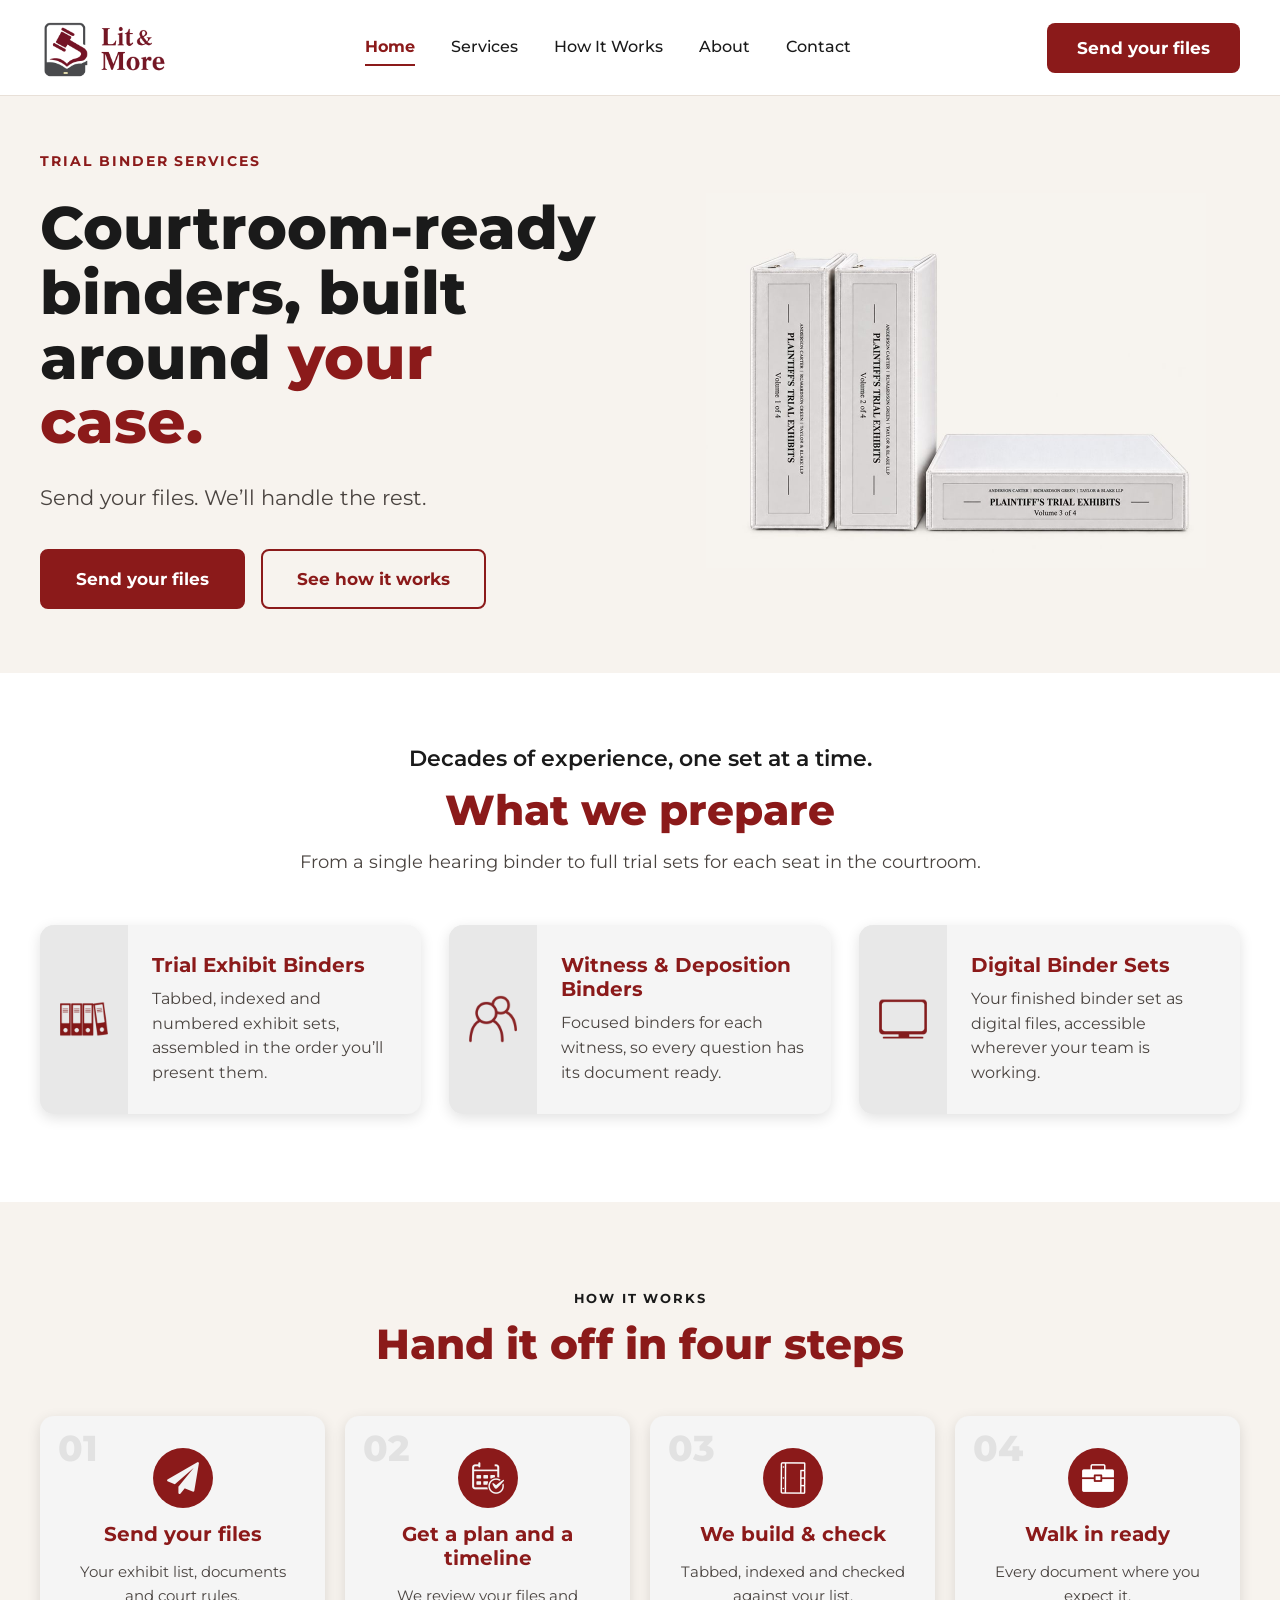
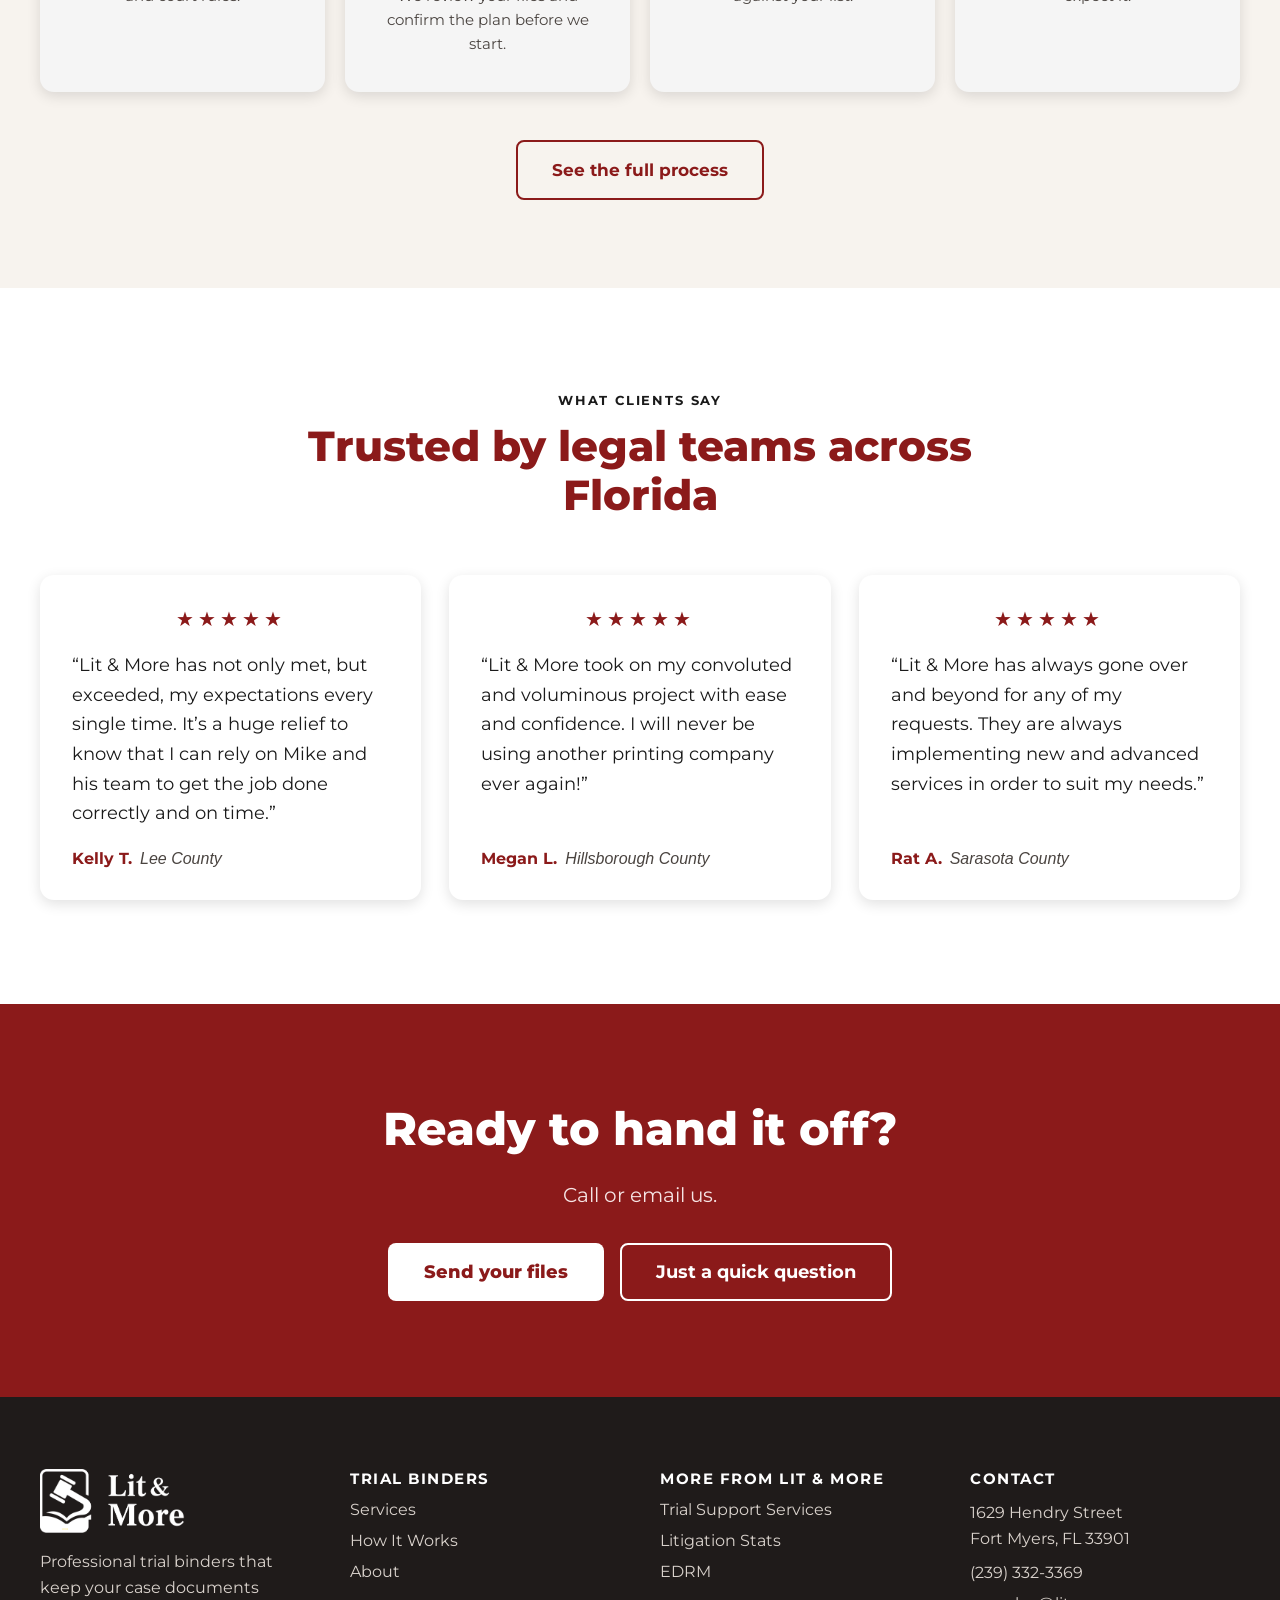
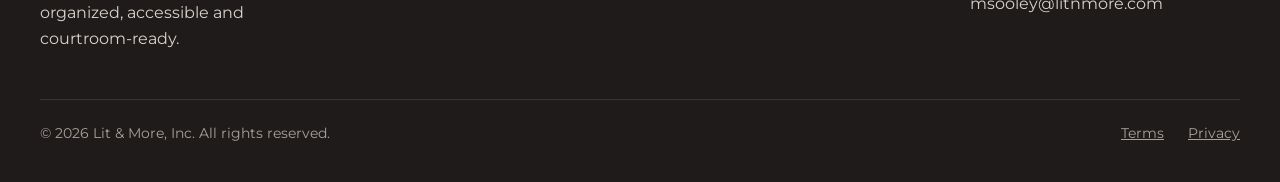
==== commit 411d5be8: "Correct first testimonial and stop duplicate HubSpot form capture Kelly T., Lee County (was Kelly B." ====
--- a/site/index.html
+++ b/site/index.html
@@ -88,7 +88,7 @@
 <noscript><img height="1" width="1" style="display:none;" alt="" src="https://px.ads.linkedin.com/collect/?pid=10968929&amp;fmt=gif"></noscript>
 <div class="page" style="width: 100%; min-height: 100vh; display: flex; flex-direction: column; background: #FFFFFF; font-family: Montserrat, sans-serif; color: #1A1A1A">
 <div id="site-header"></div>
-<section style="background: #F7F3EE; padding: 56px 40px 64px; display: grid; grid-template-columns: repeat(2, minmax(0, 1fr)); gap: 64px; align-items: center"><div style="display: flex; flex-direction: column; gap: 26px"><div style="font-size: 14px; font-weight: 700; letter-spacing: 0.14em; text-transform: uppercase; color: #8B1A1A">Trial Binder Services</div><h1 style="margin: 0; font-size: 60px; line-height: 1.08; font-weight: 800; color: #1A1A1A">Courtroom-ready binders, built around <span style="color: #8B1A1A">your case.</span></h1><p style="margin: 0; font-size: 21px; line-height: 1.6; color: #4A4440">Send your files. We’ll handle the rest.</p><div style="display: flex; gap: 16px; margin-top: 8px"><a href="/contact" style="text-decoration: none; font-weight: 700; font-size: 17px; padding: 18px 34px; border-radius: 8px; background: #8B1A1A; color: #FFFFFF; border: 2px solid #8B1A1A">Send your files</a><a href="/how-it-works" style="text-decoration: none; font-weight: 700; font-size: 17px; padding: 18px 34px; border-radius: 8px; background: transparent; color: #8B1A1A; border: 2px solid #8B1A1A">See how it works</a></div></div><div style="display: flex; align-items: center; justify-content: center"><img src="images/hero-binders.jpg" alt="Three white trial exhibit binders labeled Plaintiff’s Trial Exhibits" width="1200" height="900" style="display: block; width: 100%; max-width: 500px; height: auto"></div></section><section style="padding: 72px 40px 88px; display: flex; flex-direction: column; align-items: center; gap: 48px"><div style="display: flex; flex-direction: column; align-items: center; gap: 14px; text-align: center; max-width: 820px"><p style="margin: 0; font-size: 22px; font-weight: 600; color: #1A1A1A">Decades of experience, one set at a time.</p><h2 style="margin: 0; font-size: 42px; line-height: 1.15; font-weight: 800; color: #8B1A1A">What we prepare</h2><p style="margin: 0; font-size: 18px; line-height: 1.6; color: #4A4440">From a single hearing binder to full trial sets for each seat in the courtroom.</p></div><div style="display: grid; grid-template-columns: repeat(3, minmax(0, 1fr)); gap: 28px; width: 100%"><div style="background: #F5F5F5; border-radius: 14px; box-shadow: 0 4px 14px rgba(0,0,0,0.12); display: flex; overflow: hidden"><div style="width: 88px; flex-shrink: 0; background: #E8E8E8; display: flex; align-items: center; justify-content: center"><img src="images/icon-trial-binders.png" alt="Trial exhibit binders icon" width="48" height="48" style="display: block; width: 48px; height: 48px"></div><div style="padding: 28px 24px; display: flex; flex-direction: column; gap: 10px; justify-content: center"><h3 style="margin: 0; font-size: 20px; font-weight: 700; color: #8B1A1A">Trial Exhibit Binders</h3><p style="margin: 0; font-size: 16px; line-height: 1.55; color: #4A4440">Tabbed, indexed and numbered exhibit sets, assembled in the order you’ll present them.</p></div></div><div style="background: #F5F5F5; border-radius: 14px; box-shadow: 0 4px 14px rgba(0,0,0,0.12); display: flex; overflow: hidden"><div style="width: 88px; flex-shrink: 0; background: #E8E8E8; display: flex; align-items: center; justify-content: center"><img src="images/icon-witness.png" alt="Witness binders icon" width="48" height="48" style="display: block; width: 48px; height: 48px"></div><div style="padding: 28px 24px; display: flex; flex-direction: column; gap: 10px; justify-content: center"><h3 style="margin: 0; font-size: 20px; font-weight: 700; color: #8B1A1A">Witness &amp; Deposition Binders</h3><p style="margin: 0; font-size: 16px; line-height: 1.55; color: #4A4440">Focused binders for each witness, so every question has its document ready.</p></div></div><div style="background: #F5F5F5; border-radius: 14px; box-shadow: 0 4px 14px rgba(0,0,0,0.12); display: flex; overflow: hidden"><div style="width: 88px; flex-shrink: 0; background: #E8E8E8; display: flex; align-items: center; justify-content: center"><img src="images/icon-digital.png" alt="Digital binder sets icon" width="48" height="48" style="display: block; width: 48px; height: 48px"></div><div style="padding: 28px 24px; display: flex; flex-direction: column; gap: 10px; justify-content: center"><h3 style="margin: 0; font-size: 20px; font-weight: 700; color: #8B1A1A">Digital Binder Sets</h3><p style="margin: 0; font-size: 16px; line-height: 1.55; color: #4A4440">Your finished binder set as digital files, accessible wherever your team is working.</p></div></div></div></section><section style="background: #F7F3EE; padding: 88px 40px; display: flex; flex-direction: column; align-items: center; gap: 48px"><div style="display: flex; flex-direction: column; align-items: center; gap: 14px; text-align: center; max-width: 820px"><div style="font-size: 13px; font-weight: 700; letter-spacing: 0.14em; text-transform: uppercase; color: #1A1A1A">How it works</div><h2 style="margin: 0; font-size: 42px; line-height: 1.15; font-weight: 800; color: #8B1A1A">Hand it off in four steps</h2></div><div style="display: grid; grid-template-columns: repeat(4, minmax(0, 1fr)); gap: 20px; width: 100%"><div style="background: #F5F5F5; border-radius: 14px; box-shadow: 0 4px 14px rgba(0,0,0,0.12); position: relative; padding: 32px 24px 36px; display: flex; flex-direction: column; align-items: center; gap: 14px; text-align: center"><div style="position: absolute; top: 14px; left: 18px; font-size: 36px; font-weight: 800; color: #E2E2E2; line-height: 1">01</div><div style="width: 60px; height: 60px; border-radius: 50%; background: #8B1A1A; display: flex; align-items: center; justify-content: center"><img src="images/icon-step-send.png" alt="Send your files icon" width="32" height="32" style="display: block; width: 32px; height: 32px"></div><h3 style="margin: 0; font-size: 20px; font-weight: 700; color: #8B1A1A">Send your files</h3><p style="margin: 0; font-size: 15px; line-height: 1.6; color: #4A4440">Your exhibit list, documents and court rules.</p></div><div style="background: #F5F5F5; border-radius: 14px; box-shadow: 0 4px 14px rgba(0,0,0,0.12); position: relative; padding: 32px 24px 36px; display: flex; flex-direction: column; align-items: center; gap: 14px; text-align: center"><div style="position: absolute; top: 14px; left: 18px; font-size: 36px; font-weight: 800; color: #E2E2E2; line-height: 1">02</div><div style="width: 60px; height: 60px; border-radius: 50%; background: #8B1A1A; display: flex; align-items: center; justify-content: center"><img src="images/icon-step-plan.png" alt="Plan and timeline icon" width="32" height="32" style="display: block; width: 32px; height: 32px"></div><h3 style="margin: 0; font-size: 20px; font-weight: 700; color: #8B1A1A">Get a plan and a timeline</h3><p style="margin: 0; font-size: 15px; line-height: 1.6; color: #4A4440">We review your files and confirm the plan before we start.</p></div><div style="background: #F5F5F5; border-radius: 14px; box-shadow: 0 4px 14px rgba(0,0,0,0.12); position: relative; padding: 32px 24px 36px; display: flex; flex-direction: column; align-items: center; gap: 14px; text-align: center"><div style="position: absolute; top: 14px; left: 18px; font-size: 36px; font-weight: 800; color: #E2E2E2; line-height: 1">03</div><div style="width: 60px; height: 60px; border-radius: 50%; background: #8B1A1A; display: flex; align-items: center; justify-content: center"><img src="images/icon-step-build.png" alt="Build and check icon" width="32" height="32" style="display: block; width: 32px; height: 32px"></div><h3 style="margin: 0; font-size: 20px; font-weight: 700; color: #8B1A1A">We build &amp; check</h3><p style="margin: 0; font-size: 15px; line-height: 1.6; color: #4A4440">Tabbed, indexed and checked against your list.</p></div><div style="background: #F5F5F5; border-radius: 14px; box-shadow: 0 4px 14px rgba(0,0,0,0.12); position: relative; padding: 32px 24px 36px; display: flex; flex-direction: column; align-items: center; gap: 14px; text-align: center"><div style="position: absolute; top: 14px; left: 18px; font-size: 36px; font-weight: 800; color: #E2E2E2; line-height: 1">04</div><div style="width: 60px; height: 60px; border-radius: 50%; background: #8B1A1A; display: flex; align-items: center; justify-content: center"><img src="images/icon-step-ready.png" alt="Walk in ready icon" width="32" height="32" style="display: block; width: 32px; height: 32px"></div><h3 style="margin: 0; font-size: 20px; font-weight: 700; color: #8B1A1A">Walk in ready</h3><p style="margin: 0; font-size: 15px; line-height: 1.6; color: #4A4440">Every document where you expect it.</p></div></div><a href="/how-it-works" style="text-decoration: none; font-weight: 700; font-size: 17px; padding: 18px 34px; border-radius: 8px; background: transparent; color: #8B1A1A; border: 2px solid #8B1A1A">See the full process</a></section><section style="background: #FFFFFF; padding: 104px 40px; display: flex; flex-direction: column; align-items: center; gap: 56px"><div style="display: flex; flex-direction: column; align-items: center; gap: 14px; text-align: center; max-width: 820px"><div style="font-size: 13px; font-weight: 700; letter-spacing: 0.14em; text-transform: uppercase; color: #1A1A1A">What clients say</div><h2 style="margin: 0; font-size: 42px; line-height: 1.15; font-weight: 800; color: #8B1A1A">Trusted by legal teams across Florida</h2></div><div style="display: grid; grid-template-columns: repeat(3, minmax(0, 1fr)); gap: 28px; width: 100%"><figure style="margin: 0; background: #FFFFFF; border-radius: 14px; box-shadow: 0 4px 14px rgba(0,0,0,0.12); padding: 32px; display: flex; flex-direction: column; gap: 20px"><div style="text-align: center; font-size: 20px; letter-spacing: 4px; color: #8B1A1A" role="img" aria-label="5 out of 5 stars">★★★★★</div><blockquote style="margin: 0; font-size: 18px; line-height: 1.65; color: #1A1A1A">“Lit &amp; More has not only met, but exceeded, my expectations every single time. It’s a huge relief to know that I can rely on Mike and his team to get the job done correctly and on time.”</blockquote><figcaption style="margin-top: auto; font-size: 16px; color: #4A4440"><span style="font-weight: 700; color: #8B1A1A">Kelly B.</span>&nbsp;&nbsp;<em>Hillsborough County</em></figcaption></figure><figure style="margin: 0; background: #FFFFFF; border-radius: 14px; box-shadow: 0 4px 14px rgba(0,0,0,0.12); padding: 32px; display: flex; flex-direction: column; gap: 20px"><div style="text-align: center; font-size: 20px; letter-spacing: 4px; color: #8B1A1A" role="img" aria-label="5 out of 5 stars">★★★★★</div><blockquote style="margin: 0; font-size: 18px; line-height: 1.65; color: #1A1A1A">“Lit &amp; More took on my convoluted and voluminous project with ease and confidence. I will never be using another printing company ever again!”</blockquote><figcaption style="margin-top: auto; font-size: 16px; color: #4A4440"><span style="font-weight: 700; color: #8B1A1A">Megan L.</span>&nbsp;&nbsp;<em>Hillsborough County</em></figcaption></figure><figure style="margin: 0; background: #FFFFFF; border-radius: 14px; box-shadow: 0 4px 14px rgba(0,0,0,0.12); padding: 32px; display: flex; flex-direction: column; gap: 20px"><div style="text-align: center; font-size: 20px; letter-spacing: 4px; color: #8B1A1A" role="img" aria-label="5 out of 5 stars">★★★★★</div><blockquote style="margin: 0; font-size: 18px; line-height: 1.65; color: #1A1A1A">“Lit &amp; More has always gone over and beyond for any of my requests. They are always implementing new and advanced services in order to suit my needs.”</blockquote><figcaption style="margin-top: auto; font-size: 16px; color: #4A4440"><span style="font-weight: 700; color: #8B1A1A">Rat A.</span>&nbsp;&nbsp;<em>Sarasota County</em></figcaption></figure></div></section><section style="background: #8B1A1A; padding: 96px 40px; display: flex; flex-direction: column; align-items: center; gap: 22px; text-align: center"><h2 style="margin: 0; font-size: 46px; font-weight: 800; color: #FFFFFF">Ready to hand it off?</h2><p style="margin: 0; font-size: 20px; line-height: 1.6; color: #F6E4E4; max-width: 720px">Call or email us.</p><div style="display: flex; gap: 16px; margin-top: 10px"><a href="/contact" style="text-decoration: none; background: #FFFFFF; color: #8B1A1A; font-weight: 800; font-size: 18px; padding: 18px 36px; border-radius: 8px">Send your files</a><a href="/contact" style="text-decoration: none; background: transparent; color: #FFFFFF; font-weight: 700; font-size: 18px; padding: 16px 34px; border-radius: 8px; border: 2px solid #FFFFFF">Just a quick question</a></div></section>
+<section style="background: #F7F3EE; padding: 56px 40px 64px; display: grid; grid-template-columns: repeat(2, minmax(0, 1fr)); gap: 64px; align-items: center"><div style="display: flex; flex-direction: column; gap: 26px"><div style="font-size: 14px; font-weight: 700; letter-spacing: 0.14em; text-transform: uppercase; color: #8B1A1A">Trial Binder Services</div><h1 style="margin: 0; font-size: 60px; line-height: 1.08; font-weight: 800; color: #1A1A1A">Courtroom-ready binders, built around <span style="color: #8B1A1A">your case.</span></h1><p style="margin: 0; font-size: 21px; line-height: 1.6; color: #4A4440">Send your files. We’ll handle the rest.</p><div style="display: flex; gap: 16px; margin-top: 8px"><a href="/contact" style="text-decoration: none; font-weight: 700; font-size: 17px; padding: 18px 34px; border-radius: 8px; background: #8B1A1A; color: #FFFFFF; border: 2px solid #8B1A1A">Send your files</a><a href="/how-it-works" style="text-decoration: none; font-weight: 700; font-size: 17px; padding: 18px 34px; border-radius: 8px; background: transparent; color: #8B1A1A; border: 2px solid #8B1A1A">See how it works</a></div></div><div style="display: flex; align-items: center; justify-content: center"><img src="images/hero-binders.jpg" alt="Three white trial exhibit binders labeled Plaintiff’s Trial Exhibits" width="1200" height="900" style="display: block; width: 100%; max-width: 500px; height: auto"></div></section><section style="padding: 72px 40px 88px; display: flex; flex-direction: column; align-items: center; gap: 48px"><div style="display: flex; flex-direction: column; align-items: center; gap: 14px; text-align: center; max-width: 820px"><p style="margin: 0; font-size: 22px; font-weight: 600; color: #1A1A1A">Decades of experience, one set at a time.</p><h2 style="margin: 0; font-size: 42px; line-height: 1.15; font-weight: 800; color: #8B1A1A">What we prepare</h2><p style="margin: 0; font-size: 18px; line-height: 1.6; color: #4A4440">From a single hearing binder to full trial sets for each seat in the courtroom.</p></div><div style="display: grid; grid-template-columns: repeat(3, minmax(0, 1fr)); gap: 28px; width: 100%"><div style="background: #F5F5F5; border-radius: 14px; box-shadow: 0 4px 14px rgba(0,0,0,0.12); display: flex; overflow: hidden"><div style="width: 88px; flex-shrink: 0; background: #E8E8E8; display: flex; align-items: center; justify-content: center"><img src="images/icon-trial-binders.png" alt="Trial exhibit binders icon" width="48" height="48" style="display: block; width: 48px; height: 48px"></div><div style="padding: 28px 24px; display: flex; flex-direction: column; gap: 10px; justify-content: center"><h3 style="margin: 0; font-size: 20px; font-weight: 700; color: #8B1A1A">Trial Exhibit Binders</h3><p style="margin: 0; font-size: 16px; line-height: 1.55; color: #4A4440">Tabbed, indexed and numbered exhibit sets, assembled in the order you’ll present them.</p></div></div><div style="background: #F5F5F5; border-radius: 14px; box-shadow: 0 4px 14px rgba(0,0,0,0.12); display: flex; overflow: hidden"><div style="width: 88px; flex-shrink: 0; background: #E8E8E8; display: flex; align-items: center; justify-content: center"><img src="images/icon-witness.png" alt="Witness binders icon" width="48" height="48" style="display: block; width: 48px; height: 48px"></div><div style="padding: 28px 24px; display: flex; flex-direction: column; gap: 10px; justify-content: center"><h3 style="margin: 0; font-size: 20px; font-weight: 700; color: #8B1A1A">Witness &amp; Deposition Binders</h3><p style="margin: 0; font-size: 16px; line-height: 1.55; color: #4A4440">Focused binders for each witness, so every question has its document ready.</p></div></div><div style="background: #F5F5F5; border-radius: 14px; box-shadow: 0 4px 14px rgba(0,0,0,0.12); display: flex; overflow: hidden"><div style="width: 88px; flex-shrink: 0; background: #E8E8E8; display: flex; align-items: center; justify-content: center"><img src="images/icon-digital.png" alt="Digital binder sets icon" width="48" height="48" style="display: block; width: 48px; height: 48px"></div><div style="padding: 28px 24px; display: flex; flex-direction: column; gap: 10px; justify-content: center"><h3 style="margin: 0; font-size: 20px; font-weight: 700; color: #8B1A1A">Digital Binder Sets</h3><p style="margin: 0; font-size: 16px; line-height: 1.55; color: #4A4440">Your finished binder set as digital files, accessible wherever your team is working.</p></div></div></div></section><section style="background: #F7F3EE; padding: 88px 40px; display: flex; flex-direction: column; align-items: center; gap: 48px"><div style="display: flex; flex-direction: column; align-items: center; gap: 14px; text-align: center; max-width: 820px"><div style="font-size: 13px; font-weight: 700; letter-spacing: 0.14em; text-transform: uppercase; color: #1A1A1A">How it works</div><h2 style="margin: 0; font-size: 42px; line-height: 1.15; font-weight: 800; color: #8B1A1A">Hand it off in four steps</h2></div><div style="display: grid; grid-template-columns: repeat(4, minmax(0, 1fr)); gap: 20px; width: 100%"><div style="background: #F5F5F5; border-radius: 14px; box-shadow: 0 4px 14px rgba(0,0,0,0.12); position: relative; padding: 32px 24px 36px; display: flex; flex-direction: column; align-items: center; gap: 14px; text-align: center"><div style="position: absolute; top: 14px; left: 18px; font-size: 36px; font-weight: 800; color: #E2E2E2; line-height: 1">01</div><div style="width: 60px; height: 60px; border-radius: 50%; background: #8B1A1A; display: flex; align-items: center; justify-content: center"><img src="images/icon-step-send.png" alt="Send your files icon" width="32" height="32" style="display: block; width: 32px; height: 32px"></div><h3 style="margin: 0; font-size: 20px; font-weight: 700; color: #8B1A1A">Send your files</h3><p style="margin: 0; font-size: 15px; line-height: 1.6; color: #4A4440">Your exhibit list, documents and court rules.</p></div><div style="background: #F5F5F5; border-radius: 14px; box-shadow: 0 4px 14px rgba(0,0,0,0.12); position: relative; padding: 32px 24px 36px; display: flex; flex-direction: column; align-items: center; gap: 14px; text-align: center"><div style="position: absolute; top: 14px; left: 18px; font-size: 36px; font-weight: 800; color: #E2E2E2; line-height: 1">02</div><div style="width: 60px; height: 60px; border-radius: 50%; background: #8B1A1A; display: flex; align-items: center; justify-content: center"><img src="images/icon-step-plan.png" alt="Plan and timeline icon" width="32" height="32" style="display: block; width: 32px; height: 32px"></div><h3 style="margin: 0; font-size: 20px; font-weight: 700; color: #8B1A1A">Get a plan and a timeline</h3><p style="margin: 0; font-size: 15px; line-height: 1.6; color: #4A4440">We review your files and confirm the plan before we start.</p></div><div style="background: #F5F5F5; border-radius: 14px; box-shadow: 0 4px 14px rgba(0,0,0,0.12); position: relative; padding: 32px 24px 36px; display: flex; flex-direction: column; align-items: center; gap: 14px; text-align: center"><div style="position: absolute; top: 14px; left: 18px; font-size: 36px; font-weight: 800; color: #E2E2E2; line-height: 1">03</div><div style="width: 60px; height: 60px; border-radius: 50%; background: #8B1A1A; display: flex; align-items: center; justify-content: center"><img src="images/icon-step-build.png" alt="Build and check icon" width="32" height="32" style="display: block; width: 32px; height: 32px"></div><h3 style="margin: 0; font-size: 20px; font-weight: 700; color: #8B1A1A">We build &amp; check</h3><p style="margin: 0; font-size: 15px; line-height: 1.6; color: #4A4440">Tabbed, indexed and checked against your list.</p></div><div style="background: #F5F5F5; border-radius: 14px; box-shadow: 0 4px 14px rgba(0,0,0,0.12); position: relative; padding: 32px 24px 36px; display: flex; flex-direction: column; align-items: center; gap: 14px; text-align: center"><div style="position: absolute; top: 14px; left: 18px; font-size: 36px; font-weight: 800; color: #E2E2E2; line-height: 1">04</div><div style="width: 60px; height: 60px; border-radius: 50%; background: #8B1A1A; display: flex; align-items: center; justify-content: center"><img src="images/icon-step-ready.png" alt="Walk in ready icon" width="32" height="32" style="display: block; width: 32px; height: 32px"></div><h3 style="margin: 0; font-size: 20px; font-weight: 700; color: #8B1A1A">Walk in ready</h3><p style="margin: 0; font-size: 15px; line-height: 1.6; color: #4A4440">Every document where you expect it.</p></div></div><a href="/how-it-works" style="text-decoration: none; font-weight: 700; font-size: 17px; padding: 18px 34px; border-radius: 8px; background: transparent; color: #8B1A1A; border: 2px solid #8B1A1A">See the full process</a></section><section style="background: #FFFFFF; padding: 104px 40px; display: flex; flex-direction: column; align-items: center; gap: 56px"><div style="display: flex; flex-direction: column; align-items: center; gap: 14px; text-align: center; max-width: 820px"><div style="font-size: 13px; font-weight: 700; letter-spacing: 0.14em; text-transform: uppercase; color: #1A1A1A">What clients say</div><h2 style="margin: 0; font-size: 42px; line-height: 1.15; font-weight: 800; color: #8B1A1A">Trusted by legal teams across Florida</h2></div><div style="display: grid; grid-template-columns: repeat(3, minmax(0, 1fr)); gap: 28px; width: 100%"><figure style="margin: 0; background: #FFFFFF; border-radius: 14px; box-shadow: 0 4px 14px rgba(0,0,0,0.12); padding: 32px; display: flex; flex-direction: column; gap: 20px"><div style="text-align: center; font-size: 20px; letter-spacing: 4px; color: #8B1A1A" role="img" aria-label="5 out of 5 stars">★★★★★</div><blockquote style="margin: 0; font-size: 18px; line-height: 1.65; color: #1A1A1A">“Lit &amp; More has not only met, but exceeded, my expectations every single time. It’s a huge relief to know that I can rely on Mike and his team to get the job done correctly and on time.”</blockquote><figcaption style="margin-top: auto; font-size: 16px; color: #4A4440"><span style="font-weight: 700; color: #8B1A1A">Kelly T.</span>&nbsp;&nbsp;<em>Lee County</em></figcaption></figure><figure style="margin: 0; background: #FFFFFF; border-radius: 14px; box-shadow: 0 4px 14px rgba(0,0,0,0.12); padding: 32px; display: flex; flex-direction: column; gap: 20px"><div style="text-align: center; font-size: 20px; letter-spacing: 4px; color: #8B1A1A" role="img" aria-label="5 out of 5 stars">★★★★★</div><blockquote style="margin: 0; font-size: 18px; line-height: 1.65; color: #1A1A1A">“Lit &amp; More took on my convoluted and voluminous project with ease and confidence. I will never be using another printing company ever again!”</blockquote><figcaption style="margin-top: auto; font-size: 16px; color: #4A4440"><span style="font-weight: 700; color: #8B1A1A">Megan L.</span>&nbsp;&nbsp;<em>Hillsborough County</em></figcaption></figure><figure style="margin: 0; background: #FFFFFF; border-radius: 14px; box-shadow: 0 4px 14px rgba(0,0,0,0.12); padding: 32px; display: flex; flex-direction: column; gap: 20px"><div style="text-align: center; font-size: 20px; letter-spacing: 4px; color: #8B1A1A" role="img" aria-label="5 out of 5 stars">★★★★★</div><blockquote style="margin: 0; font-size: 18px; line-height: 1.65; color: #1A1A1A">“Lit &amp; More has always gone over and beyond for any of my requests. They are always implementing new and advanced services in order to suit my needs.”</blockquote><figcaption style="margin-top: auto; font-size: 16px; color: #4A4440"><span style="font-weight: 700; color: #8B1A1A">Rat A.</span>&nbsp;&nbsp;<em>Sarasota County</em></figcaption></figure></div></section><section style="background: #8B1A1A; padding: 96px 40px; display: flex; flex-direction: column; align-items: center; gap: 22px; text-align: center"><h2 style="margin: 0; font-size: 46px; font-weight: 800; color: #FFFFFF">Ready to hand it off?</h2><p style="margin: 0; font-size: 20px; line-height: 1.6; color: #F6E4E4; max-width: 720px">Call or email us.</p><div style="display: flex; gap: 16px; margin-top: 10px"><a href="/contact" style="text-decoration: none; background: #FFFFFF; color: #8B1A1A; font-weight: 800; font-size: 18px; padding: 18px 36px; border-radius: 8px">Send your files</a><a href="/contact" style="text-decoration: none; background: transparent; color: #FFFFFF; font-weight: 700; font-size: 18px; padding: 16px 34px; border-radius: 8px; border: 2px solid #FFFFFF">Just a quick question</a></div></section>
 <div id="site-footer"></div>
 </div>
 </body>
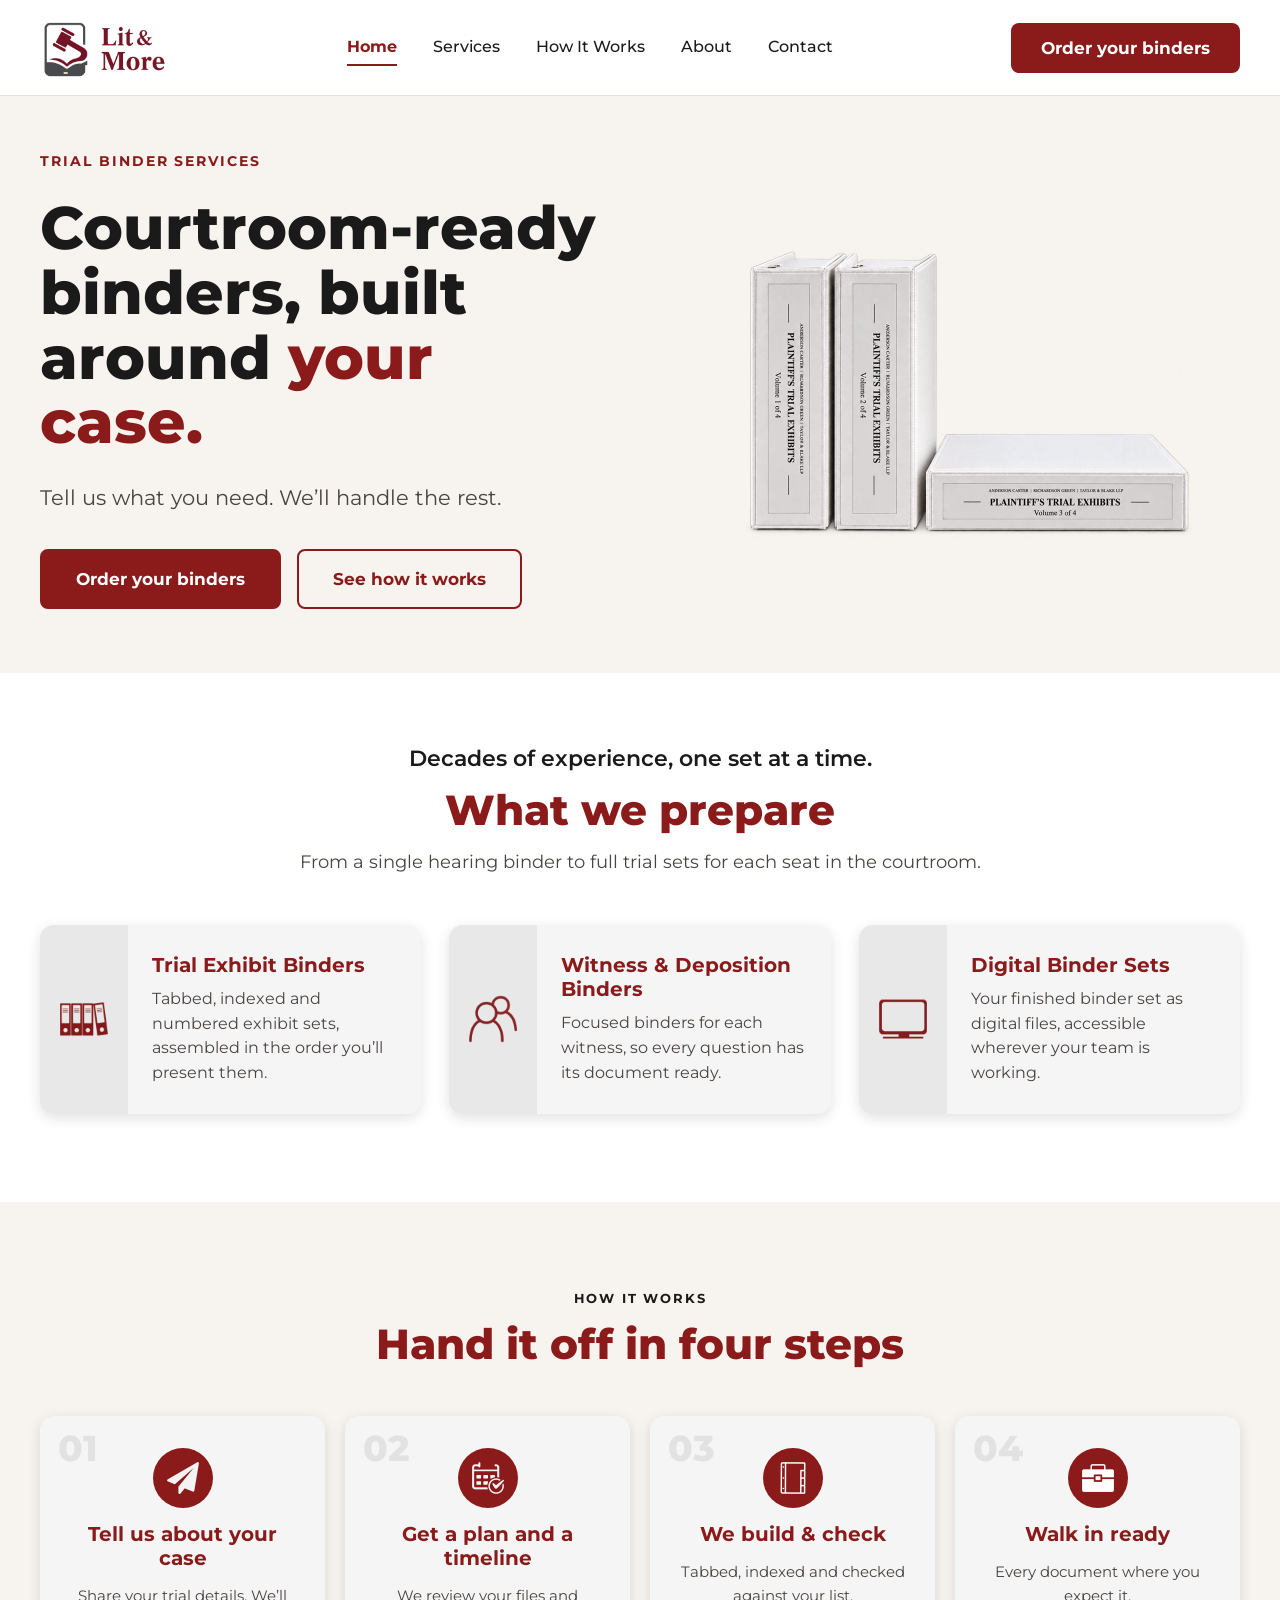
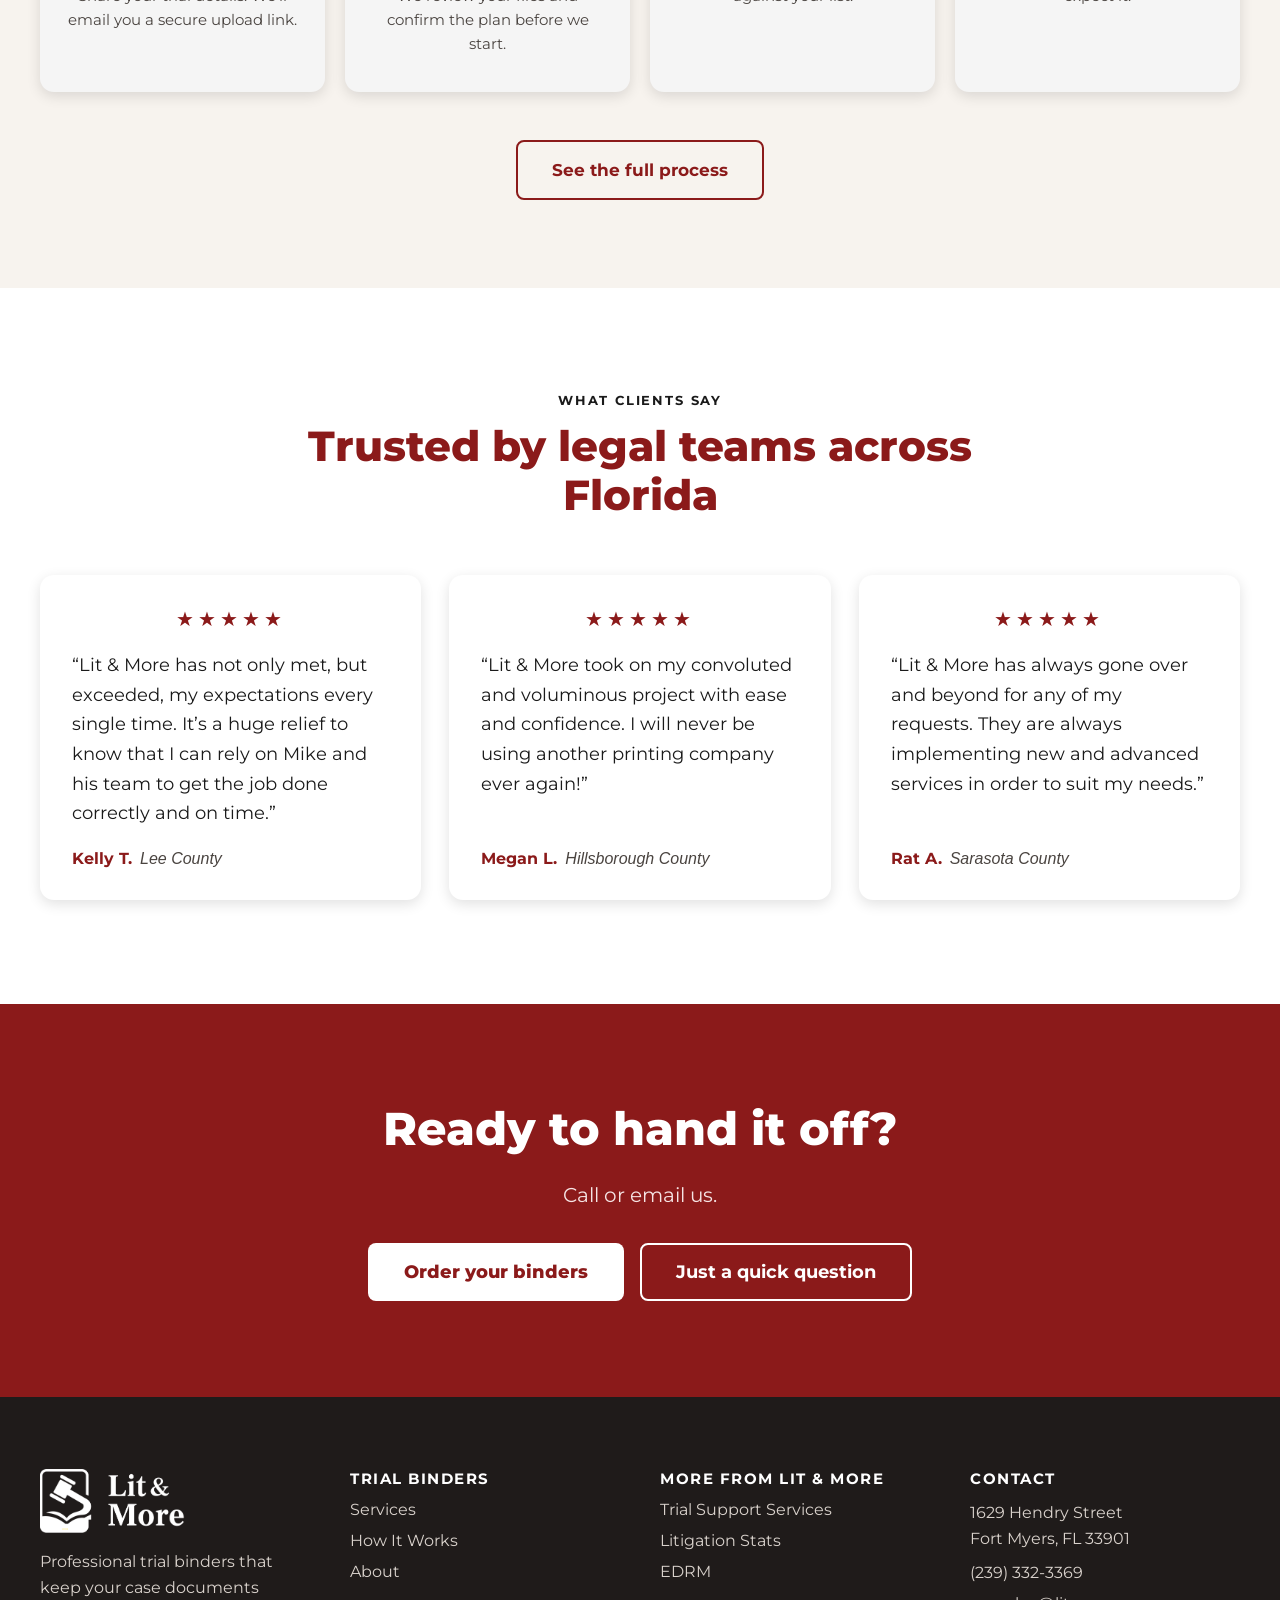
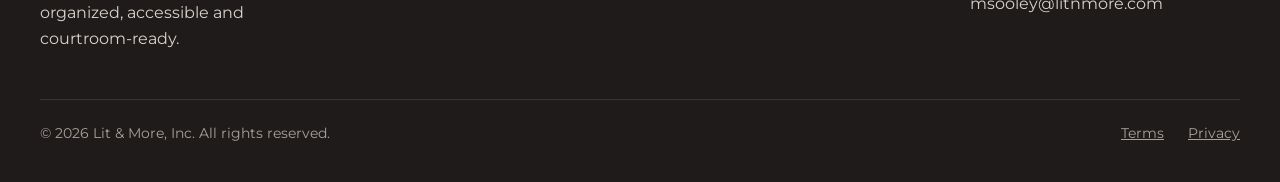
==== commit c69c5363: "Switch to an emailed secure upload link and new button wording Replace "Send your files" with "Order" ====
--- a/site/index.html
+++ b/site/index.html
@@ -3,7 +3,7 @@
 <head>
 <meta charset="utf-8">
 <meta name="viewport" content="width=device-width, initial-scale=1">
-<meta name="description" content="Lit &amp; More builds trial exhibit binders, witness binders and digital binder sets to your specifications. Send your files. We’ll handle the rest.">
+<meta name="description" content="Lit &amp; More builds trial exhibit binders, witness binders and digital binder sets to your specifications. Tell us what you need. We’ll handle the rest.">
 <title>Home | Trial Binders | Lit &amp; More</title>
 <link rel="preconnect" href="https://fonts.googleapis.com">
 <link href="https://fonts.googleapis.com/css2?family=Montserrat:wght@400;500;600;700;800&amp;family=Libre+Baskerville:wght@700&amp;display=swap" rel="stylesheet">
@@ -88,7 +88,7 @@
 <noscript><img height="1" width="1" style="display:none;" alt="" src="https://px.ads.linkedin.com/collect/?pid=10968929&amp;fmt=gif"></noscript>
 <div class="page" style="width: 100%; min-height: 100vh; display: flex; flex-direction: column; background: #FFFFFF; font-family: Montserrat, sans-serif; color: #1A1A1A">
 <div id="site-header"></div>
-<section style="background: #F7F3EE; padding: 56px 40px 64px; display: grid; grid-template-columns: repeat(2, minmax(0, 1fr)); gap: 64px; align-items: center"><div style="display: flex; flex-direction: column; gap: 26px"><div style="font-size: 14px; font-weight: 700; letter-spacing: 0.14em; text-transform: uppercase; color: #8B1A1A">Trial Binder Services</div><h1 style="margin: 0; font-size: 60px; line-height: 1.08; font-weight: 800; color: #1A1A1A">Courtroom-ready binders, built around <span style="color: #8B1A1A">your case.</span></h1><p style="margin: 0; font-size: 21px; line-height: 1.6; color: #4A4440">Send your files. We’ll handle the rest.</p><div style="display: flex; gap: 16px; margin-top: 8px"><a href="/contact" style="text-decoration: none; font-weight: 700; font-size: 17px; padding: 18px 34px; border-radius: 8px; background: #8B1A1A; color: #FFFFFF; border: 2px solid #8B1A1A">Send your files</a><a href="/how-it-works" style="text-decoration: none; font-weight: 700; font-size: 17px; padding: 18px 34px; border-radius: 8px; background: transparent; color: #8B1A1A; border: 2px solid #8B1A1A">See how it works</a></div></div><div style="display: flex; align-items: center; justify-content: center"><img src="images/hero-binders.jpg" alt="Three white trial exhibit binders labeled Plaintiff’s Trial Exhibits" width="1200" height="900" style="display: block; width: 100%; max-width: 500px; height: auto"></div></section><section style="padding: 72px 40px 88px; display: flex; flex-direction: column; align-items: center; gap: 48px"><div style="display: flex; flex-direction: column; align-items: center; gap: 14px; text-align: center; max-width: 820px"><p style="margin: 0; font-size: 22px; font-weight: 600; color: #1A1A1A">Decades of experience, one set at a time.</p><h2 style="margin: 0; font-size: 42px; line-height: 1.15; font-weight: 800; color: #8B1A1A">What we prepare</h2><p style="margin: 0; font-size: 18px; line-height: 1.6; color: #4A4440">From a single hearing binder to full trial sets for each seat in the courtroom.</p></div><div style="display: grid; grid-template-columns: repeat(3, minmax(0, 1fr)); gap: 28px; width: 100%"><div style="background: #F5F5F5; border-radius: 14px; box-shadow: 0 4px 14px rgba(0,0,0,0.12); display: flex; overflow: hidden"><div style="width: 88px; flex-shrink: 0; background: #E8E8E8; display: flex; align-items: center; justify-content: center"><img src="images/icon-trial-binders.png" alt="Trial exhibit binders icon" width="48" height="48" style="display: block; width: 48px; height: 48px"></div><div style="padding: 28px 24px; display: flex; flex-direction: column; gap: 10px; justify-content: center"><h3 style="margin: 0; font-size: 20px; font-weight: 700; color: #8B1A1A">Trial Exhibit Binders</h3><p style="margin: 0; font-size: 16px; line-height: 1.55; color: #4A4440">Tabbed, indexed and numbered exhibit sets, assembled in the order you’ll present them.</p></div></div><div style="background: #F5F5F5; border-radius: 14px; box-shadow: 0 4px 14px rgba(0,0,0,0.12); display: flex; overflow: hidden"><div style="width: 88px; flex-shrink: 0; background: #E8E8E8; display: flex; align-items: center; justify-content: center"><img src="images/icon-witness.png" alt="Witness binders icon" width="48" height="48" style="display: block; width: 48px; height: 48px"></div><div style="padding: 28px 24px; display: flex; flex-direction: column; gap: 10px; justify-content: center"><h3 style="margin: 0; font-size: 20px; font-weight: 700; color: #8B1A1A">Witness &amp; Deposition Binders</h3><p style="margin: 0; font-size: 16px; line-height: 1.55; color: #4A4440">Focused binders for each witness, so every question has its document ready.</p></div></div><div style="background: #F5F5F5; border-radius: 14px; box-shadow: 0 4px 14px rgba(0,0,0,0.12); display: flex; overflow: hidden"><div style="width: 88px; flex-shrink: 0; background: #E8E8E8; display: flex; align-items: center; justify-content: center"><img src="images/icon-digital.png" alt="Digital binder sets icon" width="48" height="48" style="display: block; width: 48px; height: 48px"></div><div style="padding: 28px 24px; display: flex; flex-direction: column; gap: 10px; justify-content: center"><h3 style="margin: 0; font-size: 20px; font-weight: 700; color: #8B1A1A">Digital Binder Sets</h3><p style="margin: 0; font-size: 16px; line-height: 1.55; color: #4A4440">Your finished binder set as digital files, accessible wherever your team is working.</p></div></div></div></section><section style="background: #F7F3EE; padding: 88px 40px; display: flex; flex-direction: column; align-items: center; gap: 48px"><div style="display: flex; flex-direction: column; align-items: center; gap: 14px; text-align: center; max-width: 820px"><div style="font-size: 13px; font-weight: 700; letter-spacing: 0.14em; text-transform: uppercase; color: #1A1A1A">How it works</div><h2 style="margin: 0; font-size: 42px; line-height: 1.15; font-weight: 800; color: #8B1A1A">Hand it off in four steps</h2></div><div style="display: grid; grid-template-columns: repeat(4, minmax(0, 1fr)); gap: 20px; width: 100%"><div style="background: #F5F5F5; border-radius: 14px; box-shadow: 0 4px 14px rgba(0,0,0,0.12); position: relative; padding: 32px 24px 36px; display: flex; flex-direction: column; align-items: center; gap: 14px; text-align: center"><div style="position: absolute; top: 14px; left: 18px; font-size: 36px; font-weight: 800; color: #E2E2E2; line-height: 1">01</div><div style="width: 60px; height: 60px; border-radius: 50%; background: #8B1A1A; display: flex; align-items: center; justify-content: center"><img src="images/icon-step-send.png" alt="Send your files icon" width="32" height="32" style="display: block; width: 32px; height: 32px"></div><h3 style="margin: 0; font-size: 20px; font-weight: 700; color: #8B1A1A">Send your files</h3><p style="margin: 0; font-size: 15px; line-height: 1.6; color: #4A4440">Your exhibit list, documents and court rules.</p></div><div style="background: #F5F5F5; border-radius: 14px; box-shadow: 0 4px 14px rgba(0,0,0,0.12); position: relative; padding: 32px 24px 36px; display: flex; flex-direction: column; align-items: center; gap: 14px; text-align: center"><div style="position: absolute; top: 14px; left: 18px; font-size: 36px; font-weight: 800; color: #E2E2E2; line-height: 1">02</div><div style="width: 60px; height: 60px; border-radius: 50%; background: #8B1A1A; display: flex; align-items: center; justify-content: center"><img src="images/icon-step-plan.png" alt="Plan and timeline icon" width="32" height="32" style="display: block; width: 32px; height: 32px"></div><h3 style="margin: 0; font-size: 20px; font-weight: 700; color: #8B1A1A">Get a plan and a timeline</h3><p style="margin: 0; font-size: 15px; line-height: 1.6; color: #4A4440">We review your files and confirm the plan before we start.</p></div><div style="background: #F5F5F5; border-radius: 14px; box-shadow: 0 4px 14px rgba(0,0,0,0.12); position: relative; padding: 32px 24px 36px; display: flex; flex-direction: column; align-items: center; gap: 14px; text-align: center"><div style="position: absolute; top: 14px; left: 18px; font-size: 36px; font-weight: 800; color: #E2E2E2; line-height: 1">03</div><div style="width: 60px; height: 60px; border-radius: 50%; background: #8B1A1A; display: flex; align-items: center; justify-content: center"><img src="images/icon-step-build.png" alt="Build and check icon" width="32" height="32" style="display: block; width: 32px; height: 32px"></div><h3 style="margin: 0; font-size: 20px; font-weight: 700; color: #8B1A1A">We build &amp; check</h3><p style="margin: 0; font-size: 15px; line-height: 1.6; color: #4A4440">Tabbed, indexed and checked against your list.</p></div><div style="background: #F5F5F5; border-radius: 14px; box-shadow: 0 4px 14px rgba(0,0,0,0.12); position: relative; padding: 32px 24px 36px; display: flex; flex-direction: column; align-items: center; gap: 14px; text-align: center"><div style="position: absolute; top: 14px; left: 18px; font-size: 36px; font-weight: 800; color: #E2E2E2; line-height: 1">04</div><div style="width: 60px; height: 60px; border-radius: 50%; background: #8B1A1A; display: flex; align-items: center; justify-content: center"><img src="images/icon-step-ready.png" alt="Walk in ready icon" width="32" height="32" style="display: block; width: 32px; height: 32px"></div><h3 style="margin: 0; font-size: 20px; font-weight: 700; color: #8B1A1A">Walk in ready</h3><p style="margin: 0; font-size: 15px; line-height: 1.6; color: #4A4440">Every document where you expect it.</p></div></div><a href="/how-it-works" style="text-decoration: none; font-weight: 700; font-size: 17px; padding: 18px 34px; border-radius: 8px; background: transparent; color: #8B1A1A; border: 2px solid #8B1A1A">See the full process</a></section><section style="background: #FFFFFF; padding: 104px 40px; display: flex; flex-direction: column; align-items: center; gap: 56px"><div style="display: flex; flex-direction: column; align-items: center; gap: 14px; text-align: center; max-width: 820px"><div style="font-size: 13px; font-weight: 700; letter-spacing: 0.14em; text-transform: uppercase; color: #1A1A1A">What clients say</div><h2 style="margin: 0; font-size: 42px; line-height: 1.15; font-weight: 800; color: #8B1A1A">Trusted by legal teams across Florida</h2></div><div style="display: grid; grid-template-columns: repeat(3, minmax(0, 1fr)); gap: 28px; width: 100%"><figure style="margin: 0; background: #FFFFFF; border-radius: 14px; box-shadow: 0 4px 14px rgba(0,0,0,0.12); padding: 32px; display: flex; flex-direction: column; gap: 20px"><div style="text-align: center; font-size: 20px; letter-spacing: 4px; color: #8B1A1A" role="img" aria-label="5 out of 5 stars">★★★★★</div><blockquote style="margin: 0; font-size: 18px; line-height: 1.65; color: #1A1A1A">“Lit &amp; More has not only met, but exceeded, my expectations every single time. It’s a huge relief to know that I can rely on Mike and his team to get the job done correctly and on time.”</blockquote><figcaption style="margin-top: auto; font-size: 16px; color: #4A4440"><span style="font-weight: 700; color: #8B1A1A">Kelly T.</span>&nbsp;&nbsp;<em>Lee County</em></figcaption></figure><figure style="margin: 0; background: #FFFFFF; border-radius: 14px; box-shadow: 0 4px 14px rgba(0,0,0,0.12); padding: 32px; display: flex; flex-direction: column; gap: 20px"><div style="text-align: center; font-size: 20px; letter-spacing: 4px; color: #8B1A1A" role="img" aria-label="5 out of 5 stars">★★★★★</div><blockquote style="margin: 0; font-size: 18px; line-height: 1.65; color: #1A1A1A">“Lit &amp; More took on my convoluted and voluminous project with ease and confidence. I will never be using another printing company ever again!”</blockquote><figcaption style="margin-top: auto; font-size: 16px; color: #4A4440"><span style="font-weight: 700; color: #8B1A1A">Megan L.</span>&nbsp;&nbsp;<em>Hillsborough County</em></figcaption></figure><figure style="margin: 0; background: #FFFFFF; border-radius: 14px; box-shadow: 0 4px 14px rgba(0,0,0,0.12); padding: 32px; display: flex; flex-direction: column; gap: 20px"><div style="text-align: center; font-size: 20px; letter-spacing: 4px; color: #8B1A1A" role="img" aria-label="5 out of 5 stars">★★★★★</div><blockquote style="margin: 0; font-size: 18px; line-height: 1.65; color: #1A1A1A">“Lit &amp; More has always gone over and beyond for any of my requests. They are always implementing new and advanced services in order to suit my needs.”</blockquote><figcaption style="margin-top: auto; font-size: 16px; color: #4A4440"><span style="font-weight: 700; color: #8B1A1A">Rat A.</span>&nbsp;&nbsp;<em>Sarasota County</em></figcaption></figure></div></section><section style="background: #8B1A1A; padding: 96px 40px; display: flex; flex-direction: column; align-items: center; gap: 22px; text-align: center"><h2 style="margin: 0; font-size: 46px; font-weight: 800; color: #FFFFFF">Ready to hand it off?</h2><p style="margin: 0; font-size: 20px; line-height: 1.6; color: #F6E4E4; max-width: 720px">Call or email us.</p><div style="display: flex; gap: 16px; margin-top: 10px"><a href="/contact" style="text-decoration: none; background: #FFFFFF; color: #8B1A1A; font-weight: 800; font-size: 18px; padding: 18px 36px; border-radius: 8px">Send your files</a><a href="/contact" style="text-decoration: none; background: transparent; color: #FFFFFF; font-weight: 700; font-size: 18px; padding: 16px 34px; border-radius: 8px; border: 2px solid #FFFFFF">Just a quick question</a></div></section>
+<section style="background: #F7F3EE; padding: 56px 40px 64px; display: grid; grid-template-columns: repeat(2, minmax(0, 1fr)); gap: 64px; align-items: center"><div style="display: flex; flex-direction: column; gap: 26px"><div style="font-size: 14px; font-weight: 700; letter-spacing: 0.14em; text-transform: uppercase; color: #8B1A1A">Trial Binder Services</div><h1 style="margin: 0; font-size: 60px; line-height: 1.08; font-weight: 800; color: #1A1A1A">Courtroom-ready binders, built around <span style="color: #8B1A1A">your case.</span></h1><p style="margin: 0; font-size: 21px; line-height: 1.6; color: #4A4440">Tell us what you need. We’ll handle the rest.</p><div style="display: flex; gap: 16px; margin-top: 8px"><a href="/contact" style="text-decoration: none; font-weight: 700; font-size: 17px; padding: 18px 34px; border-radius: 8px; background: #8B1A1A; color: #FFFFFF; border: 2px solid #8B1A1A">Order your binders</a><a href="/how-it-works" style="text-decoration: none; font-weight: 700; font-size: 17px; padding: 18px 34px; border-radius: 8px; background: transparent; color: #8B1A1A; border: 2px solid #8B1A1A">See how it works</a></div></div><div style="display: flex; align-items: center; justify-content: center"><img src="images/hero-binders.jpg" alt="Three white trial exhibit binders labeled Plaintiff’s Trial Exhibits" width="1200" height="900" style="display: block; width: 100%; max-width: 500px; height: auto"></div></section><section style="padding: 72px 40px 88px; display: flex; flex-direction: column; align-items: center; gap: 48px"><div style="display: flex; flex-direction: column; align-items: center; gap: 14px; text-align: center; max-width: 820px"><p style="margin: 0; font-size: 22px; font-weight: 600; color: #1A1A1A">Decades of experience, one set at a time.</p><h2 style="margin: 0; font-size: 42px; line-height: 1.15; font-weight: 800; color: #8B1A1A">What we prepare</h2><p style="margin: 0; font-size: 18px; line-height: 1.6; color: #4A4440">From a single hearing binder to full trial sets for each seat in the courtroom.</p></div><div style="display: grid; grid-template-columns: repeat(3, minmax(0, 1fr)); gap: 28px; width: 100%"><div style="background: #F5F5F5; border-radius: 14px; box-shadow: 0 4px 14px rgba(0,0,0,0.12); display: flex; overflow: hidden"><div style="width: 88px; flex-shrink: 0; background: #E8E8E8; display: flex; align-items: center; justify-content: center"><img src="images/icon-trial-binders.png" alt="Trial exhibit binders icon" width="48" height="48" style="display: block; width: 48px; height: 48px"></div><div style="padding: 28px 24px; display: flex; flex-direction: column; gap: 10px; justify-content: center"><h3 style="margin: 0; font-size: 20px; font-weight: 700; color: #8B1A1A">Trial Exhibit Binders</h3><p style="margin: 0; font-size: 16px; line-height: 1.55; color: #4A4440">Tabbed, indexed and numbered exhibit sets, assembled in the order you’ll present them.</p></div></div><div style="background: #F5F5F5; border-radius: 14px; box-shadow: 0 4px 14px rgba(0,0,0,0.12); display: flex; overflow: hidden"><div style="width: 88px; flex-shrink: 0; background: #E8E8E8; display: flex; align-items: center; justify-content: center"><img src="images/icon-witness.png" alt="Witness binders icon" width="48" height="48" style="display: block; width: 48px; height: 48px"></div><div style="padding: 28px 24px; display: flex; flex-direction: column; gap: 10px; justify-content: center"><h3 style="margin: 0; font-size: 20px; font-weight: 700; color: #8B1A1A">Witness &amp; Deposition Binders</h3><p style="margin: 0; font-size: 16px; line-height: 1.55; color: #4A4440">Focused binders for each witness, so every question has its document ready.</p></div></div><div style="background: #F5F5F5; border-radius: 14px; box-shadow: 0 4px 14px rgba(0,0,0,0.12); display: flex; overflow: hidden"><div style="width: 88px; flex-shrink: 0; background: #E8E8E8; display: flex; align-items: center; justify-content: center"><img src="images/icon-digital.png" alt="Digital binder sets icon" width="48" height="48" style="display: block; width: 48px; height: 48px"></div><div style="padding: 28px 24px; display: flex; flex-direction: column; gap: 10px; justify-content: center"><h3 style="margin: 0; font-size: 20px; font-weight: 700; color: #8B1A1A">Digital Binder Sets</h3><p style="margin: 0; font-size: 16px; line-height: 1.55; color: #4A4440">Your finished binder set as digital files, accessible wherever your team is working.</p></div></div></div></section><section style="background: #F7F3EE; padding: 88px 40px; display: flex; flex-direction: column; align-items: center; gap: 48px"><div style="display: flex; flex-direction: column; align-items: center; gap: 14px; text-align: center; max-width: 820px"><div style="font-size: 13px; font-weight: 700; letter-spacing: 0.14em; text-transform: uppercase; color: #1A1A1A">How it works</div><h2 style="margin: 0; font-size: 42px; line-height: 1.15; font-weight: 800; color: #8B1A1A">Hand it off in four steps</h2></div><div style="display: grid; grid-template-columns: repeat(4, minmax(0, 1fr)); gap: 20px; width: 100%"><div style="background: #F5F5F5; border-radius: 14px; box-shadow: 0 4px 14px rgba(0,0,0,0.12); position: relative; padding: 32px 24px 36px; display: flex; flex-direction: column; align-items: center; gap: 14px; text-align: center"><div style="position: absolute; top: 14px; left: 18px; font-size: 36px; font-weight: 800; color: #E2E2E2; line-height: 1">01</div><div style="width: 60px; height: 60px; border-radius: 50%; background: #8B1A1A; display: flex; align-items: center; justify-content: center"><img src="images/icon-step-send.png" alt="Tell us about your case icon" width="32" height="32" style="display: block; width: 32px; height: 32px"></div><h3 style="margin: 0; font-size: 20px; font-weight: 700; color: #8B1A1A">Tell us about your case</h3><p style="margin: 0; font-size: 15px; line-height: 1.6; color: #4A4440">Share your trial details. We’ll email you a secure upload link.</p></div><div style="background: #F5F5F5; border-radius: 14px; box-shadow: 0 4px 14px rgba(0,0,0,0.12); position: relative; padding: 32px 24px 36px; display: flex; flex-direction: column; align-items: center; gap: 14px; text-align: center"><div style="position: absolute; top: 14px; left: 18px; font-size: 36px; font-weight: 800; color: #E2E2E2; line-height: 1">02</div><div style="width: 60px; height: 60px; border-radius: 50%; background: #8B1A1A; display: flex; align-items: center; justify-content: center"><img src="images/icon-step-plan.png" alt="Plan and timeline icon" width="32" height="32" style="display: block; width: 32px; height: 32px"></div><h3 style="margin: 0; font-size: 20px; font-weight: 700; color: #8B1A1A">Get a plan and a timeline</h3><p style="margin: 0; font-size: 15px; line-height: 1.6; color: #4A4440">We review your files and confirm the plan before we start.</p></div><div style="background: #F5F5F5; border-radius: 14px; box-shadow: 0 4px 14px rgba(0,0,0,0.12); position: relative; padding: 32px 24px 36px; display: flex; flex-direction: column; align-items: center; gap: 14px; text-align: center"><div style="position: absolute; top: 14px; left: 18px; font-size: 36px; font-weight: 800; color: #E2E2E2; line-height: 1">03</div><div style="width: 60px; height: 60px; border-radius: 50%; background: #8B1A1A; display: flex; align-items: center; justify-content: center"><img src="images/icon-step-build.png" alt="Build and check icon" width="32" height="32" style="display: block; width: 32px; height: 32px"></div><h3 style="margin: 0; font-size: 20px; font-weight: 700; color: #8B1A1A">We build &amp; check</h3><p style="margin: 0; font-size: 15px; line-height: 1.6; color: #4A4440">Tabbed, indexed and checked against your list.</p></div><div style="background: #F5F5F5; border-radius: 14px; box-shadow: 0 4px 14px rgba(0,0,0,0.12); position: relative; padding: 32px 24px 36px; display: flex; flex-direction: column; align-items: center; gap: 14px; text-align: center"><div style="position: absolute; top: 14px; left: 18px; font-size: 36px; font-weight: 800; color: #E2E2E2; line-height: 1">04</div><div style="width: 60px; height: 60px; border-radius: 50%; background: #8B1A1A; display: flex; align-items: center; justify-content: center"><img src="images/icon-step-ready.png" alt="Walk in ready icon" width="32" height="32" style="display: block; width: 32px; height: 32px"></div><h3 style="margin: 0; font-size: 20px; font-weight: 700; color: #8B1A1A">Walk in ready</h3><p style="margin: 0; font-size: 15px; line-height: 1.6; color: #4A4440">Every document where you expect it.</p></div></div><a href="/how-it-works" style="text-decoration: none; font-weight: 700; font-size: 17px; padding: 18px 34px; border-radius: 8px; background: transparent; color: #8B1A1A; border: 2px solid #8B1A1A">See the full process</a></section><section style="background: #FFFFFF; padding: 104px 40px; display: flex; flex-direction: column; align-items: center; gap: 56px"><div style="display: flex; flex-direction: column; align-items: center; gap: 14px; text-align: center; max-width: 820px"><div style="font-size: 13px; font-weight: 700; letter-spacing: 0.14em; text-transform: uppercase; color: #1A1A1A">What clients say</div><h2 style="margin: 0; font-size: 42px; line-height: 1.15; font-weight: 800; color: #8B1A1A">Trusted by legal teams across Florida</h2></div><div style="display: grid; grid-template-columns: repeat(3, minmax(0, 1fr)); gap: 28px; width: 100%"><figure style="margin: 0; background: #FFFFFF; border-radius: 14px; box-shadow: 0 4px 14px rgba(0,0,0,0.12); padding: 32px; display: flex; flex-direction: column; gap: 20px"><div style="text-align: center; font-size: 20px; letter-spacing: 4px; color: #8B1A1A" role="img" aria-label="5 out of 5 stars">★★★★★</div><blockquote style="margin: 0; font-size: 18px; line-height: 1.65; color: #1A1A1A">“Lit &amp; More has not only met, but exceeded, my expectations every single time. It’s a huge relief to know that I can rely on Mike and his team to get the job done correctly and on time.”</blockquote><figcaption style="margin-top: auto; font-size: 16px; color: #4A4440"><span style="font-weight: 700; color: #8B1A1A">Kelly T.</span>&nbsp;&nbsp;<em>Lee County</em></figcaption></figure><figure style="margin: 0; background: #FFFFFF; border-radius: 14px; box-shadow: 0 4px 14px rgba(0,0,0,0.12); padding: 32px; display: flex; flex-direction: column; gap: 20px"><div style="text-align: center; font-size: 20px; letter-spacing: 4px; color: #8B1A1A" role="img" aria-label="5 out of 5 stars">★★★★★</div><blockquote style="margin: 0; font-size: 18px; line-height: 1.65; color: #1A1A1A">“Lit &amp; More took on my convoluted and voluminous project with ease and confidence. I will never be using another printing company ever again!”</blockquote><figcaption style="margin-top: auto; font-size: 16px; color: #4A4440"><span style="font-weight: 700; color: #8B1A1A">Megan L.</span>&nbsp;&nbsp;<em>Hillsborough County</em></figcaption></figure><figure style="margin: 0; background: #FFFFFF; border-radius: 14px; box-shadow: 0 4px 14px rgba(0,0,0,0.12); padding: 32px; display: flex; flex-direction: column; gap: 20px"><div style="text-align: center; font-size: 20px; letter-spacing: 4px; color: #8B1A1A" role="img" aria-label="5 out of 5 stars">★★★★★</div><blockquote style="margin: 0; font-size: 18px; line-height: 1.65; color: #1A1A1A">“Lit &amp; More has always gone over and beyond for any of my requests. They are always implementing new and advanced services in order to suit my needs.”</blockquote><figcaption style="margin-top: auto; font-size: 16px; color: #4A4440"><span style="font-weight: 700; color: #8B1A1A">Rat A.</span>&nbsp;&nbsp;<em>Sarasota County</em></figcaption></figure></div></section><section style="background: #8B1A1A; padding: 96px 40px; display: flex; flex-direction: column; align-items: center; gap: 22px; text-align: center"><h2 style="margin: 0; font-size: 46px; font-weight: 800; color: #FFFFFF">Ready to hand it off?</h2><p style="margin: 0; font-size: 20px; line-height: 1.6; color: #F6E4E4; max-width: 720px">Call or email us.</p><div style="display: flex; gap: 16px; margin-top: 10px"><a href="/contact" style="text-decoration: none; background: #FFFFFF; color: #8B1A1A; font-weight: 800; font-size: 18px; padding: 18px 36px; border-radius: 8px">Order your binders</a><a href="/contact" style="text-decoration: none; background: transparent; color: #FFFFFF; font-weight: 700; font-size: 18px; padding: 16px 34px; border-radius: 8px; border: 2px solid #FFFFFF">Just a quick question</a></div></section>
 <div id="site-footer"></div>
 </div>
 </body>
